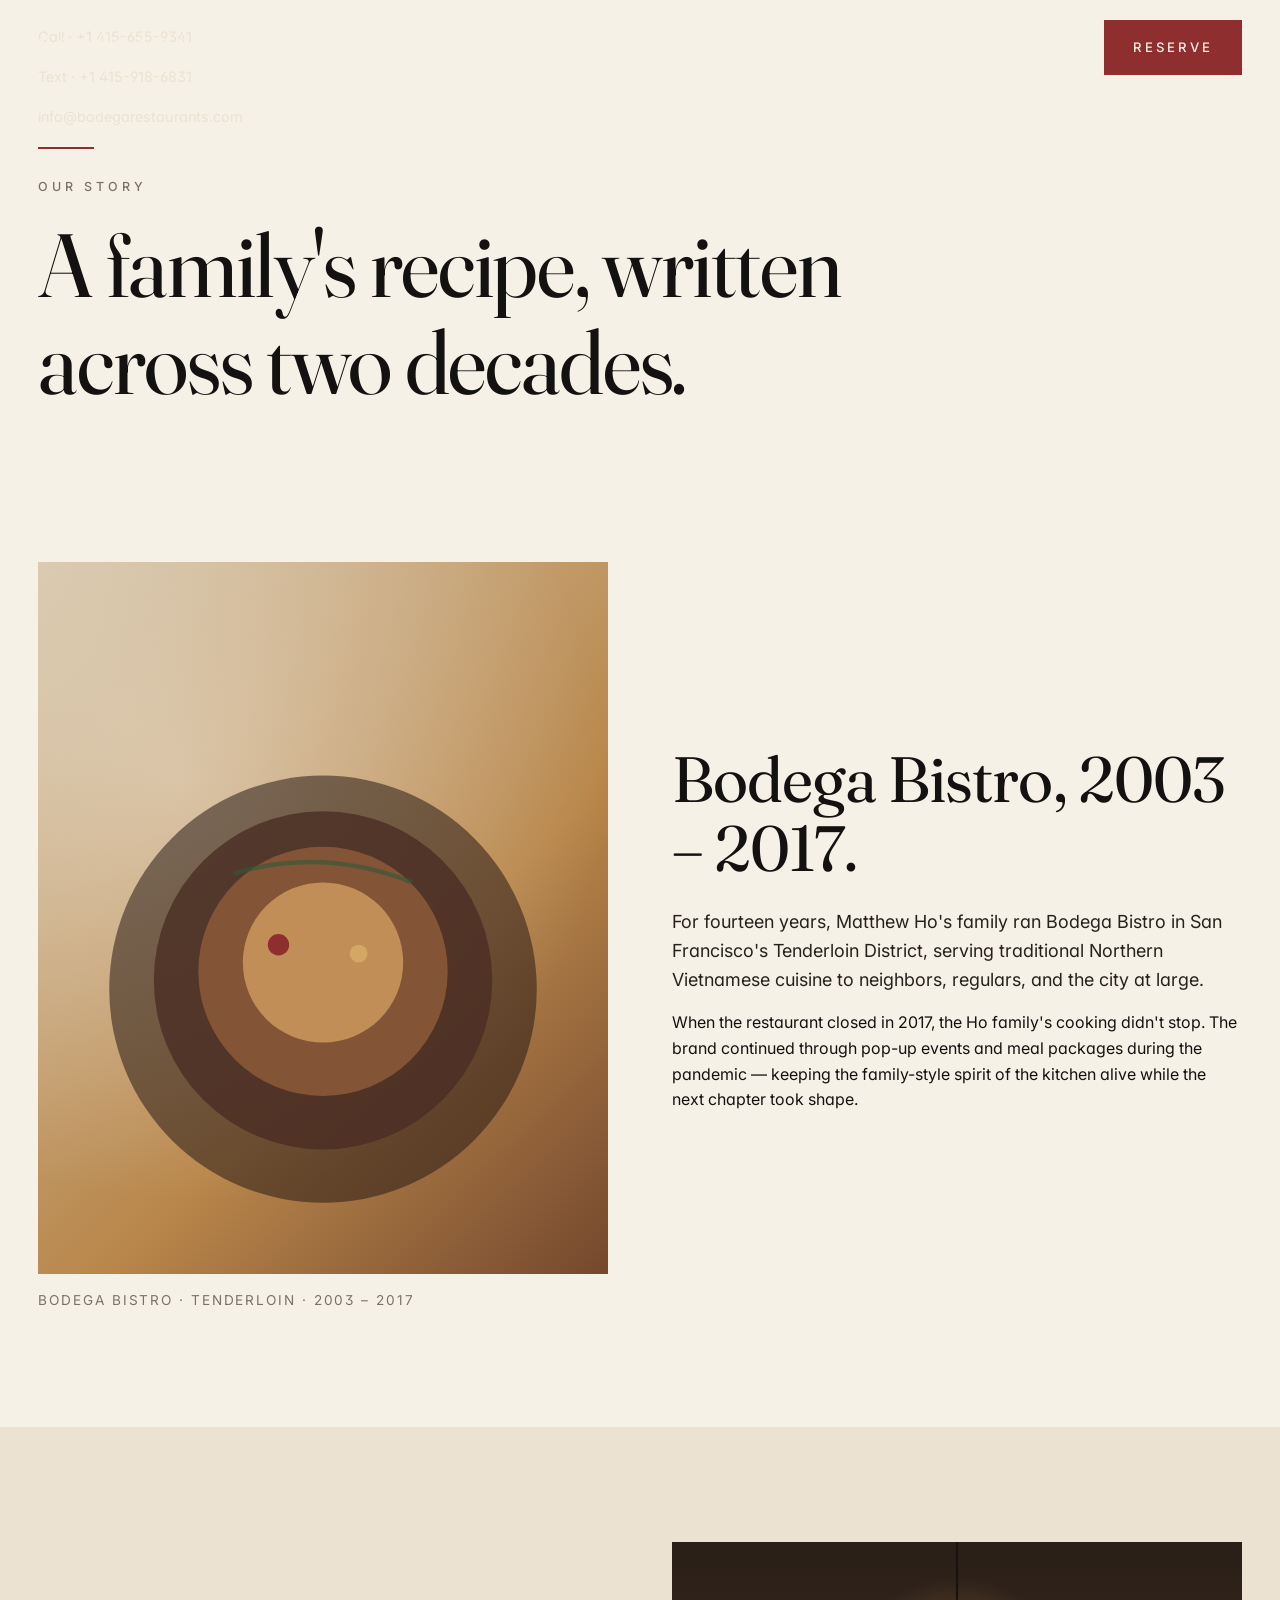
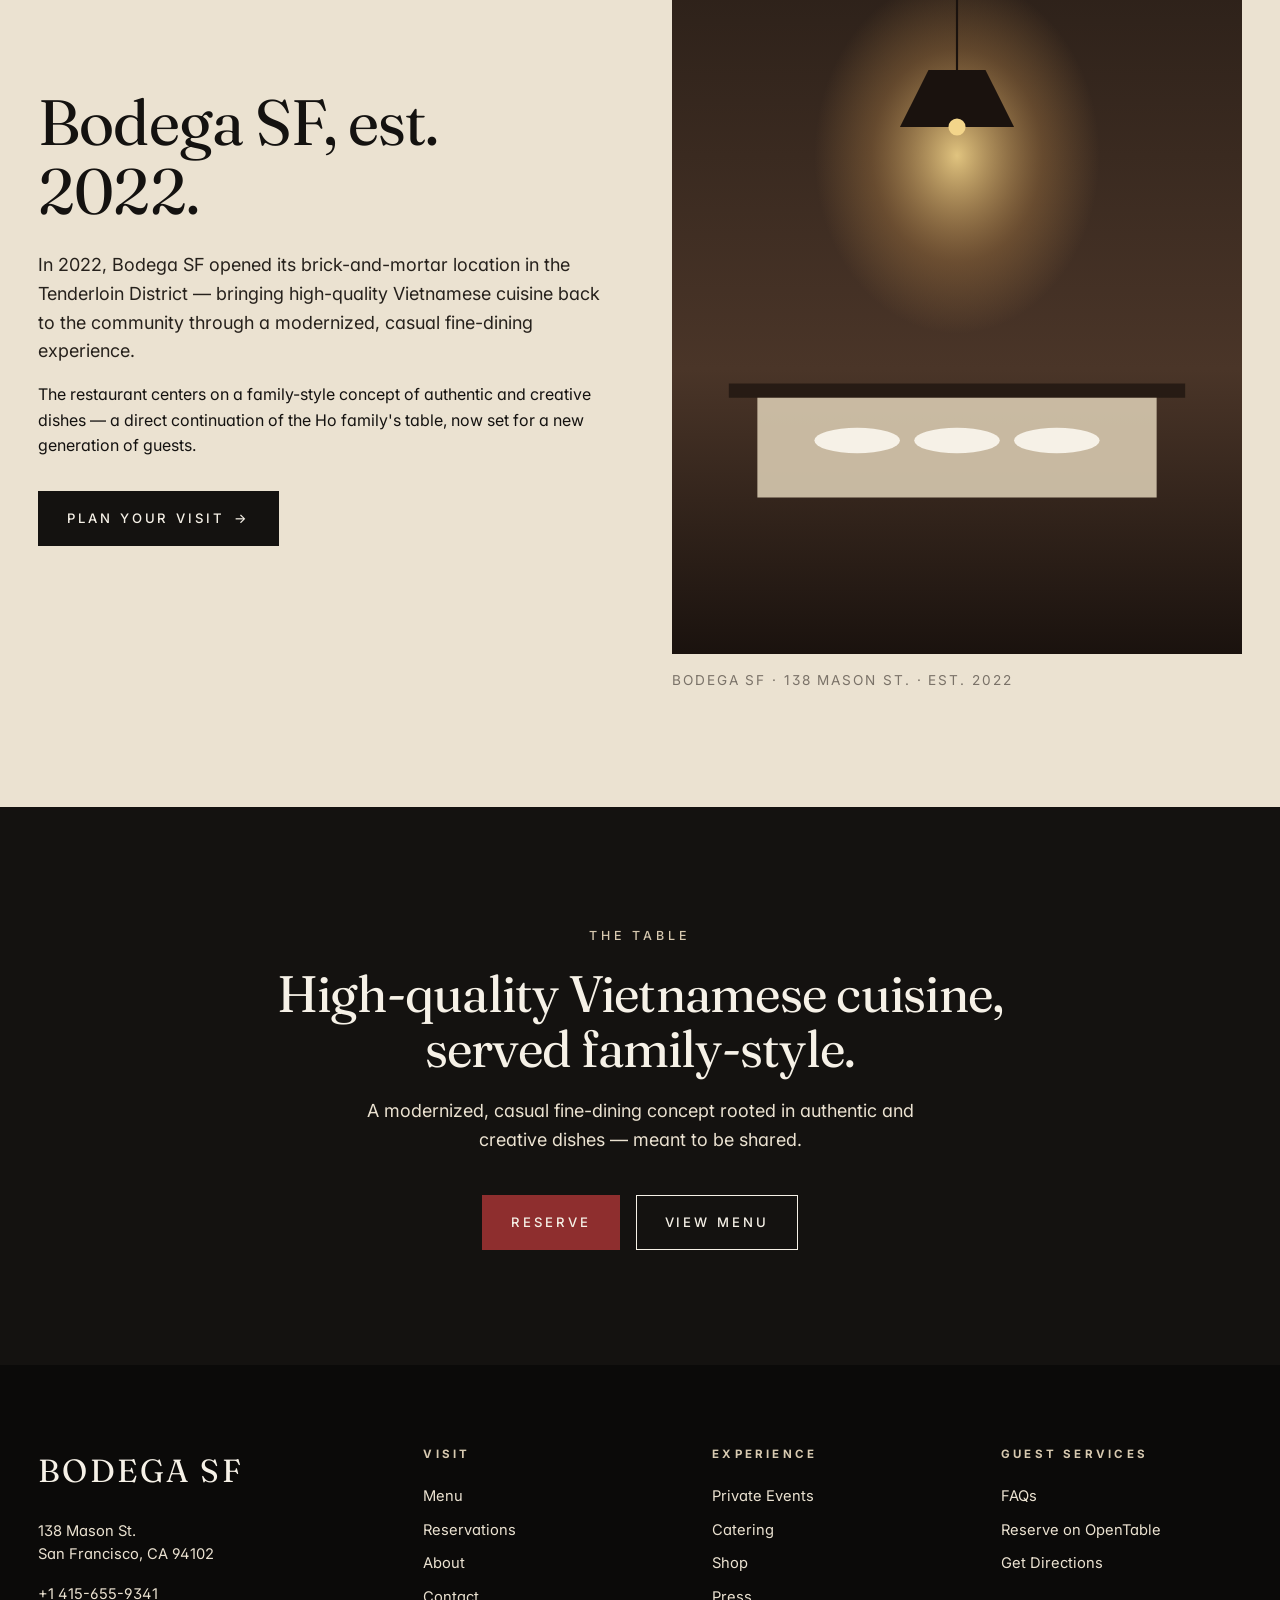
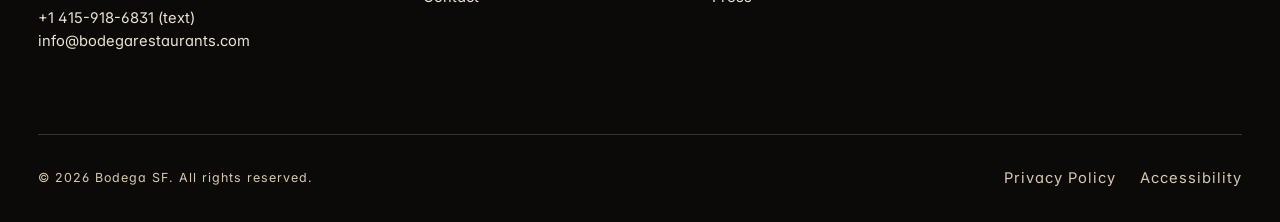
==== about.html @ 585b4e86 "Initial build: Bodega SF premium redesign Multi-page static site redesigning bodegarestaurants.com w" ====
<!doctype html>
<html lang="en">
<head>
  <meta charset="utf-8" />
  <meta name="viewport" content="width=device-width,initial-scale=1,viewport-fit=cover" />
  <title>About | Bodega SF</title>
  <meta name="description" content="Bodega SF is the modernized evolution of Matthew Ho's family's restaurant, Bodega Bistro (2003–2017). Established 2022 in the Tenderloin District of San Francisco." />
  <meta name="theme-color" content="#141210" />
  <link rel="preconnect" href="https://fonts.googleapis.com">
  <link rel="preconnect" href="https://fonts.gstatic.com" crossorigin>
  <link rel="stylesheet" href="https://fonts.googleapis.com/css2?family=Fraunces:ital,opsz,wght@0,9..144,300;0,9..144,400;0,9..144,500;0,9..144,600;1,9..144,400&family=Inter:wght@300;400;500;600&display=swap" />
  <link rel="stylesheet" href="css/styles.css" />
</head>
<body>

  <header class="nav scrolled" role="banner">
    <a href="index.html" class="brand">BODEGA SF</a>
    <nav aria-label="Primary"><ul class="primary">
      <li><a href="menu.html">Menu</a></li>
      <li><a href="about.html" aria-current="page">About</a></li>
      <li><a href="reservations.html">Reservations</a></li>
      <li><a href="private-events.html">Private Events</a></li>
      <li><a href="catering.html">Catering</a></li>
      <li><a href="faq.html">FAQ</a></li>
      <li><a href="shop.html">Shop</a></li>
    </ul></nav>
    <div class="cta-wrap">
      <a class="btn accent inline-reserve" href="https://www.opentable.com/r/bodega-sf-san-francisco" target="_blank" rel="noopener">Reserve</a>
      <button class="burger" aria-label="Open menu" aria-expanded="false"><span></span></button>
    </div>
  </header>

  <aside class="drawer" aria-hidden="true">
    <ul>
      <li><a href="menu.html">Menu</a></li>
      <li><a href="about.html">About</a></li>
      <li><a href="reservations.html">Reservations</a></li>
      <li><a href="private-events.html">Private Events</a></li>
      <li><a href="catering.html">Catering</a></li>
      <li><a href="faq.html">FAQ</a></li>
      <li><a href="shop.html">Shop</a></li>
      <li><a href="press.html">Press</a></li>
      <li><a href="contact.html">Contact</a></li>
    </ul>
    <div class="meta">
      <a href="tel:+14156559341">Call · +1 415-655-9341</a>
      <a href="sms:+14159186831">Text · +1 415-918-6831</a>
      <a href="mailto:info@bodegarestaurants.com">info@bodegarestaurants.com</a>
    </div>
  </aside>

  <section class="section" style="padding-top: calc(var(--sect) + 2rem); background: var(--paper);">
    <div class="container">
      <div class="reveal" style="max-width: 820px;">
        <div class="accent-rule"></div>
        <span class="eyebrow">Our Story</span>
        <h1 style="font-size: clamp(2.75rem, 7vw, 6rem);">A family's recipe, written across two decades.</h1>
      </div>
    </div>
  </section>

  <section class="section" style="padding-top: 0;">
    <div class="container split">
      <figure class="reveal" style="margin:0;">
        <div style="aspect-ratio: 4/5; background: var(--cream) url('images/warm-tile.svg') center/cover no-repeat;"></div>
        <figcaption class="muted" style="margin-top: 1rem; font-size: .85rem; letter-spacing: .14em; text-transform: uppercase;">Bodega Bistro · Tenderloin · 2003 – 2017</figcaption>
      </figure>
      <div class="reveal">
        <h2>Bodega Bistro, 2003 – 2017.</h2>
        <p class="lede">For fourteen years, Matthew Ho's family ran Bodega Bistro in San Francisco's Tenderloin District, serving traditional Northern Vietnamese cuisine to neighbors, regulars, and the city at large.</p>
        <p>When the restaurant closed in 2017, the Ho family's cooking didn't stop. The brand continued through pop-up events and meal packages during the pandemic — keeping the family-style spirit of the kitchen alive while the next chapter took shape.</p>
      </div>
    </div>
  </section>

  <section class="section" style="background: var(--cream); padding-top: 0; padding-bottom: 0;">
    <div class="container" style="padding-block: var(--sect);">
      <div class="split">
        <div class="reveal">
          <h2>Bodega SF, est. 2022.</h2>
          <p class="lede">In 2022, Bodega SF opened its brick-and-mortar location in the Tenderloin District — bringing high-quality Vietnamese cuisine back to the community through a modernized, casual fine-dining experience.</p>
          <p>The restaurant centers on a family-style concept of authentic and creative dishes — a direct continuation of the Ho family's table, now set for a new generation of guests.</p>
          <a class="btn" href="reservations.html" style="margin-top: 1rem;">Plan Your Visit <span class="arrow">→</span></a>
        </div>
        <figure class="reveal" style="margin:0;">
          <div style="aspect-ratio: 4/5; background: var(--sand) url('images/interior.svg') center/cover no-repeat;"></div>
          <figcaption class="muted" style="margin-top: 1rem; font-size: .85rem; letter-spacing: .14em; text-transform: uppercase;">Bodega SF · 138 Mason St. · Est. 2022</figcaption>
        </figure>
      </div>
    </div>
  </section>

  <section class="section" style="background: var(--ink); color: var(--paper); text-align: center;">
    <div class="container">
      <div class="reveal" style="max-width: 820px; margin-inline: auto;">
        <span class="eyebrow" style="color: var(--sand);">The Table</span>
        <h2 style="color: var(--paper); font-size: clamp(2rem, 4vw, 3.5rem);">High-quality Vietnamese cuisine, served family-style.</h2>
        <p class="lede" style="color: var(--cream); margin-inline: auto;">A modernized, casual fine-dining concept rooted in authentic and creative dishes — meant to be shared.</p>
        <div style="display:flex; gap: 1rem; justify-content: center; margin-top: 2.5rem; flex-wrap: wrap;">
          <a class="btn accent" href="https://www.opentable.com/r/bodega-sf-san-francisco" target="_blank" rel="noopener">Reserve</a>
          <a class="btn ghost light" href="menu.html">View Menu</a>
        </div>
      </div>
    </div>
  </section>

  <footer>
    <div class="container">
      <div class="footer-grid">
        <div>
          <div class="brandline">BODEGA SF</div>
          <p>138 Mason St.<br>San Francisco, CA 94102</p>
          <p><a href="tel:+14156559341">+1 415-655-9341</a><br>
             <a href="sms:+14159186831">+1 415-918-6831 (text)</a><br>
             <a href="mailto:info@bodegarestaurants.com">info@bodegarestaurants.com</a></p>
        </div>
        <div><h5>Visit</h5><ul>
          <li><a href="menu.html">Menu</a></li>
          <li><a href="reservations.html">Reservations</a></li>
          <li><a href="about.html">About</a></li>
          <li><a href="contact.html">Contact</a></li>
        </ul></div>
        <div><h5>Experience</h5><ul>
          <li><a href="private-events.html">Private Events</a></li>
          <li><a href="catering.html">Catering</a></li>
          <li><a href="shop.html">Shop</a></li>
          <li><a href="press.html">Press</a></li>
        </ul></div>
        <div><h5>Guest Services</h5><ul>
          <li><a href="faq.html">FAQs</a></li>
          <li><a href="https://www.opentable.com/r/bodega-sf-san-francisco" target="_blank" rel="noopener">Reserve on OpenTable</a></li>
          <li><a href="https://www.google.com/maps/dir/?api=1&destination=138+Mason+St,San+Francisco,CA+94102" target="_blank" rel="noopener">Get Directions</a></li>
        </ul></div>
      </div>
      <div class="footer-base">
        <span>© <span data-year>2026</span> Bodega SF. All rights reserved.</span>
        <span><a href="#">Privacy Policy</a><a href="#">Accessibility</a></span>
      </div>
    </div>
  </footer>

  <nav class="mobile-sticky" aria-label="Mobile actions">
    <a href="https://www.opentable.com/r/bodega-sf-san-francisco" target="_blank" rel="noopener">Reserve</a>
    <a href="menu.html">Menu</a>
  </nav>

  <script src="js/main.js" defer></script>
</body>
</html>
---- css/styles.css ----
/* =========================================================
   Bodega SF — Premium Redesign
   Palette: ink, paper, cream, burgundy accent, muted gold
   Typography: Fraunces (serif editorial) + Inter (sans)
   ========================================================= */

:root {
  --ink:        #141210;
  --ink-soft:   #26211c;
  --paper:      #F6F1E7;
  --cream:      #EBE2D1;
  --sand:       #D7C9B0;
  --accent:     #8E2E2E;
  --accent-dk:  #6E1E1E;
  --gold:       #B88C4A;
  --muted:      #7a7268;
  --line:       rgba(20, 18, 16, 0.14);
  --line-light: rgba(246, 241, 231, 0.18);

  --serif: "Fraunces", "Playfair Display", Georgia, serif;
  --sans:  "Inter", "Helvetica Neue", Arial, sans-serif;

  --max:   1360px;
  --gutter: clamp(1.25rem, 3vw, 2.5rem);
  --sect:   clamp(4.5rem, 9vw, 8rem);

  --ease:   cubic-bezier(.22,.61,.36,1);
}

/* ---------- Reset ---------- */
*,*::before,*::after { box-sizing: border-box; }
html { scroll-behavior: smooth; -webkit-text-size-adjust: 100%; }
body {
  margin: 0;
  font-family: var(--sans);
  font-size: 16px;
  line-height: 1.6;
  color: var(--ink);
  background: var(--paper);
  font-feature-settings: "ss01","cv11";
  -webkit-font-smoothing: antialiased;
}
img, svg, video { display: block; max-width: 100%; height: auto; }
a { color: inherit; text-decoration: none; }
button { font: inherit; cursor: pointer; border: 0; background: none; color: inherit; }
input, textarea, select {
  font: inherit; color: inherit; background: transparent;
  border: 1px solid var(--line); padding: .9rem 1rem; width: 100%;
  border-radius: 2px; transition: border-color .25s var(--ease);
}
input:focus, textarea:focus, select:focus {
  outline: 2px solid var(--accent); outline-offset: 2px; border-color: var(--accent);
}
::selection { background: var(--accent); color: var(--paper); }

/* ---------- Typography ---------- */
h1,h2,h3,h4 { font-family: var(--serif); font-weight: 400; color: var(--ink); margin: 0 0 .4em; letter-spacing: -0.015em; line-height: 1.08; }
h1 { font-size: clamp(2.75rem, 7vw, 6.5rem); }
h2 { font-size: clamp(2rem, 5vw, 4rem); }
h3 { font-size: clamp(1.4rem, 2.3vw, 2rem); }
h4 { font-size: 1.125rem; font-family: var(--sans); font-weight: 500; letter-spacing: .14em; text-transform: uppercase; }
p  { margin: 0 0 1rem; max-width: 62ch; }

.eyebrow {
  display: inline-block;
  font-family: var(--sans);
  font-size: .78rem;
  font-weight: 500;
  letter-spacing: .32em;
  text-transform: uppercase;
  color: var(--muted);
  margin-bottom: 1.25rem;
}
.eyebrow.accent { color: var(--accent); }

.lede { font-size: clamp(1.125rem, 1.4vw, 1.3rem); color: var(--ink-soft); max-width: 56ch; }

/* ---------- Layout ---------- */
.container { max-width: var(--max); margin: 0 auto; padding-inline: var(--gutter); }
.section   { padding-block: var(--sect); }
.rule      { height: 1px; background: var(--line); border: 0; margin: 0; }
.split     { display: grid; grid-template-columns: 1fr 1fr; gap: clamp(2rem,5vw,5rem); align-items: center; }
@media (max-width: 820px){ .split { grid-template-columns: 1fr; } }

/* ---------- Buttons ---------- */
.btn {
  display: inline-flex; align-items: center; gap: .6rem;
  padding: 1rem 1.75rem;
  font-family: var(--sans);
  font-size: .82rem;
  font-weight: 500;
  letter-spacing: .22em;
  text-transform: uppercase;
  background: var(--ink); color: var(--paper);
  border: 1px solid var(--ink);
  transition: all .35s var(--ease);
  position: relative; overflow: hidden;
}
.btn:hover { background: var(--accent); border-color: var(--accent); color: var(--paper); transform: translateY(-1px); }
.btn.ghost { background: transparent; color: var(--ink); }
.btn.ghost:hover { background: var(--ink); color: var(--paper); }
.btn.ghost.light { color: var(--paper); border-color: var(--paper); }
.btn.ghost.light:hover { background: var(--paper); color: var(--ink); }
.btn.accent { background: var(--accent); border-color: var(--accent); }
.btn.accent:hover { background: var(--accent-dk); border-color: var(--accent-dk); }
.btn .arrow { display:inline-block; transition: transform .3s var(--ease); }
.btn:hover .arrow { transform: translateX(4px); }

/* ---------- Nav ---------- */
.nav {
  position: fixed; inset: 0 0 auto 0; z-index: 50;
  display: flex; align-items: center; justify-content: space-between;
  padding: 1.25rem var(--gutter);
  transition: background .4s var(--ease), padding .4s var(--ease), color .4s var(--ease);
  color: var(--paper);
}
.nav.scrolled { background: rgba(246,241,231,.96); backdrop-filter: blur(12px); color: var(--ink); padding-block: .9rem; border-bottom: 1px solid var(--line); }
.nav .brand {
  font-family: var(--serif); font-size: 1.35rem; letter-spacing: .14em; text-transform: uppercase;
}
.nav ul { list-style: none; display: flex; gap: 2rem; margin: 0; padding: 0; }
.nav li a {
  font-size: .78rem; letter-spacing: .22em; text-transform: uppercase; position: relative;
  padding-block: .25rem;
}
.nav li a::after {
  content:""; position:absolute; left:0; right:0; bottom:-4px; height:1px; background: currentColor;
  transform: scaleX(0); transform-origin: left; transition: transform .35s var(--ease);
}
.nav li a:hover::after, .nav li a[aria-current="page"]::after { transform: scaleX(1); }
.nav .cta-wrap { display: flex; align-items: center; gap: 1rem; }
.nav .burger { display: none; width: 44px; height: 44px; align-items: center; justify-content: center; }
.nav .burger span { display:block; width: 22px; height: 1.5px; background: currentColor; position: relative; }
.nav .burger span::before, .nav .burger span::after {
  content:""; position:absolute; left:0; width:22px; height:1.5px; background: currentColor;
  transition: transform .3s var(--ease);
}
.nav .burger span::before { top:-6px; }
.nav .burger span::after  { top: 6px; }
body.menu-open .nav .burger span { background: transparent; }
body.menu-open .nav .burger span::before { transform: translateY(6px) rotate(45deg); }
body.menu-open .nav .burger span::after  { transform: translateY(-6px) rotate(-45deg); }

@media (max-width: 1024px) {
  .nav ul.primary { display: none; }
  .nav .burger { display: inline-flex; }
  .nav .cta-wrap .btn.inline-reserve { display: none; }
}

/* Mobile drawer */
.drawer {
  position: fixed; inset: 0; z-index: 45; background: var(--ink); color: var(--paper);
  transform: translateY(-100%); transition: transform .5s var(--ease);
  display: flex; flex-direction: column; justify-content: center; padding: 6rem var(--gutter) 3rem;
}
body.menu-open .drawer { transform: translateY(0); }
.drawer ul { list-style: none; padding: 0; margin: 0; display: grid; gap: 1.25rem; }
.drawer li a { font-family: var(--serif); font-size: clamp(2rem, 7vw, 3.5rem); letter-spacing: -.01em; }
.drawer .meta { margin-top: 2.5rem; display: grid; gap: .5rem; font-size: .9rem; color: var(--cream); }
.drawer .meta a { border-bottom: 1px solid var(--line-light); padding-block: .25rem; display:inline-block; }

/* Mobile sticky bottom CTA */
.mobile-sticky {
  display: none;
  position: fixed; left: 0; right: 0; bottom: 0; z-index: 40;
  background: var(--ink); color: var(--paper);
  grid-template-columns: 1fr 1fr; align-items: stretch;
  border-top: 1px solid var(--ink);
}
.mobile-sticky a {
  padding: 1rem; text-align: center; font-size: .78rem; letter-spacing: .22em; text-transform: uppercase;
}
.mobile-sticky a:first-child { background: var(--accent); }
@media (max-width: 720px){ .mobile-sticky { display: grid; } body { padding-bottom: 56px; } }

/* ---------- Hero ---------- */
.hero {
  position: relative; min-height: 100vh;
  display: flex; align-items: flex-end;
  color: var(--paper);
  overflow: hidden;
}
.hero .bg {
  position: absolute; inset: 0;
  background-image: linear-gradient(180deg, rgba(20,18,16,.25) 0%, rgba(20,18,16,.65) 70%, rgba(20,18,16,.85) 100%),
                    url('../images/hero.svg');
  background-size: cover; background-position: center; background-repeat: no-repeat;
  transform: scale(1.03);
  animation: slow-zoom 16s ease-out forwards;
}
@keyframes slow-zoom { from { transform: scale(1.08);} to { transform: scale(1.0);} }
.hero .content { position: relative; z-index: 2; padding-block: 10rem 5rem; width: 100%; }
.hero h1 {
  font-size: clamp(3rem, 10vw, 8.5rem);
  color: var(--paper);
  line-height: .95;
}
.hero h1 em { font-style: italic; color: var(--cream); }
.hero .meta {
  display: grid; grid-template-columns: repeat(3, auto);
  gap: 2.5rem 3rem; margin-top: 2.25rem; align-items: start;
  padding-top: 1.75rem; border-top: 1px solid var(--line-light);
  max-width: 1000px;
}
.hero .meta div { min-width: 0; }
.hero .meta .label { font-size: .72rem; letter-spacing: .28em; text-transform: uppercase; color: var(--sand); margin-bottom: .5rem;}
.hero .meta .value { font-family: var(--serif); font-size: clamp(1.05rem, 1.4vw, 1.35rem); line-height: 1.35; }
.hero .ctas { display: flex; flex-wrap: wrap; gap: 1rem; margin-top: 2.5rem; }
@media (max-width: 720px){
  .hero .meta { grid-template-columns: 1fr; gap: 1.25rem; }
}

/* Hero scroll hint */
.scroll-hint { position:absolute; right: var(--gutter); bottom: 2.5rem; writing-mode: vertical-rl; font-size:.7rem; letter-spacing:.3em; text-transform:uppercase; color: var(--sand); z-index:2;}
.scroll-hint::after { content:""; display:block; width: 1px; height: 60px; background: var(--sand); margin: .75rem auto 0; animation: scroll-line 2.2s var(--ease) infinite; }
@keyframes scroll-line { 0%{transform:scaleY(0); transform-origin:top;} 50%{transform:scaleY(1); transform-origin:top;} 51%{transform:scaleY(1); transform-origin:bottom;} 100%{transform:scaleY(0); transform-origin:bottom;} }

/* ---------- Quick Actions Bar ---------- */
.quick-bar {
  background: var(--ink); color: var(--paper);
  border-top: 1px solid var(--line-light);
}
.quick-bar .inner {
  display: grid; grid-template-columns: repeat(5, 1fr);
  max-width: var(--max); margin: 0 auto;
}
.quick-bar a {
  padding: 1.5rem 1rem; text-align: center;
  font-size: .78rem; letter-spacing: .22em; text-transform: uppercase;
  border-right: 1px solid var(--line-light);
  display: inline-flex; align-items: center; justify-content: center; gap: .6rem;
  transition: background .3s var(--ease), color .3s var(--ease);
}
.quick-bar a:last-child { border-right: 0; }
.quick-bar a:hover { background: var(--accent); }
.quick-bar svg { width: 16px; height: 16px; stroke: currentColor; }
@media (max-width: 820px){ .quick-bar .inner { grid-template-columns: repeat(2, 1fr); }
  .quick-bar a { border-bottom: 1px solid var(--line-light); }
  .quick-bar a:nth-child(odd) { border-right: 1px solid var(--line-light); }
}

/* ---------- Story / About ---------- */
.story { background: var(--paper); position: relative; }
.story .heading { font-size: clamp(2.5rem, 6vw, 5rem); max-width: 14ch; }
.story .caption { font-size: .82rem; letter-spacing: .22em; text-transform: uppercase; color: var(--muted); }
.story .frame {
  aspect-ratio: 4/5; background: var(--cream);
  background-image: url('../images/warm-tile.svg'); background-size: cover; background-position: center;
  position: relative;
}
.story .frame::after {
  content:""; position:absolute; inset: 1rem; border: 1px solid var(--paper); mix-blend-mode: overlay;
}
.timeline {
  display: grid; grid-template-columns: 1fr 1fr; gap: 2rem 3rem;
  margin-top: 3rem; padding-top: 2rem; border-top: 1px solid var(--line);
}
.timeline .year { font-family: var(--serif); font-size: 2.5rem; color: var(--accent); }
.timeline p { font-size: .95rem; color: var(--ink-soft); max-width: 32ch; }
@media (max-width: 640px){ .timeline { grid-template-columns: 1fr; } }

/* ---------- Menu Tabs ---------- */
.menu-section { background: var(--cream); color: var(--ink); }
.menu-head { display: flex; align-items: flex-end; justify-content: space-between; flex-wrap: wrap; gap: 2rem; margin-bottom: 3rem;}
.tabs { display: flex; flex-wrap: wrap; gap: .5rem; border-bottom: 1px solid var(--line); }
.tabs button {
  padding: 1rem 1.5rem; font-size: .78rem; letter-spacing: .22em; text-transform: uppercase;
  color: var(--muted); position: relative; transition: color .3s var(--ease);
}
.tabs button::after {
  content:""; position:absolute; left: 1.5rem; right: 1.5rem; bottom: -1px; height: 2px;
  background: var(--accent); transform: scaleX(0); transform-origin: left; transition: transform .35s var(--ease);
}
.tabs button[aria-selected="true"] { color: var(--ink); }
.tabs button[aria-selected="true"]::after { transform: scaleX(1); }
.tabs button:hover { color: var(--ink); }

.tab-panel { display: none; padding-top: 3rem; }
.tab-panel[aria-hidden="false"] { display: block; animation: fade-up .5s var(--ease); }
@keyframes fade-up { from { opacity: 0; transform: translateY(12px);} to { opacity: 1; transform: none;} }

.menu-note {
  padding: 2rem; background: var(--paper); border: 1px solid var(--line);
  text-align: center; max-width: 760px; margin: 0 auto 3rem;
}
.menu-note p { margin: 0 auto; }

/* Menu listing (sample structure, no items hardcoded) */
.menu-grid { display: grid; grid-template-columns: 1fr 1fr; gap: 3rem 5rem; }
@media (max-width: 820px){ .menu-grid { grid-template-columns: 1fr; } }
.menu-col h3 { border-bottom: 1px solid var(--line); padding-bottom: .5rem; margin-bottom: 1.5rem; }
.menu-source {
  margin-top: 3rem; padding: 2.5rem; border: 1px solid var(--line); background: var(--paper); text-align: center;
}
.menu-source p { margin: 0 auto 1.5rem; }

/* ---------- Experience strip ---------- */
.strip { background: var(--ink); color: var(--paper); overflow: hidden; }
.strip .marquee {
  display: flex; gap: 4rem; padding-block: 2.25rem; font-family: var(--serif);
  font-size: clamp(1.5rem, 2.8vw, 2.25rem); letter-spacing: .02em;
  white-space: nowrap; animation: marq 32s linear infinite;
}
.strip .marquee span { display:inline-flex; align-items:center; gap: 2rem; color: var(--cream); }
.strip .marquee span::after { content:"◆"; color: var(--accent); font-size: .9rem; }
@keyframes marq { from { transform: translateX(0);} to { transform: translateX(-50%);} }

/* ---------- Gallery / Imagery ---------- */
.gallery { display: grid; grid-template-columns: repeat(12, 1fr); gap: 1.25rem; }
.gallery .tile { position: relative; overflow: hidden; background: var(--cream);}
.gallery .tile img { width: 100%; height: 100%; object-fit: cover; transition: transform 1.2s var(--ease); }
.gallery .tile:hover img { transform: scale(1.04); }
.tile.g1 { grid-column: span 7; aspect-ratio: 4/3; }
.tile.g2 { grid-column: span 5; aspect-ratio: 4/3; }
.tile.g3 { grid-column: span 4; aspect-ratio: 1/1; }
.tile.g4 { grid-column: span 4; aspect-ratio: 1/1; }
.tile.g5 { grid-column: span 4; aspect-ratio: 1/1; }
@media (max-width: 820px){
  .tile.g1, .tile.g2 { grid-column: span 12; aspect-ratio: 4/3; }
  .tile.g3, .tile.g4, .tile.g5 { grid-column: span 12; }
}

/* ---------- Press ---------- */
.press-section { background: var(--paper); }
.press-grid { display: grid; grid-template-columns: repeat(3, 1fr); gap: 1.5rem; margin-top: 3rem;}
.press-card {
  border: 1px solid var(--line); padding: 2rem; background: var(--paper);
  transition: all .4s var(--ease);
  display: flex; flex-direction: column; min-height: 220px;
}
.press-card:hover { background: var(--ink); color: var(--paper); border-color: var(--ink); transform: translateY(-4px); }
.press-card .pub { font-size: .72rem; letter-spacing: .28em; text-transform: uppercase; color: var(--muted); }
.press-card:hover .pub { color: var(--sand); }
.press-card h3 { font-size: 1.3rem; margin-top: .75rem; }
.press-card .read { margin-top: auto; font-size: .78rem; letter-spacing: .22em; text-transform: uppercase; padding-top: 1.5rem; }
@media (max-width: 820px){ .press-grid { grid-template-columns: 1fr; } }

/* ---------- FAQ Accordion ---------- */
.faq-list { max-width: 920px; margin: 0 auto; border-top: 1px solid var(--line); }
.faq-item { border-bottom: 1px solid var(--line); }
.faq-q {
  width: 100%; text-align: left; padding: 1.75rem 0; display:flex; justify-content: space-between; align-items: center; gap: 2rem;
  font-family: var(--serif); font-size: clamp(1.1rem, 1.4vw, 1.35rem); color: var(--ink);
}
.faq-q .plus { position: relative; width: 20px; height: 20px; flex-shrink: 0; }
.faq-q .plus::before, .faq-q .plus::after {
  content:""; position:absolute; left:0; top: 9.25px; width:20px; height:1.5px; background: var(--ink);
  transition: transform .35s var(--ease);
}
.faq-q .plus::after { transform: rotate(90deg); }
.faq-item[open] .faq-q .plus::after { transform: rotate(0); }
.faq-a { max-height: 0; overflow: hidden; transition: max-height .5s var(--ease); }
.faq-item[open] .faq-a { max-height: 1200px; }
.faq-a-inner { padding: 0 0 1.75rem; color: var(--ink-soft); font-size: 1rem; max-width: 72ch; }
.faq-a-inner ul { padding-left: 1.1rem; }
.faq-a-inner strong { color: var(--ink); }

/* ---------- Reservation Blocks ---------- */
.reservations-hero { background: var(--ink); color: var(--paper); padding-block: calc(var(--sect) + 3rem) var(--sect); }
.reservations-hero h1 { color: var(--paper); max-width: 14ch; }
.reservations-hero .lede { color: var(--cream); }
.reservations-hero .hours-grid { display: grid; grid-template-columns: repeat(2, 1fr); gap: 2rem 3rem; margin-top: 3rem; padding-top: 2rem; border-top: 1px solid var(--line-light); max-width: 760px; }
.reservations-hero .label { font-size: .72rem; letter-spacing: .28em; text-transform: uppercase; color: var(--sand); margin-bottom: .4rem; }
.reservations-hero .value { font-family: var(--serif); font-size: 1.2rem; }
@media (max-width: 640px){ .reservations-hero .hours-grid { grid-template-columns: 1fr; } }

.policy-grid { display: grid; grid-template-columns: repeat(3, 1fr); gap: 1.5rem; margin-top: 3rem; }
.policy-card {
  border: 1px solid var(--line); padding: 2rem;
  background: var(--paper);
}
.policy-card h4 { color: var(--accent); letter-spacing: .18em; font-size: .78rem; margin-bottom: 1rem;}
.policy-card p { font-size: .95rem; margin: 0; color: var(--ink-soft); }
@media (max-width: 820px){ .policy-grid { grid-template-columns: 1fr; } }

/* ---------- Private Events / Catering / Shop ---------- */
.pevents { background: var(--paper); }
.pevents .img { aspect-ratio: 5/6; background-image: url('../images/interior.svg'); background-size: cover; background-position: center; }
.features { display: grid; gap: 1rem; margin: 2rem 0; }
.features li { list-style: none; padding: 1rem 0; border-bottom: 1px solid var(--line); display: flex; justify-content: space-between; align-items: center; gap: 2rem;}
.features li:first-child { border-top: 1px solid var(--line); }
.features .num { font-family: var(--serif); color: var(--accent); font-size: 1.5rem; }

.form-grid { display: grid; grid-template-columns: 1fr 1fr; gap: 1rem; margin-top: 2rem; }
.form-grid .full { grid-column: 1 / -1; }
.form-grid label { display: block; font-size: .72rem; letter-spacing: .22em; text-transform: uppercase; color: var(--muted); margin-bottom: .4rem; }
.form-grid textarea { min-height: 140px; resize: vertical; }
@media (max-width: 640px){ .form-grid { grid-template-columns: 1fr; } }

.shop-card {
  display: grid; grid-template-columns: 1fr 1fr; gap: 0; border: 1px solid var(--line);
  background: var(--paper);
}
.shop-card .img { aspect-ratio: 1/1; background: var(--cream) url('../images/warm-tile.svg') center/cover no-repeat; }
.shop-card .body { padding: clamp(2rem, 4vw, 3.5rem); display: flex; flex-direction: column; justify-content: center; }
.shop-card .price { font-family: var(--serif); font-size: 2rem; color: var(--accent); margin: 1rem 0 2rem; }
@media (max-width: 820px){ .shop-card { grid-template-columns: 1fr; } }

/* ---------- Contact ---------- */
.contact { background: var(--ink); color: var(--paper); }
.contact h2 { color: var(--paper); }
.contact .lede { color: var(--cream); }
.contact-grid { display: grid; grid-template-columns: 1.1fr 1fr; gap: 4rem; margin-top: 3rem; align-items: start;}
.contact .info { display: grid; gap: 1.5rem; }
.contact .info .label { font-size: .72rem; letter-spacing: .28em; text-transform: uppercase; color: var(--sand); }
.contact .info .value { font-family: var(--serif); font-size: 1.35rem; }
.contact .ctas { display: grid; grid-template-columns: repeat(2, 1fr); gap: 1rem; margin-top: 2rem; }
.contact .ctas a {
  padding: 1.1rem 1rem; text-align: center;
  border: 1px solid var(--paper); font-size: .78rem; letter-spacing: .22em; text-transform: uppercase;
  transition: all .3s var(--ease);
}
.contact .ctas a:hover { background: var(--paper); color: var(--ink); }
.map-card {
  position: relative; display: block; aspect-ratio: 4/5; width: 100%;
  overflow: hidden; border: 1px solid var(--line-light);
  transition: transform .5s var(--ease);
}
.map-card img { width: 100%; height: 100%; object-fit: cover; transition: transform 1.2s var(--ease); }
.map-card:hover img { transform: scale(1.03); }
.map-label {
  position: absolute; left: 1.25rem; bottom: 1.25rem;
  background: var(--accent); color: var(--paper);
  padding: .9rem 1.25rem; font-size: .75rem; letter-spacing: .22em; text-transform: uppercase;
  display: inline-flex; align-items: center; gap: .5rem;
  transition: background .3s var(--ease);
}
.map-card:hover .map-label { background: var(--ink); }
@media (max-width: 820px){ .contact-grid { grid-template-columns: 1fr; } }

/* ---------- Footer ---------- */
footer {
  background: #0b0a09; color: var(--cream); padding: 5rem 0 2rem;
}
.footer-grid {
  display: grid; grid-template-columns: 1.4fr 1fr 1fr 1fr; gap: 3rem;
}
footer .brandline { font-family: var(--serif); font-size: 2rem; letter-spacing: .08em; color: var(--paper); margin-bottom: 1.5rem; }
footer p, footer a { color: var(--cream); font-size: .92rem; }
footer a:hover { color: var(--paper); }
footer h5 { font-family: var(--sans); font-size: .72rem; letter-spacing: .28em; text-transform: uppercase; color: var(--sand); margin: 0 0 1.25rem; }
footer ul { list-style: none; padding: 0; margin: 0; display: grid; gap: .5rem; }
.footer-base {
  display: flex; justify-content: space-between; align-items: center; flex-wrap: wrap;
  gap: 1rem; margin-top: 4rem; padding-top: 2rem; border-top: 1px solid var(--line-light);
  font-size: .78rem; color: var(--sand); letter-spacing: .08em;
}
.footer-base a { color: var(--sand); margin-left: 1.5rem; }
@media (max-width: 820px){ .footer-grid { grid-template-columns: 1fr 1fr; } }
@media (max-width: 540px){ .footer-grid { grid-template-columns: 1fr; } }

/* ---------- Reveal / scroll animations ---------- */
.reveal { opacity: 0; transform: translateY(24px); transition: opacity 1s var(--ease), transform 1s var(--ease);}
.reveal.visible { opacity: 1; transform: none; }

/* ---------- Utility ---------- */
.sr-only { position:absolute; width:1px; height:1px; padding:0; margin:-1px; overflow:hidden; clip:rect(0,0,0,0); border:0; }
.text-center { text-align: center; }
.muted { color: var(--muted); }
.spacer-sm { height: 1.5rem; }
.spacer   { height: 3rem; }
.accent-rule { width: 56px; height: 2px; background: var(--accent); margin: 0 0 1.5rem; }
.text-center .accent-rule { margin-inline: auto; }

/* Focus visibility */
a:focus-visible, button:focus-visible { outline: 2px solid var(--accent); outline-offset: 3px; }
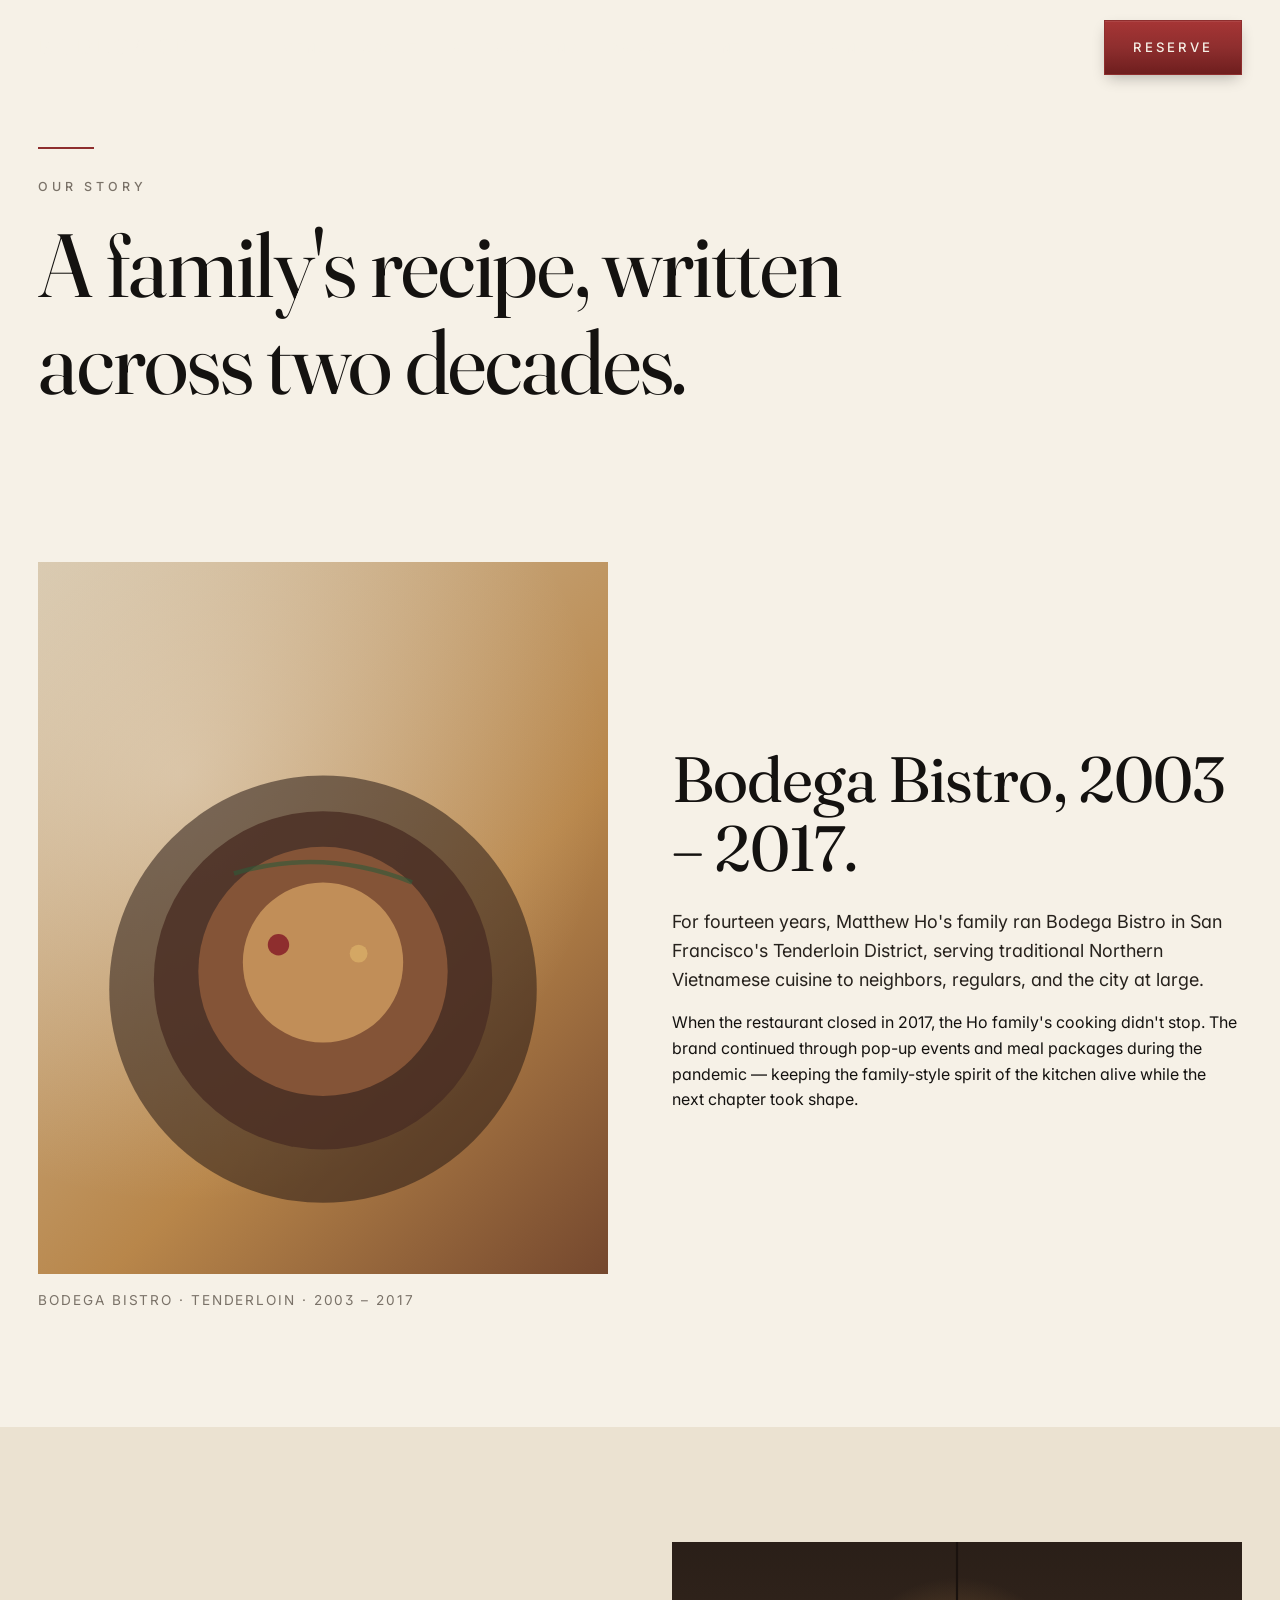
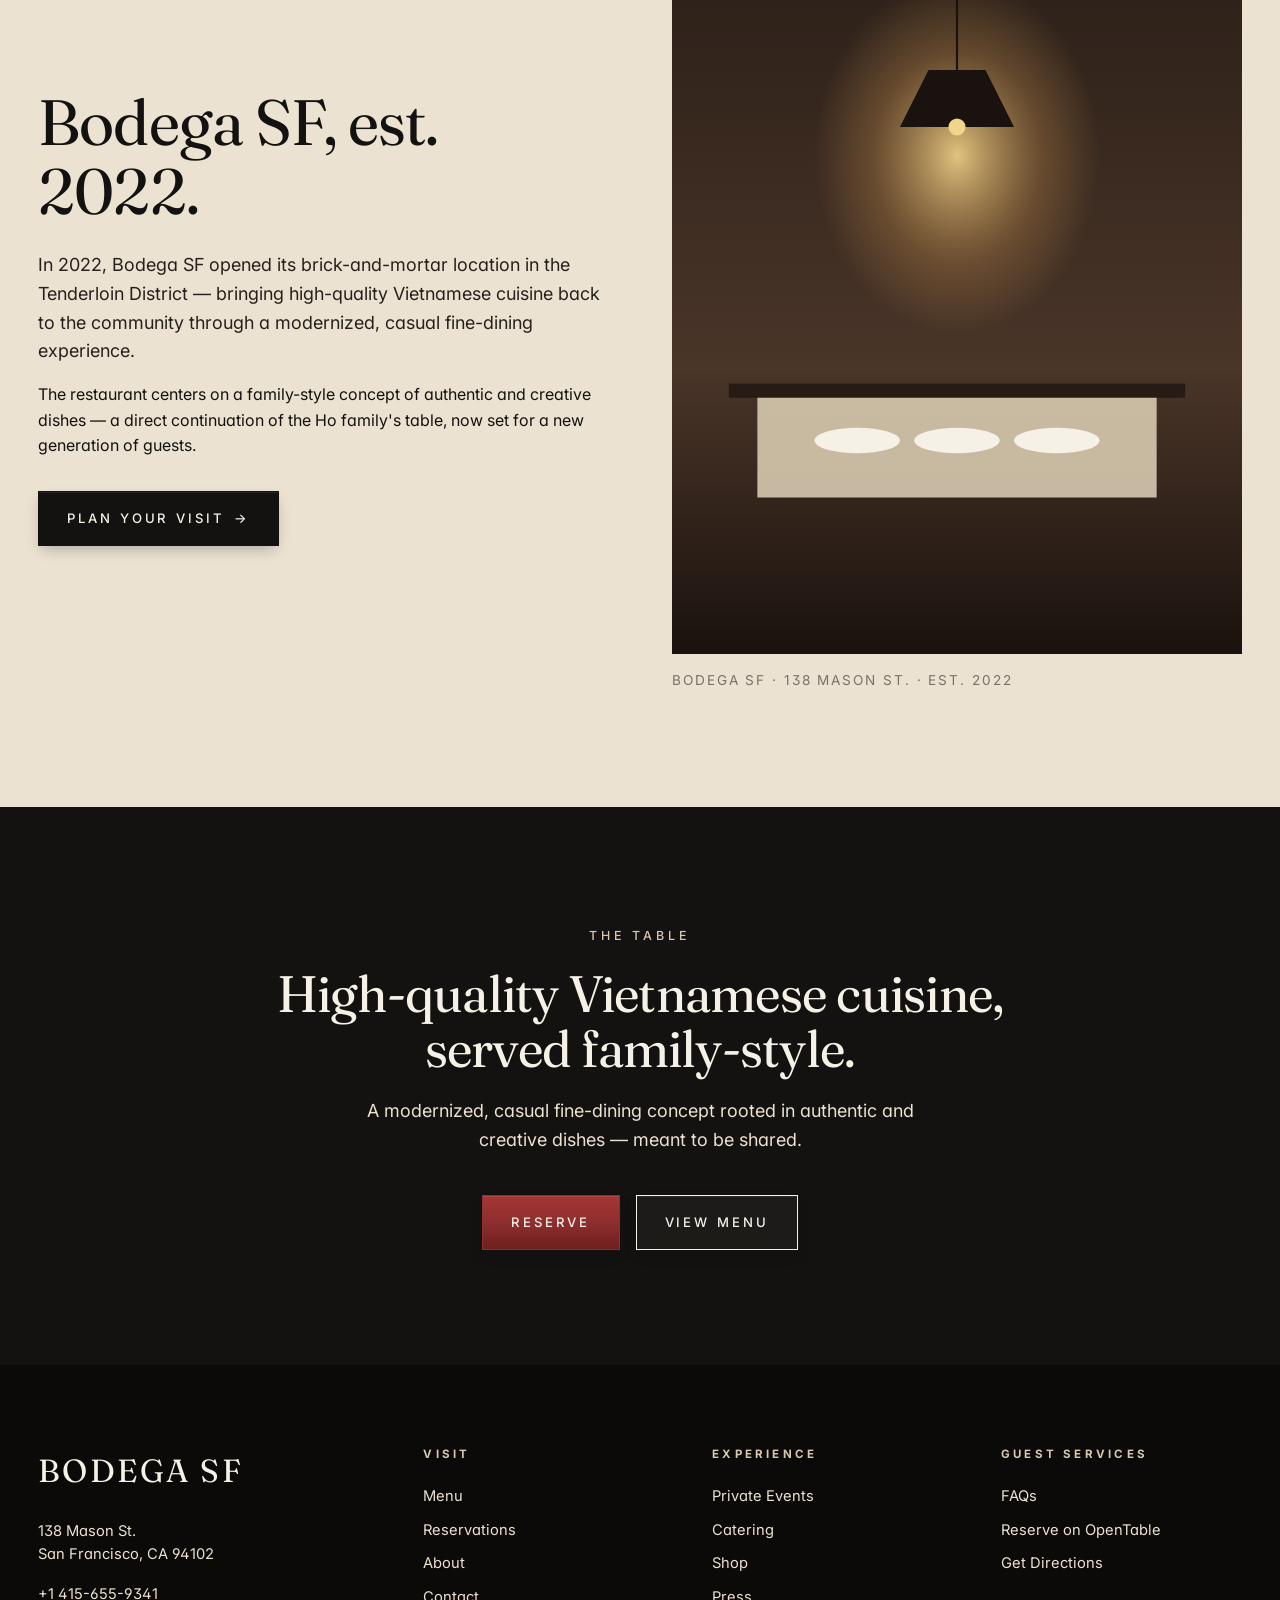
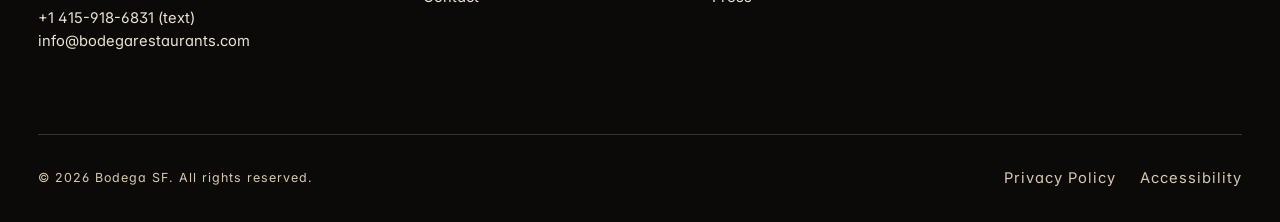
==== commit 0af4ea57: "Add 3D professional depth system Depth layer on top of base styles — subtle, premium, hospitality-gr" ====
--- a/about.html
+++ b/about.html
@@ -10,6 +10,7 @@
   <link rel="preconnect" href="https://fonts.gstatic.com" crossorigin>
   <link rel="stylesheet" href="https://fonts.googleapis.com/css2?family=Fraunces:ital,opsz,wght@0,9..144,300;0,9..144,400;0,9..144,500;0,9..144,600;1,9..144,400&family=Inter:wght@300;400;500;600&display=swap" />
   <link rel="stylesheet" href="css/styles.css" />
+  <link rel="stylesheet" href="css/depth.css" />
 </head>
 <body>
 
--- a/css/styles.css
+++ b/css/styles.css
@@ -149,15 +149,55 @@
 
 /* Mobile drawer */
 .drawer {
-  position: fixed; inset: 0; z-index: 45; background: var(--ink); color: var(--paper);
-  transform: translateY(-100%); transition: transform .5s var(--ease);
-  display: flex; flex-direction: column; justify-content: center; padding: 6rem var(--gutter) 3rem;
-}
-body.menu-open .drawer { transform: translateY(0); }
-.drawer ul { list-style: none; padding: 0; margin: 0; display: grid; gap: 1.25rem; }
-.drawer li a { font-family: var(--serif); font-size: clamp(2rem, 7vw, 3.5rem); letter-spacing: -.01em; }
-.drawer .meta { margin-top: 2.5rem; display: grid; gap: .5rem; font-size: .9rem; color: var(--cream); }
-.drawer .meta a { border-bottom: 1px solid var(--line-light); padding-block: .25rem; display:inline-block; }
+  position: fixed; inset: 0; z-index: 45;
+  background: #0f0d0b;
+  color: var(--paper);
+  visibility: hidden;
+  opacity: 0;
+  transform: translateY(-2%);
+  transition: opacity .45s var(--ease), transform .5s var(--ease), visibility 0s linear .45s;
+  display: flex; flex-direction: column; justify-content: flex-start;
+  padding: 5.5rem var(--gutter) 6rem;
+  overflow-y: auto;
+  overscroll-behavior: contain;
+  -webkit-overflow-scrolling: touch;
+}
+body.menu-open .drawer {
+  transform: translateY(0);
+  opacity: 1;
+  visibility: visible;
+  transition: opacity .45s var(--ease), transform .5s var(--ease), visibility 0s linear 0s;
+}
+body.menu-open { overflow: hidden; }
+
+.drawer ul { list-style: none; padding: 0; margin: 0; display: grid; gap: .25rem; }
+.drawer li a {
+  font-family: var(--serif);
+  font-size: clamp(1.5rem, 5.5vw, 2.4rem);
+  line-height: 1.15;
+  letter-spacing: -.01em;
+  display: block;
+  padding: .55rem 0;
+  border-bottom: 1px solid var(--line-light);
+  transition: color .3s var(--ease), padding .3s var(--ease);
+}
+.drawer li:last-child a { border-bottom: 0; }
+.drawer li a:hover,
+.drawer li a[aria-current="page"] { color: var(--gold); padding-left: .5rem; }
+
+.drawer .meta {
+  margin-top: 2rem;
+  padding-top: 1.5rem;
+  border-top: 1px solid var(--line-light);
+  display: grid; gap: .4rem;
+  font-size: .9rem; color: var(--cream);
+}
+.drawer .meta a { padding-block: .4rem; display:inline-block; }
+.drawer .meta a:hover { color: var(--paper); }
+
+@media (min-height: 720px) {
+  .drawer { justify-content: center; }
+}
 
 /* Mobile sticky bottom CTA */
 .mobile-sticky {
--- a/css/depth.css
+++ b/css/depth.css
@@ -0,0 +1,313 @@
+/* =========================================================
+   Bodega SF — 3D Depth System
+   Additive layer on top of styles.css for professional 3D feel
+   ========================================================= */
+
+:root {
+  --shadow-xs: 0 2px 6px rgba(20,18,16,.06), 0 1px 2px rgba(20,18,16,.08);
+  --shadow-sm: 0 8px 18px -8px rgba(20,18,16,.14), 0 4px 10px -6px rgba(20,18,16,.08);
+  --shadow-md: 0 24px 50px -18px rgba(20,18,16,.28), 0 10px 24px -12px rgba(20,18,16,.14);
+  --shadow-lg: 0 45px 90px -30px rgba(20,18,16,.45), 0 20px 50px -22px rgba(20,18,16,.22);
+  --shadow-glow-accent: 0 30px 80px -20px rgba(142,46,46,.55);
+  --shadow-glow-gold:   0 30px 80px -20px rgba(184,140,74,.4);
+  --depth-ease: cubic-bezier(.19,1,.22,1);
+}
+
+html { background: #0b0a09; }
+body { background: var(--paper); }
+
+/* ---------- Scene perspective ---------- */
+.scene { perspective: 1800px; perspective-origin: 50% 40%; }
+.scene-item { transform-style: preserve-3d; will-change: transform; }
+
+/* ---------- Hero 3D composition ---------- */
+.hero { perspective: 1500px; perspective-origin: 50% 50%; }
+
+.hero .bg {
+  transform: translateZ(0);
+}
+
+.hero .orb {
+  position: absolute;
+  border-radius: 50%;
+  pointer-events: none;
+  filter: blur(60px);
+  opacity: .55;
+  will-change: transform;
+  transition: transform .4s var(--depth-ease);
+}
+.hero .orb.o1 { width: 520px; height: 520px; background: radial-gradient(circle, #b8864a, transparent 70%); top: 10%; left: -10%; }
+.hero .orb.o2 { width: 420px; height: 420px; background: radial-gradient(circle, #8e2e2e, transparent 70%); bottom: 10%; right: -5%; }
+.hero .orb.o3 { width: 300px; height: 300px; background: radial-gradient(circle, #d7c9b0, transparent 70%); top: 40%; right: 25%; opacity: .3; }
+
+.hero .plate-3d {
+  position: absolute;
+  right: -5%;
+  top: 18%;
+  width: 46vw;
+  max-width: 760px;
+  aspect-ratio: 1;
+  pointer-events: none;
+  transform-style: preserve-3d;
+  will-change: transform;
+  animation: float 7s ease-in-out infinite;
+}
+.hero .plate-3d svg,
+.hero .plate-3d img { width: 100%; height: 100%; filter: drop-shadow(0 50px 70px rgba(0,0,0,.6)); }
+@keyframes float {
+  0%, 100% { transform: translateY(0) rotateX(10deg) rotateZ(-6deg); }
+  50% { transform: translateY(-18px) rotateX(12deg) rotateZ(-4deg); }
+}
+@media (max-width: 820px){ .hero .plate-3d { opacity: .35; right: -25%; top: 30%; } }
+
+.hero .content { transform-style: preserve-3d; }
+.hero h1 { text-shadow: 0 20px 60px rgba(0,0,0,.5); transform: translateZ(40px); }
+.hero .meta { transform: translateZ(20px); }
+.hero .ctas { transform: translateZ(50px); }
+
+/* ---------- Quick bar depth ---------- */
+.quick-bar {
+  position: relative;
+  box-shadow: inset 0 1px 0 rgba(255,255,255,.04), 0 20px 40px -20px rgba(0,0,0,.6);
+  background: linear-gradient(180deg, #1b1612 0%, #141210 100%);
+}
+.quick-bar a {
+  position: relative;
+  transition: transform .4s var(--depth-ease), background .3s var(--depth-ease);
+}
+.quick-bar a::before {
+  content:""; position:absolute; inset: 0;
+  background: linear-gradient(180deg, rgba(184,140,74,.18), transparent 60%);
+  opacity: 0; transition: opacity .4s var(--depth-ease);
+}
+.quick-bar a:hover::before { opacity: 1; }
+.quick-bar a:hover { transform: translateY(-2px); }
+
+/* ---------- Floating cards ---------- */
+.story .frame,
+.story .reveal + .frame { box-shadow: var(--shadow-lg); }
+
+.menu-note,
+.menu-source {
+  box-shadow: var(--shadow-sm);
+  transition: box-shadow .5s var(--depth-ease), transform .5s var(--depth-ease);
+}
+.menu-note:hover, .menu-source:hover { box-shadow: var(--shadow-md); transform: translateY(-3px); }
+
+/* ---------- 3D tilt on cards ---------- */
+.tilt {
+  transform-style: preserve-3d;
+  transition: transform .5s var(--depth-ease), box-shadow .5s var(--depth-ease);
+  will-change: transform;
+}
+.tilt > * { transform: translateZ(30px); }
+
+/* Press cards */
+.press-card {
+  box-shadow: var(--shadow-sm);
+  transition: all .5s var(--depth-ease);
+  transform-style: preserve-3d;
+  will-change: transform;
+}
+.press-card:hover { box-shadow: var(--shadow-lg); }
+.press-card > * { transition: transform .5s var(--depth-ease); }
+.press-card:hover h3 { transform: translateZ(30px); }
+.press-card:hover .pub { transform: translateZ(20px); }
+.press-card:hover .read { transform: translateZ(25px); }
+
+/* Policy cards */
+.policy-card {
+  position: relative;
+  box-shadow: var(--shadow-sm);
+  transition: transform .5s var(--depth-ease), box-shadow .5s var(--depth-ease);
+}
+.policy-card::before {
+  content:""; position:absolute; inset: 0;
+  background: linear-gradient(135deg, rgba(184,140,74,.08), transparent 60%);
+  opacity: 0; transition: opacity .4s var(--depth-ease); pointer-events: none;
+}
+.policy-card:hover { transform: translateY(-6px); box-shadow: var(--shadow-md); }
+.policy-card:hover::before { opacity: 1; }
+
+/* Gallery tiles — 3D hover */
+.gallery .tile {
+  box-shadow: var(--shadow-sm);
+  transform-style: preserve-3d;
+  transition: transform .6s var(--depth-ease), box-shadow .6s var(--depth-ease);
+}
+.gallery .tile:hover { box-shadow: var(--shadow-lg); }
+
+/* Shop card lift */
+.shop-card {
+  box-shadow: var(--shadow-md);
+  transform-style: preserve-3d;
+  transition: transform .6s var(--depth-ease), box-shadow .6s var(--depth-ease);
+}
+.shop-card:hover { transform: translateY(-6px); box-shadow: var(--shadow-lg); }
+
+/* ---------- Buttons: 3D depth ---------- */
+.btn {
+  position: relative;
+  box-shadow: 0 6px 14px -4px rgba(20,18,16,.3), inset 0 1px 0 rgba(255,255,255,.08);
+  transform: translateZ(0);
+  transition: all .35s var(--depth-ease);
+}
+.btn:hover {
+  box-shadow: 0 14px 28px -8px rgba(142,46,46,.5), inset 0 1px 0 rgba(255,255,255,.12);
+  transform: translateY(-2px) translateZ(0);
+}
+.btn:active { transform: translateY(0) translateZ(0); box-shadow: 0 4px 8px -2px rgba(20,18,16,.4); }
+
+.btn.accent {
+  background: linear-gradient(180deg, #a63535 0%, #8e2e2e 50%, #6e1e1e 100%);
+}
+.btn.ghost.light {
+  backdrop-filter: blur(10px);
+  background: rgba(255,255,255,.04);
+}
+.btn.ghost.light:hover {
+  background: rgba(255,255,255,.95);
+}
+
+/* ---------- Navigation glass ---------- */
+.nav.scrolled {
+  background: rgba(246,241,231,.78);
+  backdrop-filter: blur(18px) saturate(140%);
+  -webkit-backdrop-filter: blur(18px) saturate(140%);
+  box-shadow: 0 10px 30px -20px rgba(20,18,16,.3);
+}
+
+/* ---------- Menu dish rows ---------- */
+.dish {
+  padding-left: .5rem; padding-right: .5rem;
+  border-radius: 2px;
+  transition: background .3s var(--depth-ease), transform .3s var(--depth-ease);
+}
+.dish:hover {
+  background: rgba(142,46,46,.04);
+  transform: translateX(4px);
+}
+.dish .price {
+  text-shadow: 0 1px 0 rgba(255,255,255,.4);
+}
+
+/* Billy callout glow */
+.billy-callout {
+  position: relative;
+  box-shadow: var(--shadow-md), inset 0 1px 0 rgba(255,255,255,.05);
+  background: linear-gradient(135deg, #1b1511 0%, #141210 60%, #0f0d0b 100%);
+}
+.billy-callout::after {
+  content:""; position:absolute; inset: -1px;
+  background: linear-gradient(135deg, rgba(184,140,74,.4), transparent 40%, rgba(142,46,46,.3));
+  opacity: .3; z-index: -1; pointer-events: none;
+}
+
+/* ---------- Section depth layering ---------- */
+.story { position: relative; }
+.story::before {
+  content:""; position: absolute; top: -1px; left: 0; right: 0; height: 60px;
+  background: linear-gradient(180deg, rgba(0,0,0,.12), transparent);
+  pointer-events: none; z-index: 1;
+}
+
+.story .frame {
+  position: relative;
+  transform: rotate(-1.5deg);
+  transition: transform .8s var(--depth-ease), box-shadow .8s var(--depth-ease);
+}
+.story .frame:hover { transform: rotate(0deg) scale(1.015); }
+
+/* ---------- Floating accent shapes (ambient) ---------- */
+.floater {
+  position: absolute;
+  pointer-events: none;
+  z-index: 0;
+  opacity: .6;
+  will-change: transform;
+}
+
+/* ---------- Reveal: adds depth entrance ---------- */
+.reveal {
+  opacity: 0;
+  transform: translateY(30px) translateZ(-50px) rotateX(4deg);
+  transition: opacity 1s var(--depth-ease), transform 1s var(--depth-ease);
+}
+.reveal.visible {
+  opacity: 1;
+  transform: translateY(0) translateZ(0) rotateX(0);
+}
+
+/* ---------- Map card depth ---------- */
+.map-card {
+  box-shadow: var(--shadow-md);
+  transition: transform .5s var(--depth-ease), box-shadow .5s var(--depth-ease);
+}
+.map-card:hover { transform: translateY(-4px); box-shadow: var(--shadow-lg); }
+.map-label { box-shadow: 0 10px 24px -10px rgba(142,46,46,.6); }
+
+/* ---------- Strip marquee: 3D sheen ---------- */
+.strip {
+  position: relative;
+  box-shadow: inset 0 20px 40px -30px rgba(0,0,0,.8), inset 0 -20px 40px -30px rgba(0,0,0,.8);
+}
+.strip::before, .strip::after {
+  content:""; position:absolute; top:0; bottom:0; width: 15%;
+  z-index: 2; pointer-events: none;
+}
+.strip::before { left: 0; background: linear-gradient(90deg, var(--ink), transparent); }
+.strip::after { right: 0; background: linear-gradient(-90deg, var(--ink), transparent); }
+
+/* ---------- Timeline numbers 3D ---------- */
+.timeline .year {
+  text-shadow: 0 2px 20px rgba(142,46,46,.15);
+}
+
+/* ---------- Contact ctas depth ---------- */
+.contact .ctas a {
+  backdrop-filter: blur(10px);
+  background: rgba(255,255,255,.04);
+  transition: all .3s var(--depth-ease);
+}
+.contact .ctas a:hover {
+  transform: translateY(-3px);
+  box-shadow: 0 14px 28px -10px rgba(142,46,46,.5);
+}
+
+/* ---------- Form fields depth ---------- */
+input, textarea, select {
+  background: rgba(255,255,255,.9);
+  box-shadow: 0 1px 3px rgba(20,18,16,.06), inset 0 1px 0 rgba(255,255,255,.4);
+  transition: all .35s var(--depth-ease);
+}
+input:focus, textarea:focus, select:focus {
+  box-shadow: 0 10px 24px -10px rgba(142,46,46,.3), inset 0 1px 0 rgba(255,255,255,.4);
+  transform: translateY(-1px);
+}
+
+/* ---------- Tab buttons 3D ---------- */
+.tabs button {
+  transition: color .3s var(--depth-ease), transform .3s var(--depth-ease);
+}
+.tabs button[aria-selected="true"] { transform: translateY(-2px); }
+
+/* ---------- FAQ accordion depth ---------- */
+.faq-item {
+  transition: background .3s var(--depth-ease);
+}
+.faq-item[open] {
+  background: linear-gradient(90deg, rgba(142,46,46,.04), transparent);
+}
+
+/* ---------- Mobile sticky lift ---------- */
+.mobile-sticky {
+  box-shadow: 0 -10px 30px -10px rgba(0,0,0,.5);
+}
+
+/* ---------- Accessibility respects reduced motion ---------- */
+@media (prefers-reduced-motion: reduce) {
+  .hero .plate-3d { animation: none; }
+  .reveal { transform: none; }
+  .reveal.visible { transform: none; }
+  .scene-item, .tilt, .press-card, .policy-card, .shop-card { transition: none !important; transform: none !important; }
+}
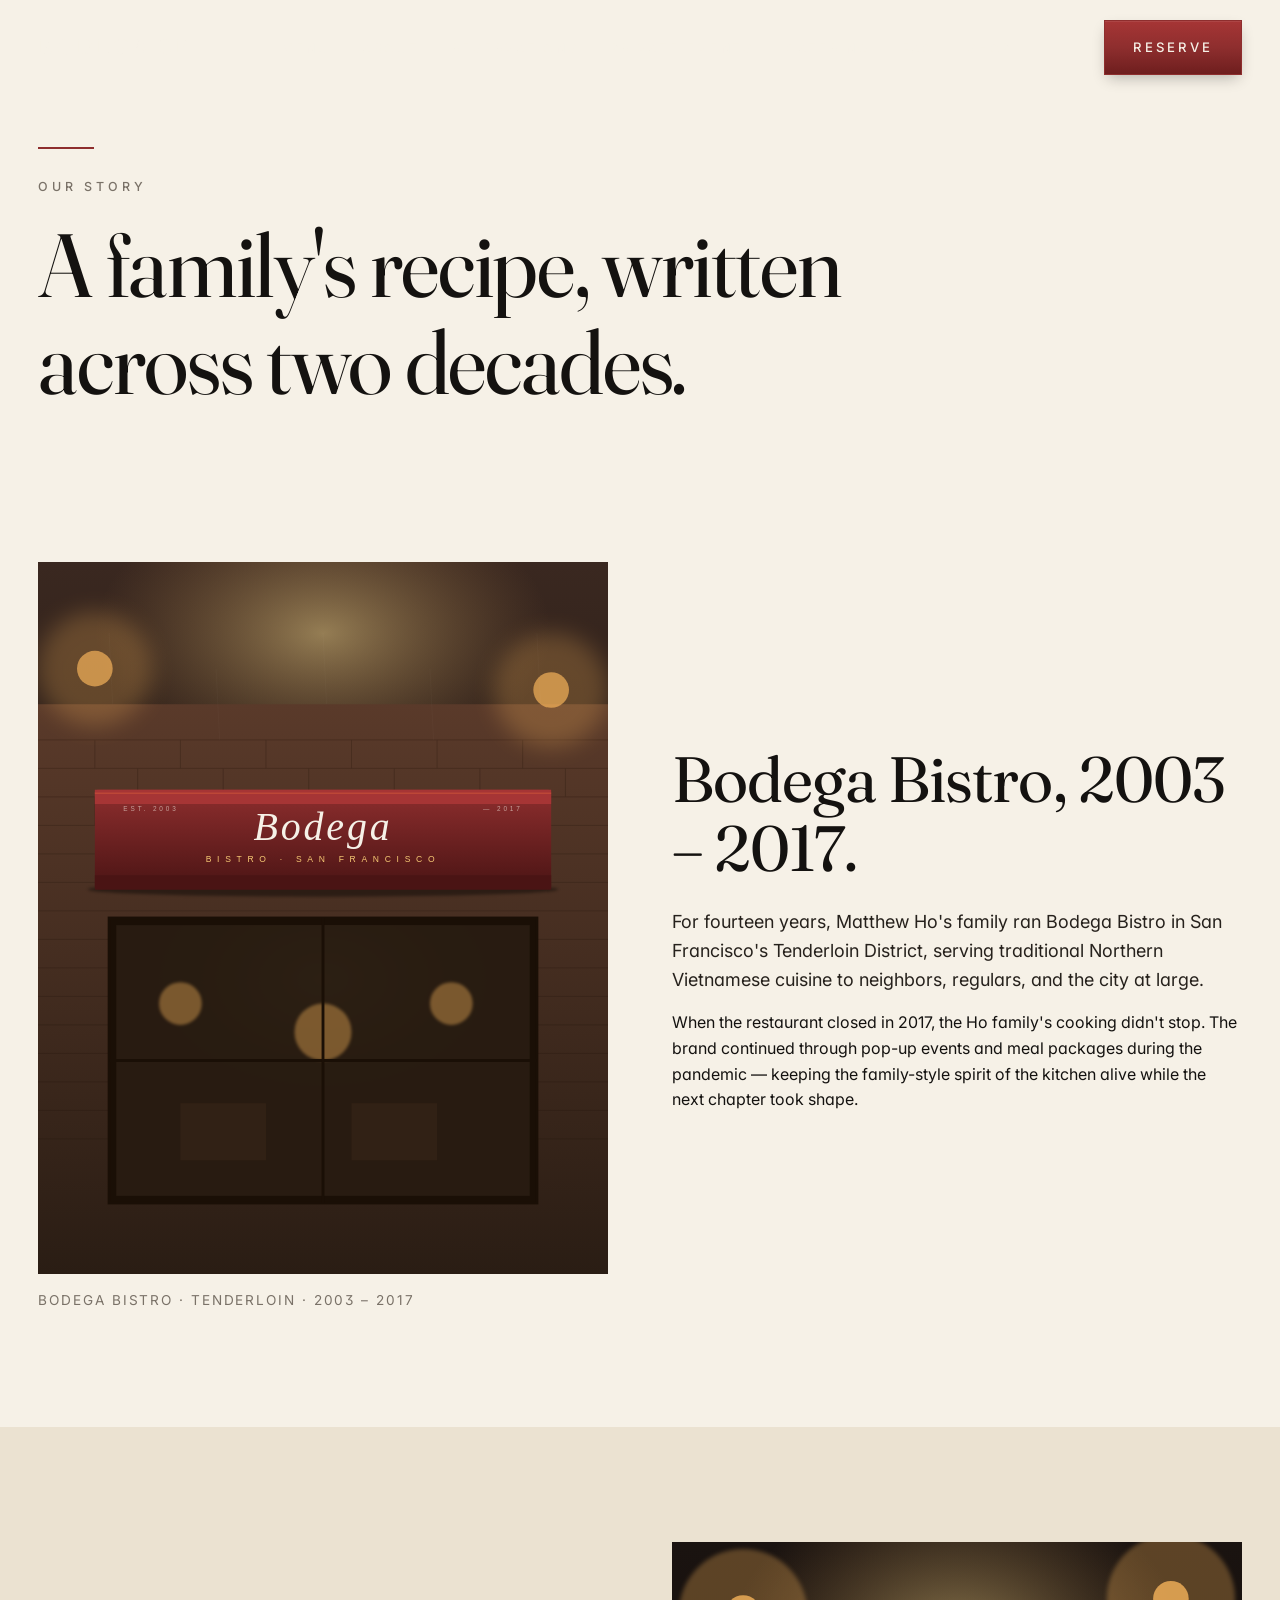
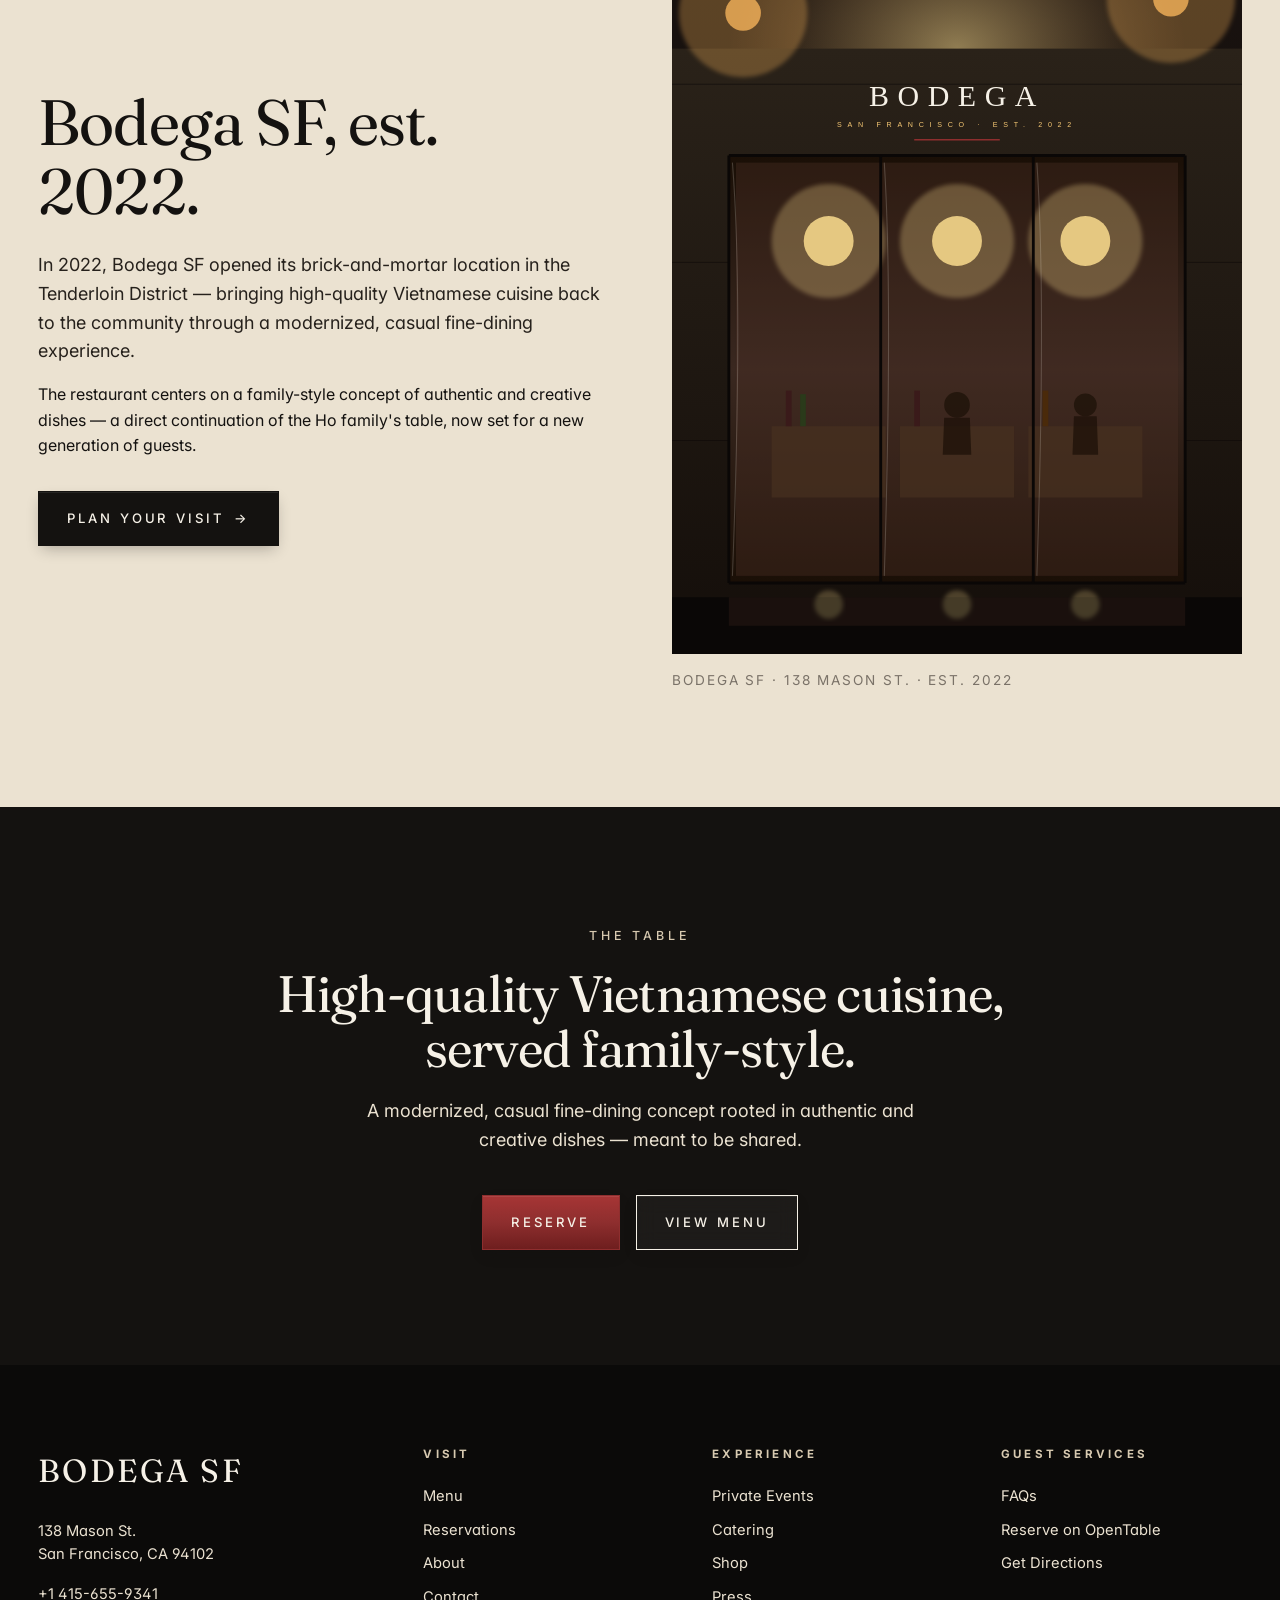
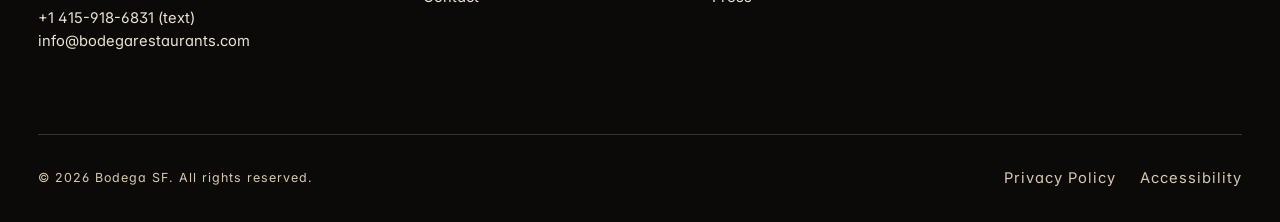
==== commit 2a5f3ba8: "Hand-crafted 3D SVG imagery across the site Replace placeholder tiles with a cohesive, hand-drawn 3D" ====
--- a/about.html
+++ b/about.html
@@ -63,7 +63,7 @@
   <section class="section" style="padding-top: 0;">
     <div class="container split">
       <figure class="reveal" style="margin:0;">
-        <div style="aspect-ratio: 4/5; background: var(--cream) url('images/warm-tile.svg') center/cover no-repeat;"></div>
+        <div style="aspect-ratio: 4/5; background: var(--cream) url('images/story-vintage.svg') center/cover no-repeat;"></div>
         <figcaption class="muted" style="margin-top: 1rem; font-size: .85rem; letter-spacing: .14em; text-transform: uppercase;">Bodega Bistro · Tenderloin · 2003 – 2017</figcaption>
       </figure>
       <div class="reveal">
@@ -84,7 +84,7 @@
           <a class="btn" href="reservations.html" style="margin-top: 1rem;">Plan Your Visit <span class="arrow">→</span></a>
         </div>
         <figure class="reveal" style="margin:0;">
-          <div style="aspect-ratio: 4/5; background: var(--sand) url('images/interior.svg') center/cover no-repeat;"></div>
+          <div style="aspect-ratio: 4/5; background: var(--sand) url('images/story-modern.svg') center/cover no-repeat;"></div>
           <figcaption class="muted" style="margin-top: 1rem; font-size: .85rem; letter-spacing: .14em; text-transform: uppercase;">Bodega SF · 138 Mason St. · Est. 2022</figcaption>
         </figure>
       </div>
--- a/css/styles.css
+++ b/css/styles.css
@@ -285,7 +285,7 @@
 .story .caption { font-size: .82rem; letter-spacing: .22em; text-transform: uppercase; color: var(--muted); }
 .story .frame {
   aspect-ratio: 4/5; background: var(--cream);
-  background-image: url('../images/warm-tile.svg'); background-size: cover; background-position: center;
+  background-image: url('../images/shop-3d.svg'); background-size: cover; background-position: center;
   position: relative;
 }
 .story .frame::after {
@@ -415,7 +415,7 @@
 
 /* ---------- Private Events / Catering / Shop ---------- */
 .pevents { background: var(--paper); }
-.pevents .img { aspect-ratio: 5/6; background-image: url('../images/interior.svg'); background-size: cover; background-position: center; }
+.pevents .img { aspect-ratio: 5/6; background-image: url('../images/event-3d.svg'); background-size: cover; background-position: center; }
 .features { display: grid; gap: 1rem; margin: 2rem 0; }
 .features li { list-style: none; padding: 1rem 0; border-bottom: 1px solid var(--line); display: flex; justify-content: space-between; align-items: center; gap: 2rem;}
 .features li:first-child { border-top: 1px solid var(--line); }
@@ -431,7 +431,7 @@
   display: grid; grid-template-columns: 1fr 1fr; gap: 0; border: 1px solid var(--line);
   background: var(--paper);
 }
-.shop-card .img { aspect-ratio: 1/1; background: var(--cream) url('../images/warm-tile.svg') center/cover no-repeat; }
+.shop-card .img { aspect-ratio: 1/1; background: var(--cream) url('../images/shop-3d.svg') center/cover no-repeat; }
 .shop-card .body { padding: clamp(2rem, 4vw, 3.5rem); display: flex; flex-direction: column; justify-content: center; }
 .shop-card .price { font-family: var(--serif); font-size: 2rem; color: var(--accent); margin: 1rem 0 2rem; }
 @media (max-width: 820px){ .shop-card { grid-template-columns: 1fr; } }
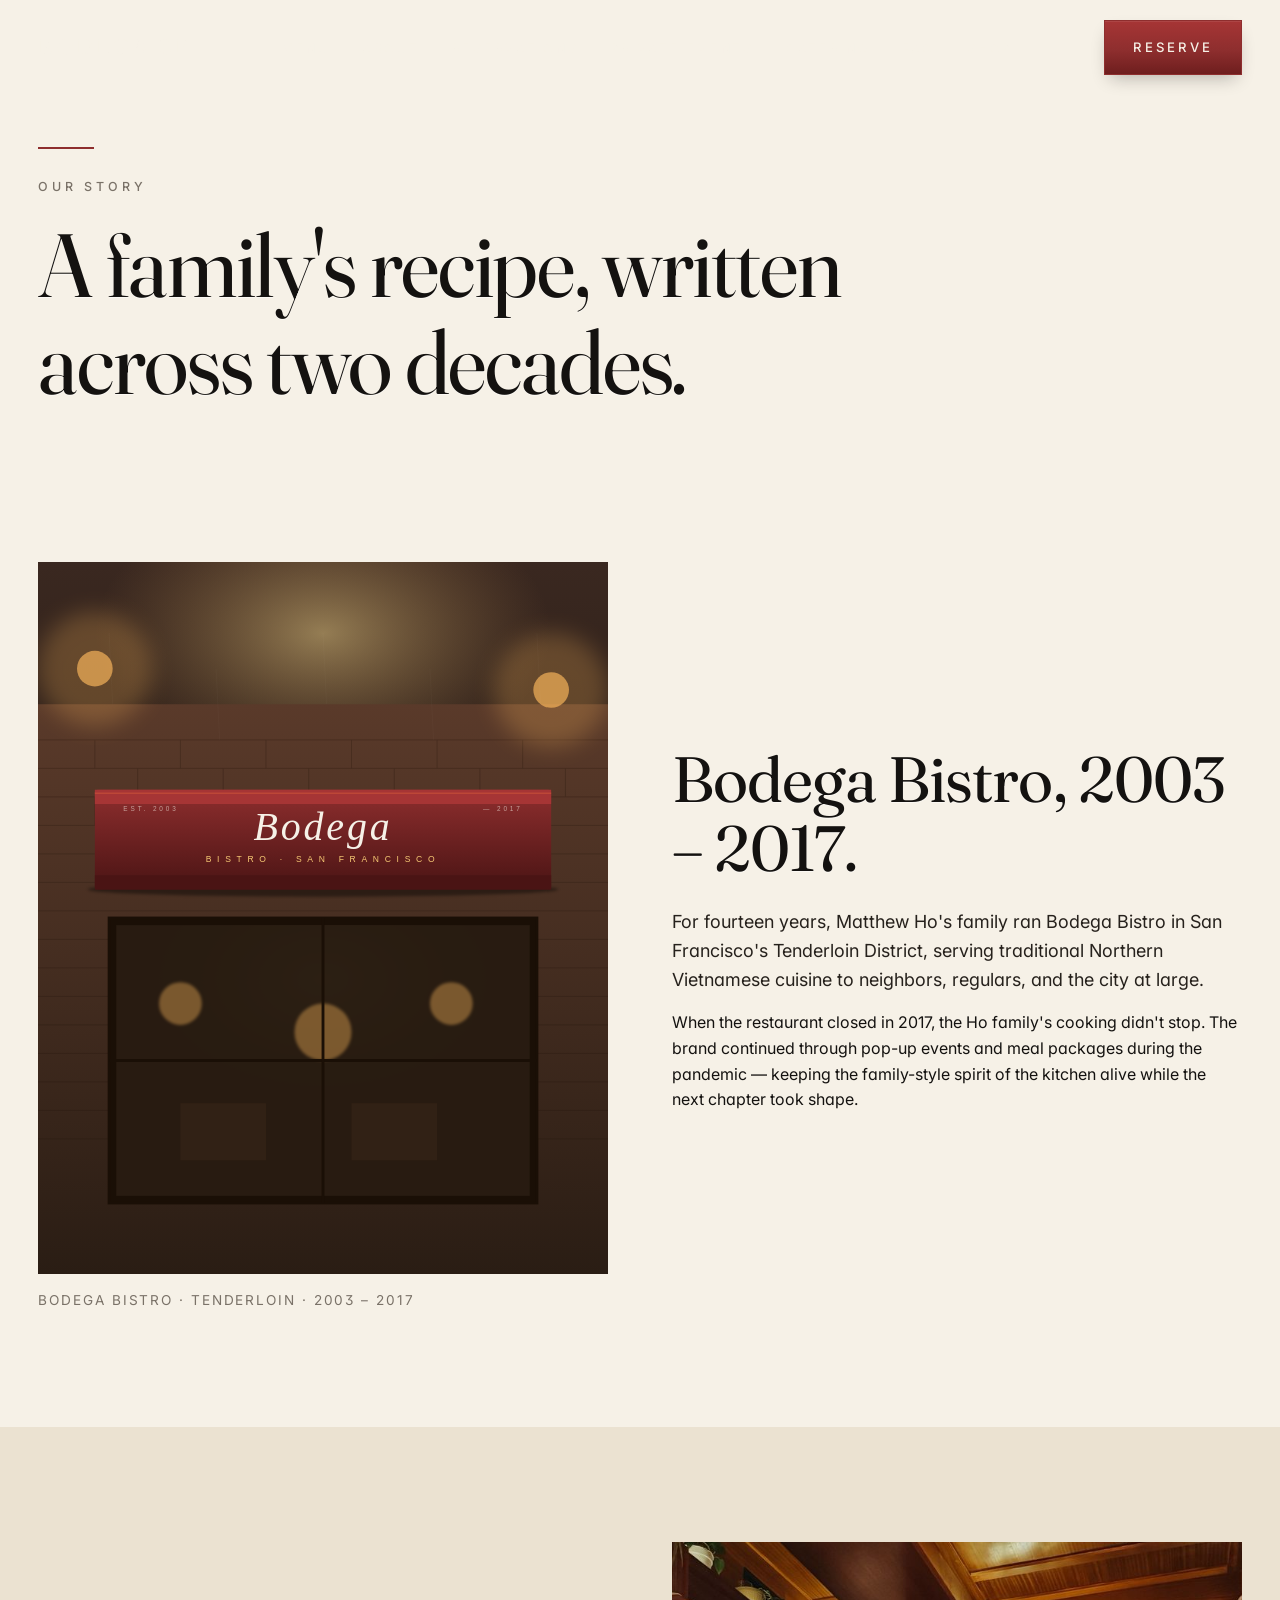
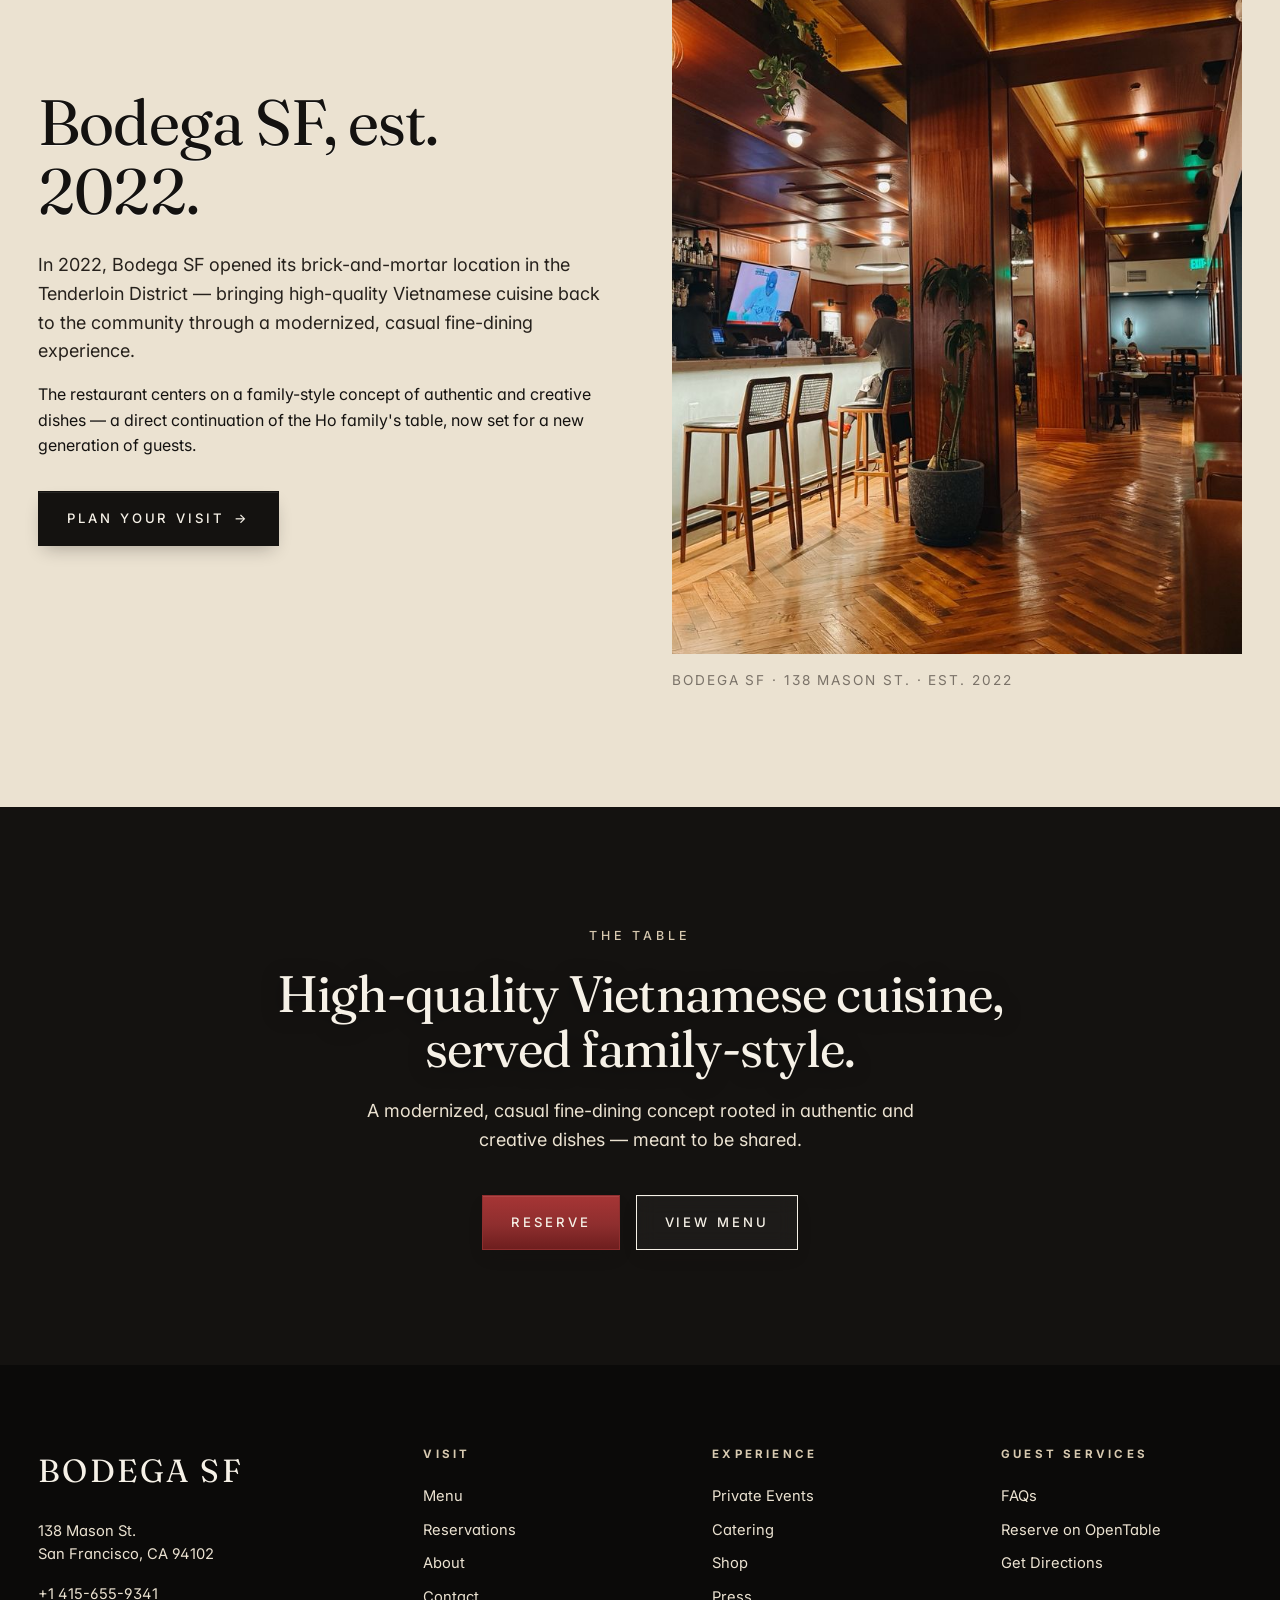
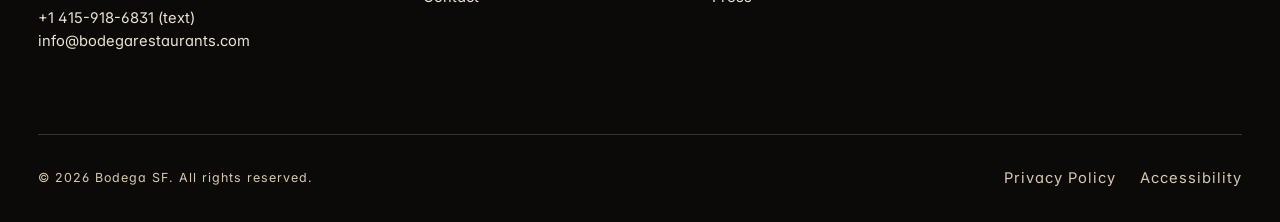
==== commit 9bad57fb: "Use real Bodega SF photography across homepage User-provided real Bodega SF photos replace SVG illus" ====
--- a/about.html
+++ b/about.html
@@ -84,7 +84,7 @@
           <a class="btn" href="reservations.html" style="margin-top: 1rem;">Plan Your Visit <span class="arrow">→</span></a>
         </div>
         <figure class="reveal" style="margin:0;">
-          <div style="aspect-ratio: 4/5; background: var(--sand) url('images/story-modern.svg') center/cover no-repeat;"></div>
+          <div style="aspect-ratio: 4/5; background: var(--sand) url('images/photo-interior.jpg') center/cover no-repeat;"></div>
           <figcaption class="muted" style="margin-top: 1rem; font-size: .85rem; letter-spacing: .14em; text-transform: uppercase;">Bodega SF · 138 Mason St. · Est. 2022</figcaption>
         </figure>
       </div>
--- a/css/depth.css
+++ b/css/depth.css
@@ -1,16 +1,18 @@
 /* =========================================================
-   Bodega SF — 3D Depth System
-   Additive layer on top of styles.css for professional 3D feel
+   Bodega SF — 3D Depth System (editorial / hospitality)
+   Tasteful dimensional depth, not gaming/tech aesthetic
    ========================================================= */
 
 :root {
-  --shadow-xs: 0 2px 6px rgba(20,18,16,.06), 0 1px 2px rgba(20,18,16,.08);
-  --shadow-sm: 0 8px 18px -8px rgba(20,18,16,.14), 0 4px 10px -6px rgba(20,18,16,.08);
-  --shadow-md: 0 24px 50px -18px rgba(20,18,16,.28), 0 10px 24px -12px rgba(20,18,16,.14);
-  --shadow-lg: 0 45px 90px -30px rgba(20,18,16,.45), 0 20px 50px -22px rgba(20,18,16,.22);
-  --shadow-glow-accent: 0 30px 80px -20px rgba(142,46,46,.55);
-  --shadow-glow-gold:   0 30px 80px -20px rgba(184,140,74,.4);
-  --depth-ease: cubic-bezier(.19,1,.22,1);
+  --shadow-xs:  0 2px 6px rgba(20,18,16,.06), 0 1px 2px rgba(20,18,16,.08);
+  --shadow-sm:  0 10px 20px -10px rgba(20,18,16,.16), 0 4px 10px -6px rgba(20,18,16,.08);
+  --shadow-md:  0 28px 56px -22px rgba(20,18,16,.28), 0 10px 24px -12px rgba(20,18,16,.14);
+  --shadow-lg:  0 50px 100px -36px rgba(20,18,16,.42), 0 24px 50px -22px rgba(20,18,16,.22);
+  --shadow-paper: 0 1px 0 rgba(255,255,255,.6) inset, 0 20px 40px -20px rgba(20,18,16,.2);
+  --shadow-glow-accent: 0 24px 60px -18px rgba(142,46,46,.5);
+  --shadow-glow-gold:   0 24px 60px -18px rgba(184,140,74,.35);
+  --ease-depth:  cubic-bezier(.19, 1, .22, 1);
+  --ease-swift:  cubic-bezier(.4, 0, .2, 1);
 }
 
 html { background: #0b0a09; }
@@ -20,233 +22,280 @@
 .scene { perspective: 1800px; perspective-origin: 50% 40%; }
 .scene-item { transform-style: preserve-3d; will-change: transform; }
 
-/* ---------- Hero 3D composition ---------- */
-.hero { perspective: 1500px; perspective-origin: 50% 50%; }
-
-.hero .bg {
-  transform: translateZ(0);
-}
-
+/* ---------- HERO: cinematic layered scene ---------- */
+.hero { perspective: 2200px; perspective-origin: 50% 50%; }
+.hero .bg { will-change: transform; }
+
+/* soft colored lighting orbs — ambient depth, not gaming RGB */
 .hero .orb {
   position: absolute;
   border-radius: 50%;
   pointer-events: none;
-  filter: blur(60px);
-  opacity: .55;
+  filter: blur(80px);
+  opacity: .5;
   will-change: transform;
-  transition: transform .4s var(--depth-ease);
-}
-.hero .orb.o1 { width: 520px; height: 520px; background: radial-gradient(circle, #b8864a, transparent 70%); top: 10%; left: -10%; }
-.hero .orb.o2 { width: 420px; height: 420px; background: radial-gradient(circle, #8e2e2e, transparent 70%); bottom: 10%; right: -5%; }
-.hero .orb.o3 { width: 300px; height: 300px; background: radial-gradient(circle, #d7c9b0, transparent 70%); top: 40%; right: 25%; opacity: .3; }
-
+  transition: transform .5s var(--ease-depth);
+}
+.hero .orb.o1 { width: 560px; height: 560px; background: radial-gradient(circle, #b8864a, transparent 70%); top: 8%; left: -12%; }
+.hero .orb.o2 { width: 460px; height: 460px; background: radial-gradient(circle, #8e2e2e, transparent 70%); bottom: 8%; right: -8%; }
+.hero .orb.o3 { width: 320px; height: 320px; background: radial-gradient(circle, #d7c9b0, transparent 70%); top: 42%; right: 24%; opacity: .25; }
+
+/* floating pho bowl (midground) */
 .hero .plate-3d {
   position: absolute;
   right: -5%;
-  top: 18%;
-  width: 46vw;
-  max-width: 760px;
+  top: 14%;
+  width: 48vw;
+  max-width: 820px;
   aspect-ratio: 1;
   pointer-events: none;
   transform-style: preserve-3d;
   will-change: transform;
-  animation: float 7s ease-in-out infinite;
+  animation: hero-float 9s ease-in-out infinite;
+  z-index: 1;
 }
 .hero .plate-3d svg,
-.hero .plate-3d img { width: 100%; height: 100%; filter: drop-shadow(0 50px 70px rgba(0,0,0,.6)); }
-@keyframes float {
-  0%, 100% { transform: translateY(0) rotateX(10deg) rotateZ(-6deg); }
-  50% { transform: translateY(-18px) rotateX(12deg) rotateZ(-4deg); }
-}
-@media (max-width: 820px){ .hero .plate-3d { opacity: .35; right: -25%; top: 30%; } }
-
-.hero .content { transform-style: preserve-3d; }
-.hero h1 { text-shadow: 0 20px 60px rgba(0,0,0,.5); transform: translateZ(40px); }
-.hero .meta { transform: translateZ(20px); }
-.hero .ctas { transform: translateZ(50px); }
-
-/* ---------- Quick bar depth ---------- */
+.hero .plate-3d img {
+  width: 100%; height: 100%;
+  filter: drop-shadow(0 60px 80px rgba(0,0,0,.65)) drop-shadow(0 0 40px rgba(184,140,74,.08));
+}
+@keyframes hero-float {
+  0%, 100% { transform: translateY(0) rotateX(8deg) rotateZ(-5deg); }
+  50%      { transform: translateY(-20px) rotateX(10deg) rotateZ(-3deg); }
+}
+@media (max-width: 820px){ .hero .plate-3d { opacity: .32; right: -22%; top: 30%; } }
+
+/* foreground scatter: tiny accents at different Z */
+.hero .fg {
+  position: absolute; inset: 0;
+  pointer-events: none; z-index: 2;
+}
+.hero .fg span {
+  position: absolute;
+  display: block;
+  font-family: var(--serif);
+  color: var(--gold);
+  opacity: .5;
+  font-size: 1rem;
+  letter-spacing: .4em;
+  text-transform: uppercase;
+  transform-origin: center;
+}
+.hero .fg .fg-1 { top: 24%; left: 12%; writing-mode: vertical-rl; }
+.hero .fg .fg-2 { bottom: 18%; left: 6%; font-size: .72rem; color: var(--sand); }
+.hero .fg .fg-3 { top: 32%; right: 7%; font-size: .72rem; color: var(--sand); writing-mode: vertical-rl; }
+
+/* hero content: layered Z */
+.hero .content { transform-style: preserve-3d; position: relative; z-index: 3; }
+.hero h1 {
+  text-shadow: 0 20px 60px rgba(0,0,0,.55);
+  transform: translateZ(50px);
+}
+.hero h1 em {
+  background: linear-gradient(180deg, #f6f1e7 0%, #d7c9b0 60%, #b8864a 100%);
+  -webkit-background-clip: text; background-clip: text;
+  -webkit-text-fill-color: transparent;
+  color: transparent;
+}
+.hero .meta { transform: translateZ(25px); }
+.hero .ctas { transform: translateZ(60px); }
+.hero .eyebrow { transform: translateZ(35px); }
+
+/* ---------- Quick bar: dark metallic ---------- */
 .quick-bar {
   position: relative;
+  background: linear-gradient(180deg, #1b1612 0%, #141210 100%);
   box-shadow: inset 0 1px 0 rgba(255,255,255,.04), 0 20px 40px -20px rgba(0,0,0,.6);
-  background: linear-gradient(180deg, #1b1612 0%, #141210 100%);
 }
 .quick-bar a {
   position: relative;
-  transition: transform .4s var(--depth-ease), background .3s var(--depth-ease);
+  transition: transform .4s var(--ease-depth), background .3s var(--ease-depth);
 }
 .quick-bar a::before {
   content:""; position:absolute; inset: 0;
   background: linear-gradient(180deg, rgba(184,140,74,.18), transparent 60%);
-  opacity: 0; transition: opacity .4s var(--depth-ease);
+  opacity: 0; transition: opacity .4s var(--ease-depth);
 }
 .quick-bar a:hover::before { opacity: 1; }
 .quick-bar a:hover { transform: translateY(-2px); }
 
-/* ---------- Floating cards ---------- */
+/* ---------- Section paper layering ---------- */
+.story,
+.menu-section,
+.press-section,
+.contact {
+  position: relative;
+}
+.story::before,
+.press-section::before,
+.menu-section::before {
+  content:""; position: absolute; top: 0; left: 0; right: 0; height: 60px;
+  background: linear-gradient(180deg, rgba(0,0,0,.08), transparent);
+  pointer-events: none; z-index: 1;
+}
+
+/* ---------- Story frame: polaroid-like depth ---------- */
 .story .frame,
-.story .reveal + .frame { box-shadow: var(--shadow-lg); }
-
-.menu-note,
-.menu-source {
-  box-shadow: var(--shadow-sm);
-  transition: box-shadow .5s var(--depth-ease), transform .5s var(--depth-ease);
-}
-.menu-note:hover, .menu-source:hover { box-shadow: var(--shadow-md); transform: translateY(-3px); }
-
-/* ---------- 3D tilt on cards ---------- */
-.tilt {
+.story + section .reveal + .frame {
+  box-shadow: var(--shadow-lg);
+}
+.story .frame {
+  position: relative;
+  transform: rotate(-1.2deg);
+  transition: transform .8s var(--ease-depth), box-shadow .8s var(--ease-depth);
+}
+.story .frame:hover {
+  transform: rotate(0deg) scale(1.015);
+  box-shadow: var(--shadow-lg), 0 40px 80px -30px rgba(184,140,74,.3);
+}
+
+/* ---------- Menu tabs: physical paper panels ---------- */
+.tabs {
+  gap: .25rem;
+  background: linear-gradient(180deg, transparent, rgba(20,18,16,.04));
+  padding: .25rem .25rem 0;
+  border-radius: 2px 2px 0 0;
+}
+.tabs button {
+  padding: 1.1rem 1.75rem;
+  background: rgba(255,255,255,.3);
+  border-radius: 3px 3px 0 0;
+  box-shadow: 0 1px 0 rgba(20,18,16,.06), 0 -1px 2px rgba(255,255,255,.6) inset;
+  transition: transform .4s var(--ease-depth), color .3s var(--ease-depth), background .3s var(--ease-depth), box-shadow .4s var(--ease-depth);
+}
+.tabs button:hover {
+  background: rgba(255,255,255,.6);
+  transform: translateY(-3px);
+  box-shadow: 0 8px 16px -8px rgba(20,18,16,.2), 0 -1px 2px rgba(255,255,255,.8) inset;
+}
+.tabs button[aria-selected="true"] {
+  background: var(--paper);
+  transform: translateY(-5px);
+  box-shadow:
+    0 -2px 0 var(--accent) inset,
+    0 14px 24px -12px rgba(20,18,16,.25),
+    0 -1px 2px rgba(255,255,255,.9) inset;
+  color: var(--ink);
+}
+
+.tab-panel {
+  perspective: 1400px;
+}
+.tab-panel[aria-hidden="false"] > * {
+  animation: panel-in .55s var(--ease-depth);
+}
+@keyframes panel-in {
+  from { opacity: 0; transform: translateY(12px) translateZ(-30px) rotateX(2deg); }
+  to   { opacity: 1; transform: translateY(0) translateZ(0) rotateX(0); }
+}
+
+/* dish rows: subtle paper lift on hover */
+.dish {
+  padding-left: .5rem; padding-right: .5rem;
+  border-radius: 2px;
+  transition: background .3s var(--ease-depth), transform .3s var(--ease-depth);
+}
+.dish:hover {
+  background: rgba(142,46,46,.035);
+  transform: translateX(3px);
+}
+.dish .price { text-shadow: 0 1px 0 rgba(255,255,255,.4); }
+
+/* Billy callout: layered dark card */
+.billy-callout {
+  position: relative;
+  box-shadow: var(--shadow-md), inset 0 1px 0 rgba(255,255,255,.05);
+  background: linear-gradient(135deg, #1b1511 0%, #141210 60%, #0f0d0b 100%);
+}
+.billy-callout::after {
+  content:""; position:absolute; inset: -1px;
+  background: linear-gradient(135deg, rgba(184,140,74,.35), transparent 40%, rgba(142,46,46,.25));
+  opacity: .3; z-index: -1; pointer-events: none;
+}
+
+/* ---------- Buttons: refined 3D depth ---------- */
+.btn {
+  position: relative;
+  box-shadow: 0 8px 18px -6px rgba(20,18,16,.3), inset 0 1px 0 rgba(255,255,255,.08);
+  transform: translateZ(0);
+  transition: all .4s var(--ease-depth);
+}
+.btn:hover {
+  box-shadow: 0 18px 32px -10px rgba(142,46,46,.5), inset 0 1px 0 rgba(255,255,255,.14);
+  transform: translateY(-2px);
+}
+.btn:active {
+  transform: translateY(0);
+  box-shadow: 0 4px 10px -2px rgba(20,18,16,.4);
+}
+.btn.accent {
+  background: linear-gradient(180deg, #a63535 0%, #8e2e2e 55%, #6e1e1e 100%);
+}
+.btn.ghost.light {
+  backdrop-filter: blur(10px);
+  background: rgba(255,255,255,.04);
+}
+.btn.ghost.light:hover { background: rgba(255,255,255,.92); }
+
+/* ---------- Navigation glass ---------- */
+.nav.scrolled {
+  background: rgba(246,241,231,.8);
+  backdrop-filter: blur(20px) saturate(140%);
+  -webkit-backdrop-filter: blur(20px) saturate(140%);
+  box-shadow: 0 10px 30px -20px rgba(20,18,16,.3);
+}
+
+/* ---------- Cards: tasteful tilt depth ---------- */
+.press-card, .policy-card, .shop-card, .gallery .tile, .map-card {
   transform-style: preserve-3d;
-  transition: transform .5s var(--depth-ease), box-shadow .5s var(--depth-ease);
   will-change: transform;
 }
-.tilt > * { transform: translateZ(30px); }
-
-/* Press cards */
+
+/* Press cards content layers */
 .press-card {
   box-shadow: var(--shadow-sm);
-  transition: all .5s var(--depth-ease);
-  transform-style: preserve-3d;
-  will-change: transform;
+  transition: all .5s var(--ease-depth);
 }
 .press-card:hover { box-shadow: var(--shadow-lg); }
-.press-card > * { transition: transform .5s var(--depth-ease); }
+.press-card > * { transition: transform .5s var(--ease-depth); }
 .press-card:hover h3 { transform: translateZ(30px); }
-.press-card:hover .pub { transform: translateZ(20px); }
-.press-card:hover .read { transform: translateZ(25px); }
-
-/* Policy cards */
+.press-card:hover .pub { transform: translateZ(18px); }
+.press-card:hover .read { transform: translateZ(22px); }
+
+/* Policy cards: subtle hover lift (tilt handled by JS) */
 .policy-card {
   position: relative;
   box-shadow: var(--shadow-sm);
-  transition: transform .5s var(--depth-ease), box-shadow .5s var(--depth-ease);
+  transition: transform .5s var(--ease-depth), box-shadow .5s var(--ease-depth);
 }
 .policy-card::before {
   content:""; position:absolute; inset: 0;
   background: linear-gradient(135deg, rgba(184,140,74,.08), transparent 60%);
-  opacity: 0; transition: opacity .4s var(--depth-ease); pointer-events: none;
-}
-.policy-card:hover { transform: translateY(-6px); box-shadow: var(--shadow-md); }
+  opacity: 0; transition: opacity .4s var(--ease-depth); pointer-events: none;
+}
 .policy-card:hover::before { opacity: 1; }
 
-/* Gallery tiles — 3D hover */
+/* Gallery tiles */
 .gallery .tile {
   box-shadow: var(--shadow-sm);
-  transform-style: preserve-3d;
-  transition: transform .6s var(--depth-ease), box-shadow .6s var(--depth-ease);
+  transition: box-shadow .6s var(--ease-depth);
 }
 .gallery .tile:hover { box-shadow: var(--shadow-lg); }
 
-/* Shop card lift */
+/* Shop card */
 .shop-card {
   box-shadow: var(--shadow-md);
-  transform-style: preserve-3d;
-  transition: transform .6s var(--depth-ease), box-shadow .6s var(--depth-ease);
-}
-.shop-card:hover { transform: translateY(-6px); box-shadow: var(--shadow-lg); }
-
-/* ---------- Buttons: 3D depth ---------- */
-.btn {
-  position: relative;
-  box-shadow: 0 6px 14px -4px rgba(20,18,16,.3), inset 0 1px 0 rgba(255,255,255,.08);
-  transform: translateZ(0);
-  transition: all .35s var(--depth-ease);
-}
-.btn:hover {
-  box-shadow: 0 14px 28px -8px rgba(142,46,46,.5), inset 0 1px 0 rgba(255,255,255,.12);
-  transform: translateY(-2px) translateZ(0);
-}
-.btn:active { transform: translateY(0) translateZ(0); box-shadow: 0 4px 8px -2px rgba(20,18,16,.4); }
-
-.btn.accent {
-  background: linear-gradient(180deg, #a63535 0%, #8e2e2e 50%, #6e1e1e 100%);
-}
-.btn.ghost.light {
-  backdrop-filter: blur(10px);
-  background: rgba(255,255,255,.04);
-}
-.btn.ghost.light:hover {
-  background: rgba(255,255,255,.95);
-}
-
-/* ---------- Navigation glass ---------- */
-.nav.scrolled {
-  background: rgba(246,241,231,.78);
-  backdrop-filter: blur(18px) saturate(140%);
-  -webkit-backdrop-filter: blur(18px) saturate(140%);
-  box-shadow: 0 10px 30px -20px rgba(20,18,16,.3);
-}
-
-/* ---------- Menu dish rows ---------- */
-.dish {
-  padding-left: .5rem; padding-right: .5rem;
-  border-radius: 2px;
-  transition: background .3s var(--depth-ease), transform .3s var(--depth-ease);
-}
-.dish:hover {
-  background: rgba(142,46,46,.04);
-  transform: translateX(4px);
-}
-.dish .price {
-  text-shadow: 0 1px 0 rgba(255,255,255,.4);
-}
-
-/* Billy callout glow */
-.billy-callout {
-  position: relative;
-  box-shadow: var(--shadow-md), inset 0 1px 0 rgba(255,255,255,.05);
-  background: linear-gradient(135deg, #1b1511 0%, #141210 60%, #0f0d0b 100%);
-}
-.billy-callout::after {
-  content:""; position:absolute; inset: -1px;
-  background: linear-gradient(135deg, rgba(184,140,74,.4), transparent 40%, rgba(142,46,46,.3));
-  opacity: .3; z-index: -1; pointer-events: none;
-}
-
-/* ---------- Section depth layering ---------- */
-.story { position: relative; }
-.story::before {
-  content:""; position: absolute; top: -1px; left: 0; right: 0; height: 60px;
-  background: linear-gradient(180deg, rgba(0,0,0,.12), transparent);
-  pointer-events: none; z-index: 1;
-}
-
-.story .frame {
-  position: relative;
-  transform: rotate(-1.5deg);
-  transition: transform .8s var(--depth-ease), box-shadow .8s var(--depth-ease);
-}
-.story .frame:hover { transform: rotate(0deg) scale(1.015); }
-
-/* ---------- Floating accent shapes (ambient) ---------- */
-.floater {
-  position: absolute;
-  pointer-events: none;
-  z-index: 0;
-  opacity: .6;
-  will-change: transform;
-}
-
-/* ---------- Reveal: adds depth entrance ---------- */
-.reveal {
-  opacity: 0;
-  transform: translateY(30px) translateZ(-50px) rotateX(4deg);
-  transition: opacity 1s var(--depth-ease), transform 1s var(--depth-ease);
-}
-.reveal.visible {
-  opacity: 1;
-  transform: translateY(0) translateZ(0) rotateX(0);
-}
-
-/* ---------- Map card depth ---------- */
+  transition: transform .6s var(--ease-depth), box-shadow .6s var(--ease-depth);
+}
+
+/* Map */
 .map-card {
   box-shadow: var(--shadow-md);
-  transition: transform .5s var(--depth-ease), box-shadow .5s var(--depth-ease);
-}
-.map-card:hover { transform: translateY(-4px); box-shadow: var(--shadow-lg); }
+  transition: transform .5s var(--ease-depth), box-shadow .5s var(--ease-depth);
+}
 .map-label { box-shadow: 0 10px 24px -10px rgba(142,46,46,.6); }
 
-/* ---------- Strip marquee: 3D sheen ---------- */
+/* ---------- Marquee strip: edge fades ---------- */
 .strip {
   position: relative;
   box-shadow: inset 0 20px 40px -30px rgba(0,0,0,.8), inset 0 -20px 40px -30px rgba(0,0,0,.8);
@@ -258,16 +307,38 @@
 .strip::before { left: 0; background: linear-gradient(90deg, var(--ink), transparent); }
 .strip::after { right: 0; background: linear-gradient(-90deg, var(--ink), transparent); }
 
-/* ---------- Timeline numbers 3D ---------- */
-.timeline .year {
-  text-shadow: 0 2px 20px rgba(142,46,46,.15);
+/* ---------- FAQ 3D accordion ---------- */
+.faq-list { perspective: 1200px; }
+.faq-item {
+  transition: background .4s var(--ease-depth);
+  transform-style: preserve-3d;
+}
+.faq-item:hover { background: rgba(20,18,16,.015); }
+.faq-item[open] {
+  background: linear-gradient(90deg, rgba(142,46,46,.04), transparent);
+}
+.faq-item[open] .faq-q { transform: translateX(6px); }
+.faq-q {
+  transition: transform .4s var(--ease-depth), color .3s var(--ease-depth);
+}
+.faq-q .plus {
+  transition: transform .5s var(--ease-depth);
+  transform-origin: center;
+}
+.faq-item[open] .faq-q .plus { transform: rotate(90deg); }
+.faq-item[open] .faq-a-inner {
+  animation: faq-in .6s var(--ease-depth);
+}
+@keyframes faq-in {
+  from { opacity: 0; transform: translateY(-6px) translateZ(-20px) rotateX(-3deg); }
+  to   { opacity: 1; transform: translateY(0) translateZ(0) rotateX(0); }
 }
 
 /* ---------- Contact ctas depth ---------- */
 .contact .ctas a {
   backdrop-filter: blur(10px);
   background: rgba(255,255,255,.04);
-  transition: all .3s var(--depth-ease);
+  transition: all .35s var(--ease-depth);
 }
 .contact .ctas a:hover {
   transform: translateY(-3px);
@@ -277,37 +348,69 @@
 /* ---------- Form fields depth ---------- */
 input, textarea, select {
   background: rgba(255,255,255,.9);
-  box-shadow: 0 1px 3px rgba(20,18,16,.06), inset 0 1px 0 rgba(255,255,255,.4);
-  transition: all .35s var(--depth-ease);
+  box-shadow: 0 1px 3px rgba(20,18,16,.06), inset 0 1px 0 rgba(255,255,255,.5);
+  transition: all .35s var(--ease-depth);
 }
 input:focus, textarea:focus, select:focus {
-  box-shadow: 0 10px 24px -10px rgba(142,46,46,.3), inset 0 1px 0 rgba(255,255,255,.4);
+  box-shadow: 0 10px 24px -10px rgba(142,46,46,.3), inset 0 1px 0 rgba(255,255,255,.5);
   transform: translateY(-1px);
 }
 
-/* ---------- Tab buttons 3D ---------- */
-.tabs button {
-  transition: color .3s var(--depth-ease), transform .3s var(--depth-ease);
-}
-.tabs button[aria-selected="true"] { transform: translateY(-2px); }
-
-/* ---------- FAQ accordion depth ---------- */
-.faq-item {
-  transition: background .3s var(--depth-ease);
-}
-.faq-item[open] {
-  background: linear-gradient(90deg, rgba(142,46,46,.04), transparent);
-}
+/* ---------- Reveal: smoother editorial entrance ---------- */
+.reveal {
+  opacity: 0;
+  transform: translateY(28px) translateZ(-30px);
+  transition: opacity 1.1s var(--ease-depth), transform 1.1s var(--ease-depth);
+}
+.reveal.visible {
+  opacity: 1;
+  transform: translateY(0) translateZ(0);
+}
+/* Images and frames get a slight scale-in for cinematic feel */
+.reveal.frame, .reveal.img, img.reveal, iframe.reveal, .map-card.reveal {
+  transform: translateY(28px) scale(.98);
+}
+.reveal.frame.visible, .reveal.img.visible, img.reveal.visible, iframe.reveal.visible, .map-card.reveal.visible {
+  transform: translateY(0) scale(1);
+}
+
+/* Typography depth on major headings (very subtle, not gaudy) */
+h1, h2 {
+  text-shadow: 0 1px 0 rgba(255,255,255,.5);
+}
+.contact h1, .contact h2, .reservations-hero h1, section[style*="var(--ink)"] h1, section[style*="var(--ink)"] h2 {
+  text-shadow: 0 2px 20px rgba(0,0,0,.4);
+}
+
+/* Timeline numbers */
+.timeline .year { text-shadow: 0 2px 20px rgba(142,46,46,.15); }
 
 /* ---------- Mobile sticky lift ---------- */
 .mobile-sticky {
   box-shadow: 0 -10px 30px -10px rgba(0,0,0,.5);
-}
-
-/* ---------- Accessibility respects reduced motion ---------- */
+  backdrop-filter: blur(20px);
+}
+
+/* ---------- Parallax layer helper (JS-driven) ---------- */
+.parallax {
+  will-change: transform;
+  transition: transform .1s linear;
+}
+
+/* ---------- Scroll depth: section headings subtle rise ---------- */
+.section > .container > .reveal:first-child {
+  transform-origin: center top;
+}
+
+/* ---------- Accessibility: reduced motion ---------- */
 @media (prefers-reduced-motion: reduce) {
   .hero .plate-3d { animation: none; }
-  .reveal { transform: none; }
-  .reveal.visible { transform: none; }
-  .scene-item, .tilt, .press-card, .policy-card, .shop-card { transition: none !important; transform: none !important; }
-}
+  .reveal, .reveal.visible { transform: none !important; }
+  .scene-item, .tilt, .press-card, .policy-card, .shop-card, .map-card, .gallery .tile {
+    transition: none !important; transform: none !important;
+  }
+  .tabs button { transition: none !important; }
+  .tab-panel[aria-hidden="false"] > * { animation: none !important; }
+  .faq-item[open] .faq-a-inner { animation: none !important; }
+  .parallax { transform: none !important; }
+}
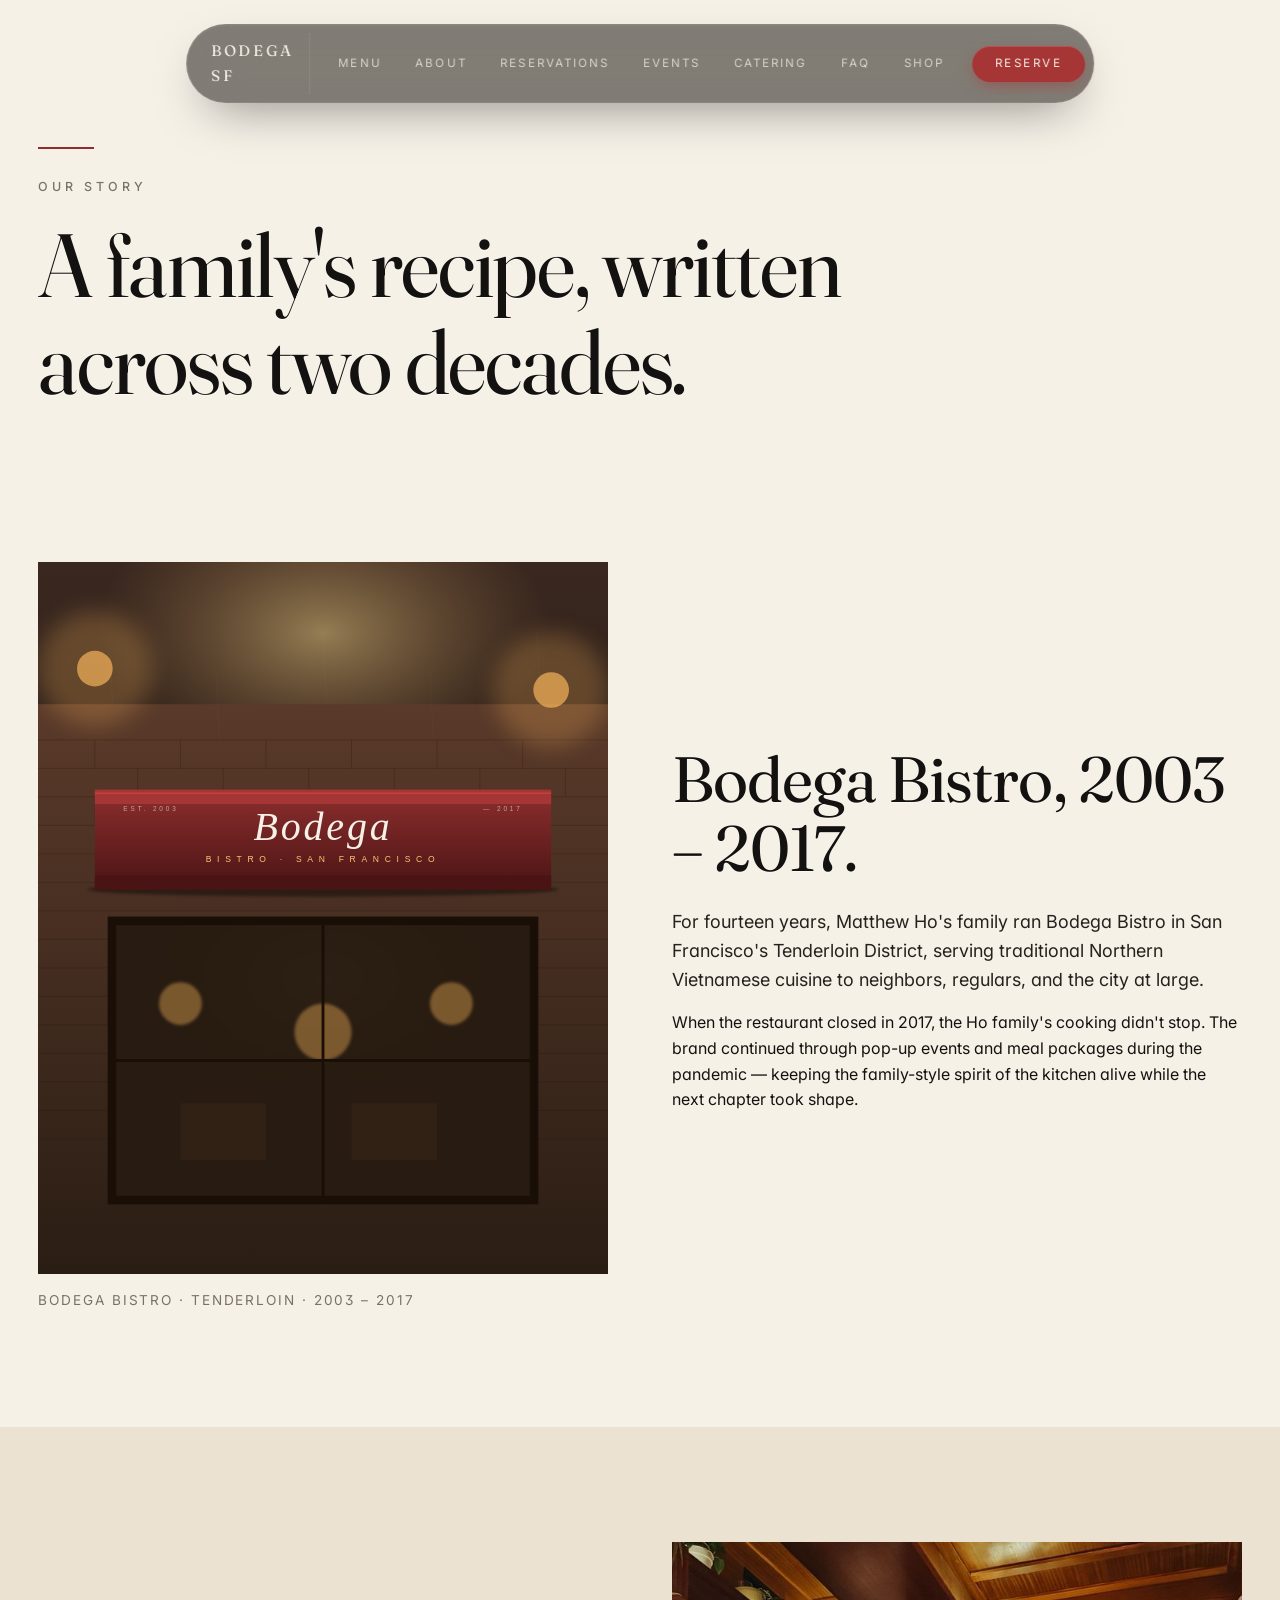
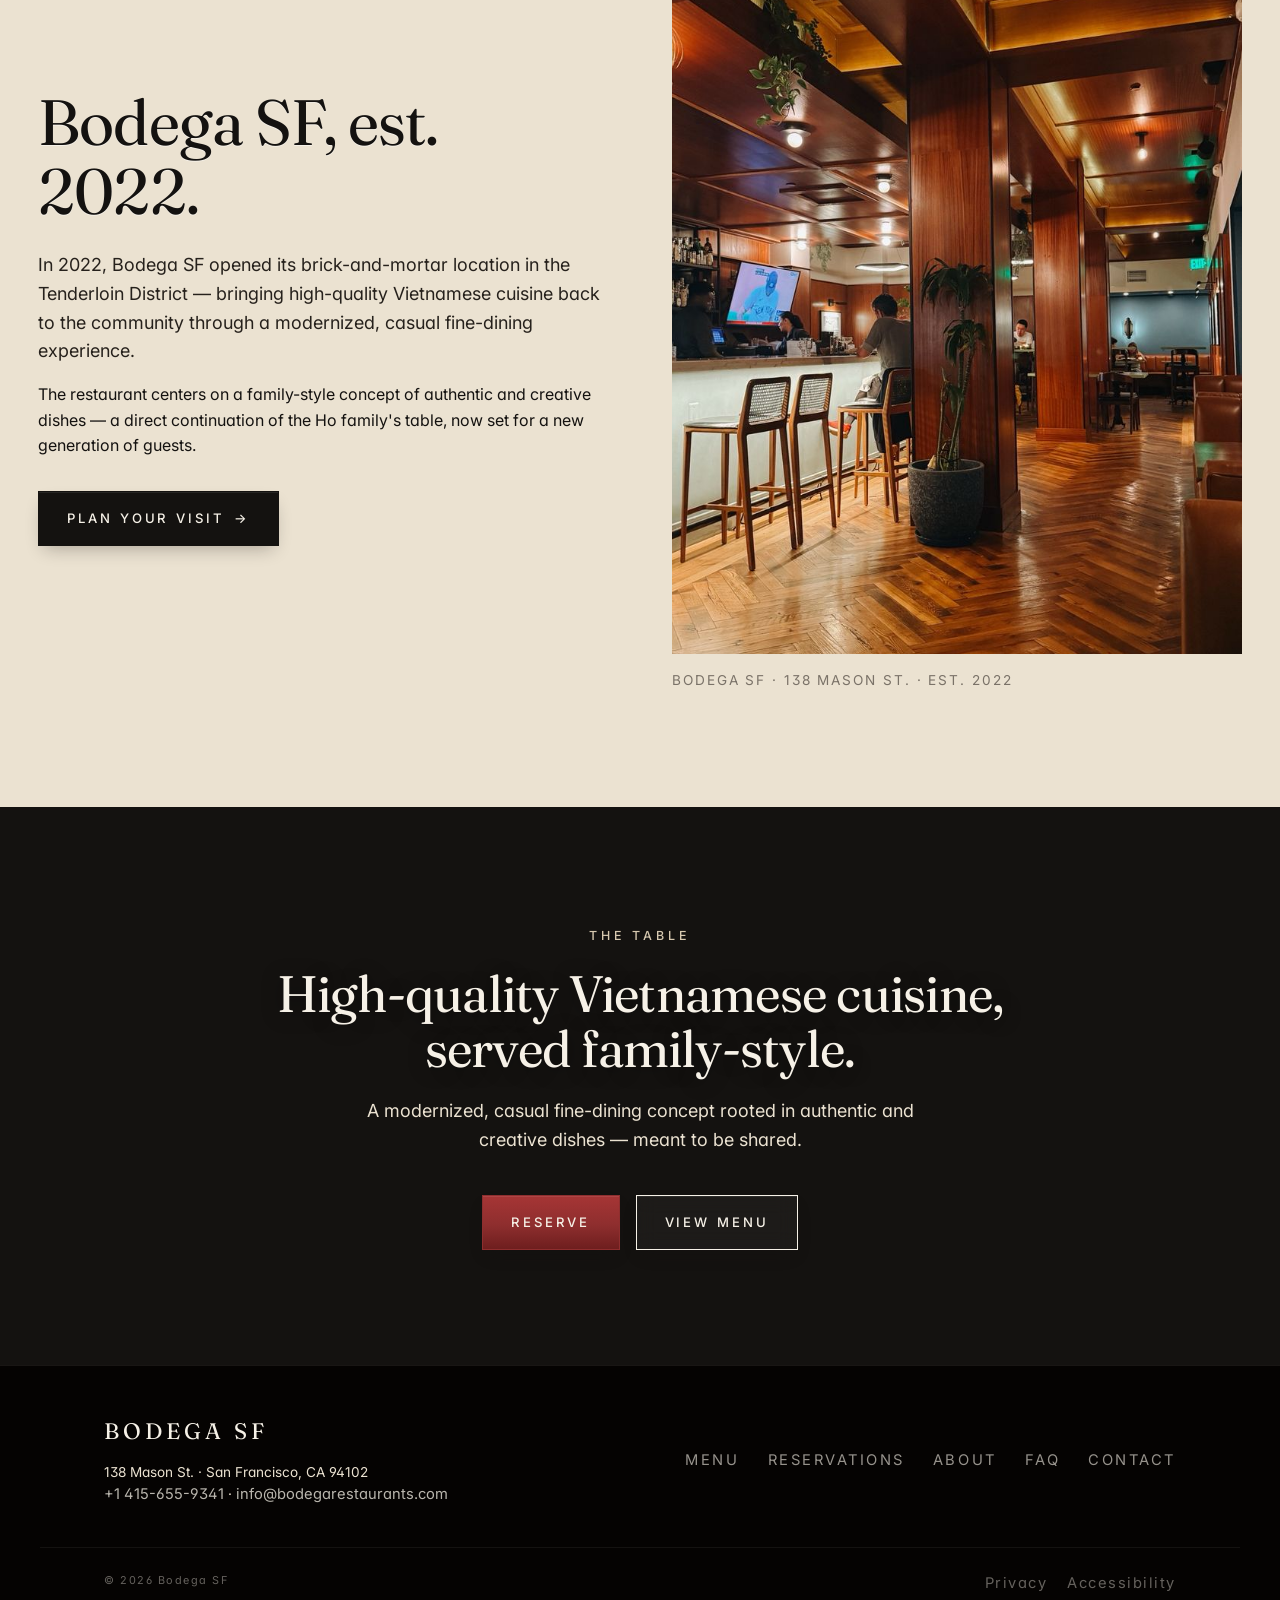
==== commit a0ad6bdf: "Unify inner pages with homepage: pill nav + dark minimal footer All inner pages (menu, about, reserv" ====
--- a/about.html
+++ b/about.html
@@ -11,27 +11,28 @@
   <link rel="stylesheet" href="https://fonts.googleapis.com/css2?family=Fraunces:ital,opsz,wght@0,9..144,300;0,9..144,400;0,9..144,500;0,9..144,600;1,9..144,400&family=Inter:wght@300;400;500;600&display=swap" />
   <link rel="stylesheet" href="css/styles.css" />
   <link rel="stylesheet" href="css/depth.css" />
+  <link rel="stylesheet" href="css/experience.css" />
 </head>
 <body>
 
-  <header class="nav scrolled" role="banner">
-    <a href="index.html" class="brand">BODEGA SF</a>
-    <nav aria-label="Primary"><ul class="primary">
-      <li><a href="menu.html">Menu</a></li>
-      <li><a href="about.html" aria-current="page">About</a></li>
-      <li><a href="reservations.html">Reservations</a></li>
-      <li><a href="private-events.html">Private Events</a></li>
-      <li><a href="catering.html">Catering</a></li>
-      <li><a href="faq.html">FAQ</a></li>
-      <li><a href="shop.html">Shop</a></li>
-    </ul></nav>
-    <div class="cta-wrap">
-      <a class="btn accent inline-reserve" href="https://www.opentable.com/r/bodega-sf-san-francisco" target="_blank" rel="noopener">Reserve</a>
-      <button class="burger" aria-label="Open menu" aria-expanded="false"><span></span></button>
-    </div>
+<!-- ===== Floating pill nav ===== -->
+  <header class="nav-pill" role="banner">
+    <a href="index.html" class="pill-brand">Bodega SF</a>
+    <nav class="pill-links" aria-label="Primary">
+      <a href="menu.html">Menu</a>
+      <a href="about.html" aria-current="page">About</a>
+      <a href="reservations.html">Reservations</a>
+      <a href="private-events.html">Events</a>
+      <a href="catering.html">Catering</a>
+      <a href="faq.html">FAQ</a>
+      <a href="shop.html">Shop</a>
+    </nav>
+    <a class="pill-cta" href="https://www.opentable.com/r/bodega-sf-san-francisco" target="_blank" rel="noopener">Reserve</a>
+    <button class="pill-burger" aria-label="Open menu" aria-expanded="false"><span></span></button>
   </header>
 
-  <aside class="drawer" aria-hidden="true">
+  <!-- Drawer -->
+  <aside class="exp-drawer" aria-hidden="true">
     <ul>
       <li><a href="menu.html">Menu</a></li>
       <li><a href="about.html">About</a></li>
@@ -105,45 +106,28 @@
     </div>
   </section>
 
-  <footer>
-    <div class="container">
-      <div class="footer-grid">
-        <div>
-          <div class="brandline">BODEGA SF</div>
-          <p>138 Mason St.<br>San Francisco, CA 94102</p>
-          <p><a href="tel:+14156559341">+1 415-655-9341</a><br>
-             <a href="sms:+14159186831">+1 415-918-6831 (text)</a><br>
-             <a href="mailto:info@bodegarestaurants.com">info@bodegarestaurants.com</a></p>
-        </div>
-        <div><h5>Visit</h5><ul>
-          <li><a href="menu.html">Menu</a></li>
-          <li><a href="reservations.html">Reservations</a></li>
-          <li><a href="about.html">About</a></li>
-          <li><a href="contact.html">Contact</a></li>
-        </ul></div>
-        <div><h5>Experience</h5><ul>
-          <li><a href="private-events.html">Private Events</a></li>
-          <li><a href="catering.html">Catering</a></li>
-          <li><a href="shop.html">Shop</a></li>
-          <li><a href="press.html">Press</a></li>
-        </ul></div>
-        <div><h5>Guest Services</h5><ul>
-          <li><a href="faq.html">FAQs</a></li>
-          <li><a href="https://www.opentable.com/r/bodega-sf-san-francisco" target="_blank" rel="noopener">Reserve on OpenTable</a></li>
-          <li><a href="https://www.google.com/maps/dir/?api=1&destination=138+Mason+St,San+Francisco,CA+94102" target="_blank" rel="noopener">Get Directions</a></li>
-        </ul></div>
+  <!-- ===== Footer — minimal ===== -->
+  <footer class="exp-footer">
+    <div class="inner-min">
+      <div class="f-left">
+        <div class="brand">BODEGA SF</div>
+        <p>138 Mason St. · San Francisco, CA 94102<br>
+           <a href="tel:+14156559341">+1 415-655-9341</a> · <a href="mailto:info@bodegarestaurants.com">info@bodegarestaurants.com</a></p>
       </div>
-      <div class="footer-base">
-        <span>© <span data-year>2026</span> Bodega SF. All rights reserved.</span>
-        <span><a href="#">Privacy Policy</a><a href="#">Accessibility</a></span>
-      </div>
+      <nav class="f-nav" aria-label="Footer">
+        <a href="menu.html">Menu</a>
+        <a href="reservations.html">Reservations</a>
+        <a href="about.html">About</a>
+        <a href="faq.html">FAQ</a>
+        <a href="contact.html">Contact</a>
+      </nav>
+    </div>
+    <div class="base">
+      <span>© <span data-year>2026</span> Bodega SF</span>
+      <span><a href="#">Privacy</a><a href="#">Accessibility</a></span>
     </div>
   </footer>
 
-  <nav class="mobile-sticky" aria-label="Mobile actions">
-    <a href="https://www.opentable.com/r/bodega-sf-san-francisco" target="_blank" rel="noopener">Reserve</a>
-    <a href="menu.html">Menu</a>
-  </nav>
 
   <script src="js/main.js" defer></script>
 </body>
--- a/css/styles.css
+++ b/css/styles.css
@@ -211,7 +211,9 @@
   padding: 1rem; text-align: center; font-size: .78rem; letter-spacing: .22em; text-transform: uppercase;
 }
 .mobile-sticky a:first-child { background: var(--accent); }
-@media (max-width: 720px){ .mobile-sticky { display: grid; } body { padding-bottom: 56px; } }
+@media (max-width: 720px){ .mobile-sticky { display: grid; } }
+body:has(.mobile-sticky) { padding-bottom: 0; }
+@media (max-width: 720px){ body:has(.mobile-sticky) { padding-bottom: 56px; } }
 
 /* ---------- Hero ---------- */
 .hero {
--- a/css/experience.css
+++ b/css/experience.css
@@ -0,0 +1,926 @@
+/* =========================================================
+   Bodega SF — 3D SPATIAL EXPERIENCE LAYER
+   Rebuilds the homepage composition into a layered 3D world
+   (overrides base styles where composition changes)
+   ========================================================= */
+
+/* ---------- Base reset for new experience ---------- */
+.exp body,
+body.exp { background: #0b0806; color: var(--paper); }
+
+:root {
+  --ink2:    #0a0806;
+  --ink3:    #16110d;
+  --paper2:  #f6f1e7;
+  --cream2:  #e4d6ba;
+  --accent2: #a63535;
+  --accent-dk2: #6e1e1e;
+  --gold2:   #c99a4a;
+  --sand2:   #8c7e62;
+  --ease3d:  cubic-bezier(.19,1,.22,1);
+}
+
+/* Oversized display font class */
+.display {
+  font-family: var(--serif);
+  font-weight: 400;
+  letter-spacing: -.03em;
+  line-height: .85;
+}
+
+/* ---------- Floating pill navigation ---------- */
+.nav-pill {
+  position: fixed; top: 1.5rem; left: 50%;
+  transform: translateX(-50%);
+  z-index: 100;
+  display: flex; align-items: center; gap: .25rem;
+  padding: .5rem;
+  background: rgba(10,8,6,.5);
+  backdrop-filter: blur(24px) saturate(140%);
+  -webkit-backdrop-filter: blur(24px) saturate(140%);
+  border: 1px solid rgba(246,241,231,.08);
+  border-radius: 100px;
+  box-shadow: 0 20px 50px -20px rgba(0,0,0,.5), inset 0 1px 0 rgba(255,255,255,.05);
+  transition: all .5s var(--ease3d);
+  max-width: calc(100vw - 2rem);
+}
+.nav-pill:hover { background: rgba(10,8,6,.75); }
+.nav-pill .pill-brand {
+  font-family: var(--serif);
+  font-size: .95rem;
+  letter-spacing: .18em;
+  text-transform: uppercase;
+  color: var(--paper2);
+  padding: .4rem 1rem;
+  border-right: 1px solid rgba(246,241,231,.1);
+  margin-right: .5rem;
+}
+.nav-pill .pill-links { display: flex; gap: .1rem; }
+.nav-pill .pill-links a {
+  padding: .55rem 1rem;
+  font-size: .72rem;
+  letter-spacing: .18em;
+  text-transform: uppercase;
+  color: rgba(246,241,231,.75);
+  border-radius: 100px;
+  transition: all .3s var(--ease3d);
+}
+.nav-pill .pill-links a:hover { color: var(--paper2); background: rgba(246,241,231,.08); }
+.nav-pill .pill-cta {
+  margin-left: .5rem;
+  padding: .55rem 1.4rem;
+  font-size: .72rem;
+  letter-spacing: .22em;
+  text-transform: uppercase;
+  background: var(--accent2);
+  color: var(--paper2);
+  border-radius: 100px;
+  box-shadow: 0 6px 16px -4px rgba(166,53,53,.6), inset 0 1px 0 rgba(255,255,255,.15);
+  transition: all .3s var(--ease3d);
+}
+.nav-pill .pill-cta:hover { background: var(--accent-dk2); transform: translateY(-1px); }
+.nav-pill .pill-burger {
+  display: none;
+  width: 40px; height: 40px; align-items: center; justify-content: center; color: var(--paper2);
+}
+.nav-pill .pill-burger span { display:block; width: 18px; height: 1.5px; background: currentColor; position: relative; }
+.nav-pill .pill-burger span::before, .nav-pill .pill-burger span::after {
+  content:""; position:absolute; left:0; width:18px; height:1.5px; background: currentColor;
+  transition: transform .3s var(--ease3d);
+}
+.nav-pill .pill-burger span::before { top:-5px; }
+.nav-pill .pill-burger span::after  { top: 5px; }
+body.menu-open .nav-pill .pill-burger span { background: transparent; }
+body.menu-open .nav-pill .pill-burger span::before { transform: translateY(5px) rotate(45deg); }
+body.menu-open .nav-pill .pill-burger span::after  { transform: translateY(-5px) rotate(-45deg); }
+
+@media (max-width: 1100px) {
+  .nav-pill .pill-links { display: none; }
+  .nav-pill .pill-brand { border-right: 0; margin-right: 0; }
+  .nav-pill .pill-burger { display: inline-flex; }
+}
+
+/* ---------- Cinematic hero (spatial scene) ---------- */
+.hero-scene {
+  position: relative;
+  min-height: 100vh; min-height: 100dvh;
+  background: radial-gradient(ellipse at 30% 40%, #2a1e14 0%, #0f0906 55%, #050302 100%);
+  overflow: hidden;
+  perspective: 2400px;
+  perspective-origin: 50% 55%;
+  color: var(--paper2);
+  isolation: isolate;
+}
+
+/* atmospheric back lighting */
+.hero-scene .atmos {
+  position: absolute; inset: 0;
+  background:
+    radial-gradient(ellipse 60% 40% at 70% 30%, rgba(184,140,74,.22), transparent 60%),
+    radial-gradient(ellipse 50% 50% at 20% 70%, rgba(142,46,46,.18), transparent 65%);
+  pointer-events: none; z-index: 1;
+}
+.hero-scene .grain {
+  position: absolute; inset: 0; opacity: .08; pointer-events: none; z-index: 2;
+  background-image: url("data:image/svg+xml;utf8,<svg xmlns='http://www.w3.org/2000/svg' viewBox='0 0 100 100'><filter id='n'><feTurbulence type='fractalNoise' baseFrequency='.9' numOctaves='2' stitchTiles='stitch'/><feColorMatrix values='0 0 0 0 1 0 0 0 0 1 0 0 0 0 1 0 0 0 .5 0'/></filter><rect width='100%' height='100%' filter='url(%23n)'/></svg>");
+  mix-blend-mode: overlay;
+}
+
+/* light shafts */
+.hero-scene .shaft {
+  position: absolute;
+  top: -20%; width: 20px; height: 140%;
+  background: linear-gradient(180deg, transparent, rgba(243,213,138,.14), transparent);
+  filter: blur(14px);
+  pointer-events: none; z-index: 3;
+  transform-origin: top center;
+}
+.hero-scene .shaft.s1 { left: 15%; transform: rotate(12deg); }
+.hero-scene .shaft.s2 { left: 55%; transform: rotate(-8deg); opacity: .7; }
+.hero-scene .shaft.s3 { left: 85%; transform: rotate(10deg); opacity: .5; }
+
+/* MASSIVE wordmark — background layer */
+.hero-scene .mega {
+  position: absolute;
+  left: 50%; top: 50%;
+  transform: translate(-50%, -50%);
+  font-family: var(--serif);
+  font-size: clamp(10rem, 28vw, 28rem);
+  line-height: .78;
+  letter-spacing: -.045em;
+  color: transparent;
+  -webkit-text-stroke: 1px rgba(201,154,74,.3);
+  z-index: 4;
+  pointer-events: none;
+  white-space: nowrap;
+  user-select: none;
+}
+
+/* foreground split headline — upper-left, out of the cards' way */
+.hero-scene .headline {
+  position: absolute;
+  top: clamp(5rem, 15vh, 10rem);
+  left: clamp(1.5rem, 5vw, 5rem);
+  right: clamp(1.5rem, 5vw, 5rem);
+  display: flex; flex-direction: column;
+  z-index: 10;
+  transform-style: preserve-3d;
+  pointer-events: none;
+}
+.hero-scene .headline .line {
+  font-family: var(--serif);
+  font-size: clamp(3.5rem, 13vw, 13rem);
+  line-height: .85;
+  letter-spacing: -.04em;
+  color: var(--paper2);
+  text-shadow: 0 20px 80px rgba(0,0,0,.6);
+  position: relative;
+}
+.hero-scene .headline .line.l1 { transform: translateZ(80px); font-style: normal; }
+.hero-scene .headline .line.l2 {
+  transform: translateZ(60px);
+  margin-left: clamp(1.5rem, 6vw, 6rem);
+  font-style: italic;
+  background: linear-gradient(180deg, #f6f1e7 0%, #d7c9b0 50%, #b8864a 100%);
+  -webkit-background-clip: text; background-clip: text;
+  -webkit-text-fill-color: transparent; color: transparent;
+}
+.hero-scene .headline .line em { color: var(--accent2); font-style: italic; }
+
+/* Big floating phở bowl (middle ground, extends past viewport) */
+.hero-scene .bowl {
+  position: absolute;
+  right: -12%; top: 10%;
+  width: 70vw; max-width: 1000px;
+  aspect-ratio: 1;
+  z-index: 5;
+  pointer-events: none;
+  will-change: transform;
+  animation: hero-bowl-float 11s ease-in-out infinite;
+  filter: drop-shadow(0 80px 100px rgba(0,0,0,.75));
+}
+.hero-scene .bowl img { width: 100%; height: 100%; display: block; }
+@keyframes hero-bowl-float {
+  0%, 100% { transform: translateY(0) rotateX(14deg) rotateZ(-8deg); }
+  50%      { transform: translateY(-24px) rotateX(16deg) rotateZ(-6deg); }
+}
+@media (max-width: 900px){
+  .hero-scene .bowl { right: -30%; top: 30%; width: 110vw; opacity: .4; }
+}
+
+/* Floating meta strip — single horizontal row at bottom, cards don't collide */
+.hero-scene .meta-strip {
+  position: absolute;
+  left: clamp(1.5rem, 5vw, 5rem);
+  right: clamp(1.5rem, 5vw, 5rem);
+  bottom: 8.5rem;
+  z-index: 12;
+  display: grid;
+  grid-template-columns: repeat(3, minmax(0, 1fr));
+  gap: 1rem;
+  max-width: 820px;
+  transform-style: preserve-3d;
+  pointer-events: none;
+}
+.hero-scene .float-card {
+  padding: 1rem 1.25rem;
+  background: rgba(10,8,6,.55);
+  backdrop-filter: blur(16px);
+  -webkit-backdrop-filter: blur(16px);
+  border: 1px solid rgba(246,241,231,.1);
+  box-shadow: 0 20px 60px -20px rgba(0,0,0,.5), inset 0 1px 0 rgba(255,255,255,.08);
+  color: var(--paper2);
+  will-change: transform;
+  pointer-events: auto;
+}
+.hero-scene .float-card .lbl {
+  font-size: .6rem; letter-spacing: .3em; text-transform: uppercase;
+  color: var(--gold2); margin-bottom: .4rem;
+}
+.hero-scene .float-card .val {
+  font-family: var(--serif); font-size: .95rem; line-height: 1.3;
+}
+.hero-scene .fc-address { transform: rotateY(2deg) rotateX(-1deg); }
+.hero-scene .fc-hours   { transform: rotateY(0deg) rotateX(-1deg); }
+.hero-scene .fc-dinner  { transform: rotateY(-2deg) rotateX(-1deg); }
+
+@media (max-width: 900px){
+  .hero-scene .meta-strip {
+    grid-template-columns: 1fr;
+    max-width: 320px;
+    bottom: 10.5rem;
+    gap: .5rem;
+  }
+  .hero-scene .fc-hours { display: none; }
+  .hero-scene .fc-address, .hero-scene .fc-dinner { transform: none; }
+}
+@media (max-height: 760px){
+  .hero-scene .meta-strip { bottom: 7.5rem; }
+}
+
+/* Floating CTA stack — bottom-left, below the strip */
+.hero-scene .cta-stack {
+  position: absolute; z-index: 14;
+  left: clamp(1.5rem, 5vw, 5rem);
+  bottom: 2rem;
+  display: flex; gap: .75rem; align-items: center; flex-wrap: wrap;
+  transform: translateZ(100px);
+}
+.hero-scene .cta-stack a {
+  display: inline-flex; align-items: center; gap: .6rem;
+  padding: 1.1rem 2rem;
+  font-family: var(--sans);
+  font-size: .75rem; letter-spacing: .25em; text-transform: uppercase;
+  border-radius: 100px;
+  transition: all .4s var(--ease3d);
+}
+.hero-scene .cta-reserve {
+  background: linear-gradient(180deg, #c23e3e, #8e2e2e 55%, #6e1e1e);
+  color: var(--paper2);
+  box-shadow: 0 20px 40px -14px rgba(166,53,53,.7), 0 6px 14px -4px rgba(0,0,0,.4), inset 0 1px 0 rgba(255,255,255,.18);
+}
+.hero-scene .cta-reserve:hover { transform: translateY(-3px) scale(1.02); box-shadow: 0 28px 50px -16px rgba(166,53,53,.8), 0 10px 20px -6px rgba(0,0,0,.5); }
+.hero-scene .cta-menu {
+  background: rgba(246,241,231,.05);
+  color: var(--paper2);
+  backdrop-filter: blur(14px);
+  border: 1px solid rgba(246,241,231,.2);
+}
+.hero-scene .cta-menu:hover { background: var(--paper2); color: var(--ink2); }
+
+/* vertical scroll hint */
+.hero-scene .scroll {
+  position: absolute; right: 2rem; bottom: 2rem; z-index: 14;
+  writing-mode: vertical-rl;
+  font-size: .62rem; letter-spacing: .4em; text-transform: uppercase;
+  color: rgba(246,241,231,.5);
+}
+.hero-scene .scroll::after { content:""; display:block; width: 1px; height: 60px; background: currentColor; margin: .75rem auto 0; animation: scroll-dash 2.2s var(--ease3d) infinite; }
+@keyframes scroll-dash { 0%{transform:scaleY(0); transform-origin:top;} 50%{transform:scaleY(1); transform-origin:top;} 51%{transform:scaleY(1); transform-origin:bottom;} 100%{transform:scaleY(0); transform-origin:bottom;} }
+
+/* ---------- INTRO SPACE — black breathing room with floating orbs ---------- */
+.space-intro {
+  position: relative;
+  background: #0a0806;
+  color: var(--paper2);
+  padding: clamp(6rem, 14vh, 14rem) 0;
+  overflow: hidden;
+}
+.space-intro .stroked {
+  position: absolute;
+  font-family: var(--serif);
+  color: transparent;
+  -webkit-text-stroke: 1px rgba(201,154,74,.22);
+  font-size: clamp(6rem, 18vw, 20rem);
+  font-style: italic;
+  line-height: 1;
+  letter-spacing: -.03em;
+  pointer-events: none;
+  user-select: none;
+  white-space: nowrap;
+  top: 50%;
+  left: -5%;
+  transform: translateY(-50%) rotate(-5deg);
+  z-index: 1;
+}
+.space-intro .content {
+  position: relative; z-index: 2;
+  max-width: 1200px; margin: 0 auto;
+  padding: 0 clamp(1.5rem, 5vw, 5rem);
+  display: grid; grid-template-columns: 1fr 1fr; gap: clamp(2rem, 6vw, 6rem);
+  align-items: center;
+}
+.space-intro h2 {
+  font-family: var(--serif);
+  font-size: clamp(2.5rem, 5vw, 4.5rem);
+  line-height: .95;
+  color: var(--paper2);
+  letter-spacing: -.02em;
+  margin: 0 0 1.5rem;
+}
+.space-intro h2 em { color: var(--gold2); font-style: italic; }
+.space-intro p { color: rgba(246,241,231,.7); font-size: 1.05rem; line-height: 1.7; max-width: 56ch; }
+
+/* floating circular food stamps */
+.space-intro .stamps { position: relative; height: 480px; }
+.space-intro .stamp {
+  position: absolute;
+  border-radius: 50%;
+  overflow: hidden;
+  box-shadow: 0 30px 70px -20px rgba(0,0,0,.7), inset 0 0 0 2px rgba(246,241,231,.1);
+  transition: transform .6s var(--ease3d);
+  will-change: transform;
+}
+.space-intro .stamp img { width: 100%; height: 100%; object-fit: cover; display: block; }
+.space-intro .stamp.a {
+  width: 300px; height: 300px;
+  top: 20px; left: 10%;
+  transform: rotate(-6deg);
+  z-index: 2;
+}
+.space-intro .stamp.b {
+  width: 220px; height: 220px;
+  top: 30%; right: 8%;
+  transform: rotate(8deg);
+  z-index: 3;
+}
+.space-intro .stamp.c {
+  width: 180px; height: 180px;
+  bottom: 10px; left: 42%;
+  transform: rotate(-3deg);
+  z-index: 1;
+}
+.space-intro .stamp:hover { transform: rotate(0) scale(1.04); z-index: 4; }
+@media (max-width: 900px){
+  .space-intro .content { grid-template-columns: 1fr; }
+  .space-intro .stamps { height: 320px; margin-top: 2rem; }
+  .space-intro .stamp.a { width: 200px; height: 200px; }
+  .space-intro .stamp.b { width: 150px; height: 150px; }
+  .space-intro .stamp.c { width: 130px; height: 130px; }
+}
+
+/* ---------- SPATIAL TIMELINE ---------- */
+.timeline-3d {
+  position: relative;
+  background: linear-gradient(180deg, #0a0806 0%, #1a120d 50%, #0a0806 100%);
+  color: var(--paper2);
+  padding: clamp(6rem, 14vh, 14rem) 0;
+  overflow: hidden;
+}
+.timeline-3d .center-line {
+  position: absolute;
+  left: 50%; top: 0; bottom: 0; width: 1px;
+  background: linear-gradient(180deg, transparent, rgba(201,154,74,.3) 15%, rgba(201,154,74,.3) 85%, transparent);
+  z-index: 1;
+}
+.timeline-3d .head {
+  text-align: center; max-width: 820px; margin: 0 auto 6rem; padding: 0 var(--gutter);
+  position: relative; z-index: 2;
+}
+.timeline-3d .head .eyebrow {
+  color: var(--gold2); font-size: .7rem; letter-spacing: .34em; text-transform: uppercase;
+}
+.timeline-3d .head h2 {
+  font-family: var(--serif);
+  font-size: clamp(2.5rem, 5vw, 4.5rem);
+  color: var(--paper2); margin: 1rem 0 0; line-height: .95; letter-spacing: -.02em;
+}
+.timeline-3d .head h2 em { color: var(--gold2); font-style: italic; }
+
+.timeline-3d .events {
+  position: relative; z-index: 2;
+  max-width: 1200px; margin: 0 auto; padding: 0 clamp(1.5rem, 5vw, 5rem);
+}
+.timeline-3d .ev {
+  display: grid; grid-template-columns: 1fr 160px 1fr; gap: 2rem;
+  align-items: center;
+  padding: 4rem 0;
+  position: relative;
+}
+.timeline-3d .ev:nth-child(even) { direction: rtl; }
+.timeline-3d .ev > * { direction: ltr; }
+.timeline-3d .ev .photo {
+  width: 160px; height: 160px; border-radius: 50%;
+  overflow: hidden; justify-self: center;
+  box-shadow: 0 20px 40px -10px rgba(0,0,0,.6), inset 0 0 0 2px rgba(201,154,74,.4);
+  transition: transform .6s var(--ease3d);
+  will-change: transform;
+}
+.timeline-3d .ev .photo img { width: 100%; height: 100%; object-fit: cover; }
+.timeline-3d .ev .photo:hover { transform: scale(1.08) rotate(-4deg); }
+
+.timeline-3d .ev .year {
+  font-family: var(--serif);
+  font-size: clamp(4rem, 10vw, 9rem);
+  color: var(--gold2); line-height: .85; letter-spacing: -.03em;
+  text-shadow: 0 10px 40px rgba(201,154,74,.3);
+}
+.timeline-3d .ev:nth-child(even) .year { text-align: right; }
+.timeline-3d .ev .body h3 {
+  font-family: var(--serif); font-size: clamp(1.4rem, 2.2vw, 2rem);
+  color: var(--paper2); margin: 0 0 .75rem; line-height: 1.1;
+}
+.timeline-3d .ev .body p { color: rgba(246,241,231,.72); margin: 0; max-width: 42ch; }
+.timeline-3d .ev:nth-child(even) .body { text-align: right; }
+.timeline-3d .ev:nth-child(even) .body p { margin-left: auto; }
+
+@media (max-width: 820px){
+  .timeline-3d .center-line { left: 50px; }
+  .timeline-3d .ev, .timeline-3d .ev:nth-child(even) { direction: ltr; grid-template-columns: 100px 1fr; grid-template-areas: "photo year" "photo body"; gap: .5rem 1.5rem; padding: 2rem 0; }
+  .timeline-3d .ev .photo { grid-area: photo; width: 90px; height: 90px; justify-self: start; }
+  .timeline-3d .ev .year { grid-area: year; font-size: 3.5rem; text-align: left; }
+  .timeline-3d .ev .body { grid-area: body; text-align: left; }
+  .timeline-3d .ev:nth-child(even) .year, .timeline-3d .ev:nth-child(even) .body { text-align: left; }
+}
+
+/* ---------- 3D MENU PANEL STACK ---------- */
+.menu-3d {
+  position: relative;
+  background: #0a0806;
+  color: var(--paper2);
+  padding: clamp(6rem, 14vh, 14rem) 0;
+  overflow: hidden;
+  perspective: 1600px;
+}
+.menu-3d .mega-word {
+  position: absolute;
+  top: 4rem;
+  left: -5%;
+  font-family: var(--serif);
+  font-size: clamp(8rem, 22vw, 22rem);
+  color: transparent;
+  -webkit-text-stroke: 1px rgba(246,241,231,.08);
+  letter-spacing: -.04em;
+  line-height: .85;
+  pointer-events: none; user-select: none;
+  white-space: nowrap;
+  z-index: 1;
+}
+.menu-3d .head {
+  position: relative; z-index: 3;
+  max-width: 1200px; margin: 0 auto 4rem; padding: 0 clamp(1.5rem, 5vw, 5rem);
+  display: flex; align-items: flex-end; justify-content: space-between; gap: 2rem; flex-wrap: wrap;
+}
+.menu-3d .head .eyebrow { color: var(--gold2); font-size: .7rem; letter-spacing: .34em; text-transform: uppercase; }
+.menu-3d .head h2 {
+  font-family: var(--serif);
+  font-size: clamp(2.5rem, 5vw, 4.5rem);
+  color: var(--paper2); margin: 1rem 0 0; line-height: .95; letter-spacing: -.02em;
+}
+.menu-3d .head h2 em { color: var(--gold2); font-style: italic; }
+.menu-3d .head .view-all {
+  padding: 1rem 2rem; border-radius: 100px;
+  background: rgba(246,241,231,.05); color: var(--paper2);
+  font-size: .72rem; letter-spacing: .25em; text-transform: uppercase;
+  border: 1px solid rgba(246,241,231,.2);
+  backdrop-filter: blur(12px);
+  transition: all .3s var(--ease3d);
+}
+.menu-3d .head .view-all:hover { background: var(--paper2); color: var(--ink2); }
+
+.menu-stack {
+  position: relative; z-index: 3;
+  max-width: 1200px; margin: 0 auto; padding: 0 clamp(1.5rem, 5vw, 5rem);
+  display: grid; grid-template-columns: repeat(4, 1fr); gap: 1rem;
+  perspective: 1800px;
+}
+.menu-stack .panel {
+  position: relative;
+  display: block;
+  padding: 3rem 2rem;
+  min-height: 440px;
+  background: linear-gradient(165deg, #1b140e 0%, #0f0a07 100%);
+  color: var(--paper2);
+  border: 1px solid rgba(246,241,231,.08);
+  overflow: hidden;
+  text-decoration: none;
+  transform-style: preserve-3d;
+  transition: transform .7s var(--ease3d), background .5s var(--ease3d), box-shadow .7s var(--ease3d);
+  will-change: transform;
+  box-shadow: 0 20px 50px -20px rgba(0,0,0,.6);
+}
+.menu-stack .panel::before {
+  content:""; position: absolute; inset: 0;
+  background: radial-gradient(circle at 70% 20%, rgba(201,154,74,.15), transparent 50%);
+  opacity: 0; transition: opacity .5s var(--ease3d);
+}
+.menu-stack .panel:hover::before { opacity: 1; }
+.menu-stack .panel:nth-child(1) { transform: rotateY(8deg) translateZ(0); }
+.menu-stack .panel:nth-child(2) { transform: rotateY(3deg) translateZ(10px); }
+.menu-stack .panel:nth-child(3) { transform: rotateY(-3deg) translateZ(10px); }
+.menu-stack .panel:nth-child(4) { transform: rotateY(-8deg) translateZ(0); }
+.menu-stack .panel:hover {
+  transform: rotateY(0) translateZ(60px) scale(1.03);
+  box-shadow: 0 50px 100px -30px rgba(0,0,0,.9), 0 0 60px -20px rgba(201,154,74,.3);
+  z-index: 10;
+}
+
+.menu-stack .panel .num {
+  font-family: var(--serif);
+  font-size: .72rem; letter-spacing: .4em; color: var(--gold2);
+  margin-bottom: 3rem;
+}
+.menu-stack .panel .title {
+  font-family: var(--serif);
+  font-size: clamp(1.6rem, 2.4vw, 2.1rem);
+  line-height: 1;
+  letter-spacing: -.01em;
+  color: var(--paper2);
+  margin-bottom: 1rem;
+}
+.menu-stack .panel .desc {
+  font-size: .9rem;
+  color: rgba(246,241,231,.6);
+  line-height: 1.5;
+  max-width: 90%;
+}
+.menu-stack .panel .arrow {
+  position: absolute;
+  bottom: 2rem; left: 2rem;
+  width: 44px; height: 44px;
+  border: 1px solid rgba(246,241,231,.3);
+  border-radius: 50%;
+  display: inline-flex; align-items: center; justify-content: center;
+  transition: all .4s var(--ease3d);
+  color: var(--paper2);
+}
+.menu-stack .panel:hover .arrow { background: var(--accent2); border-color: var(--accent2); transform: translateX(6px); }
+.menu-stack .panel .ornament {
+  position: absolute; right: -2rem; bottom: -2rem;
+  width: 180px; height: 180px; opacity: .15;
+}
+
+@media (max-width: 900px){
+  .menu-stack { grid-template-columns: 1fr 1fr; gap: 1rem; }
+  .menu-stack .panel:nth-child(1), .menu-stack .panel:nth-child(2), .menu-stack .panel:nth-child(3), .menu-stack .panel:nth-child(4) { transform: none; }
+  .menu-stack .panel { min-height: 300px; padding: 2rem 1.5rem; }
+}
+@media (max-width: 540px){
+  .menu-stack { grid-template-columns: 1fr; }
+}
+
+/* ---------- FLOATING RESERVATION CARD ---------- */
+.reserve-float {
+  position: relative;
+  background: #0a0806;
+  color: var(--paper2);
+  padding: clamp(6rem, 14vh, 14rem) 0;
+  overflow: hidden;
+  perspective: 1800px;
+}
+.reserve-float .scene-bg {
+  position: absolute; inset: 0;
+  background:
+    radial-gradient(ellipse at 20% 50%, rgba(166,53,53,.2), transparent 55%),
+    radial-gradient(ellipse at 80% 50%, rgba(201,154,74,.15), transparent 55%);
+  pointer-events: none;
+}
+.reserve-float .mega-r {
+  position: absolute;
+  top: 50%; left: -5%;
+  transform: translateY(-50%) rotate(-90deg);
+  font-family: var(--serif);
+  color: transparent;
+  -webkit-text-stroke: 1px rgba(246,241,231,.06);
+  font-size: clamp(6rem, 14vw, 14rem);
+  letter-spacing: .3em;
+  pointer-events: none; user-select: none;
+}
+.reserve-float .inner {
+  position: relative; z-index: 2;
+  max-width: 1200px; margin: 0 auto; padding: 0 clamp(1.5rem, 5vw, 5rem);
+  display: grid; grid-template-columns: 1fr 1fr; gap: 4rem; align-items: center;
+}
+@media (max-width: 900px){ .reserve-float .inner { grid-template-columns: 1fr; } }
+.reserve-float .left h2 {
+  font-family: var(--serif);
+  font-size: clamp(2.5rem, 5vw, 4.5rem);
+  color: var(--paper2); margin: 1rem 0 1.5rem; line-height: .95; letter-spacing: -.02em;
+}
+.reserve-float .left h2 em { color: var(--gold2); font-style: italic; }
+.reserve-float .left .eyebrow { color: var(--gold2); font-size: .7rem; letter-spacing: .34em; text-transform: uppercase; }
+.reserve-float .left p { color: rgba(246,241,231,.72); max-width: 48ch; }
+
+/* The 3D reservation card */
+.res-card {
+  position: relative;
+  transform-style: preserve-3d;
+  perspective: 1400px;
+  will-change: transform;
+}
+.res-card .card {
+  padding: 2.5rem;
+  background: linear-gradient(165deg, #f6f1e7 0%, #e4d6ba 100%);
+  color: var(--ink2);
+  border-radius: 4px;
+  transform: rotateY(-8deg) rotateX(4deg);
+  box-shadow:
+    0 60px 100px -30px rgba(0,0,0,.7),
+    0 20px 40px -10px rgba(166,53,53,.2),
+    inset 0 1px 0 rgba(255,255,255,.6);
+  transition: transform .8s var(--ease3d);
+}
+.res-card:hover .card { transform: rotateY(-4deg) rotateX(2deg); }
+.res-card .card .r-head {
+  display: flex; justify-content: space-between; align-items: baseline;
+  padding-bottom: 1.5rem; margin-bottom: 1.5rem;
+  border-bottom: 1px solid rgba(20,18,16,.14);
+}
+.res-card .card .r-head .brand { font-family: var(--serif); font-size: 1.2rem; letter-spacing: .18em; text-transform: uppercase; }
+.res-card .card .r-head .num { font-family: var(--sans); font-size: .7rem; letter-spacing: .22em; color: var(--sand2); }
+.res-card .card .row { display: flex; justify-content: space-between; align-items: center; padding: .9rem 0; border-bottom: 1px dashed rgba(20,18,16,.1); }
+.res-card .card .row:last-child { border-bottom: 0; }
+.res-card .card .row .k { font-size: .68rem; letter-spacing: .22em; text-transform: uppercase; color: var(--sand2); }
+.res-card .card .row .v { font-family: var(--serif); font-size: 1rem; color: var(--ink2); text-align: right; }
+.res-card .card .cta {
+  display: block; margin-top: 1.5rem;
+  padding: 1.1rem; text-align: center;
+  background: linear-gradient(180deg, #a63535, #6e1e1e);
+  color: var(--paper2);
+  font-size: .72rem; letter-spacing: .28em; text-transform: uppercase;
+  border-radius: 2px;
+  box-shadow: 0 14px 24px -10px rgba(166,53,53,.6), inset 0 1px 0 rgba(255,255,255,.15);
+  transition: all .3s var(--ease3d);
+}
+.res-card .card .cta:hover { transform: translateY(-2px); box-shadow: 0 20px 32px -12px rgba(166,53,53,.8); }
+
+/* floating ticket stub beside the card */
+.res-card .stub {
+  position: absolute;
+  top: -2rem; right: -2rem;
+  padding: 1rem 1.25rem;
+  background: var(--accent2);
+  color: var(--paper2);
+  font-family: var(--serif);
+  font-size: .95rem;
+  letter-spacing: .18em;
+  text-transform: uppercase;
+  transform: rotate(8deg);
+  box-shadow: 0 20px 40px -14px rgba(0,0,0,.5);
+  z-index: 2;
+}
+@media (max-width: 500px){ .res-card .stub { right: 0; top: -1rem; } }
+
+/* ---------- SCATTER GALLERY ---------- */
+.scatter {
+  position: relative;
+  background: #0f0a07;
+  color: var(--paper2);
+  padding: clamp(6rem, 14vh, 14rem) 0;
+  overflow: hidden;
+}
+.scatter .inner {
+  position: relative;
+  max-width: 1200px; margin: 0 auto; padding: 0 clamp(1.5rem, 5vw, 5rem);
+}
+.scatter .mega-tag {
+  font-family: var(--serif);
+  font-size: clamp(3rem, 8vw, 9rem);
+  font-style: italic;
+  color: transparent;
+  -webkit-text-stroke: 1px rgba(201,154,74,.3);
+  letter-spacing: -.02em;
+  line-height: .9;
+}
+.scatter .mega-tag strong { font-weight: 400; -webkit-text-fill-color: var(--paper2); -webkit-text-stroke: 0; }
+
+.scatter-grid {
+  position: relative;
+  margin-top: 4rem;
+  display: grid;
+  grid-template-columns: repeat(12, 1fr);
+  grid-auto-rows: minmax(0, auto);
+  gap: 1rem;
+}
+.scatter-grid .shot {
+  position: relative;
+  overflow: hidden;
+  background: var(--ink3);
+  box-shadow: 0 24px 48px -20px rgba(0,0,0,.65), inset 0 0 0 1px rgba(246,241,231,.08);
+  transition: transform .55s var(--ease3d), box-shadow .55s var(--ease3d);
+  will-change: transform;
+}
+.scatter-grid .shot img {
+  width: 100%; height: 100%;
+  object-fit: cover; display: block;
+  transition: transform 1.2s var(--ease3d);
+}
+.scatter-grid .shot:hover {
+  transform: translateY(-6px);
+  box-shadow: 0 40px 80px -24px rgba(0,0,0,.9), inset 0 0 0 1px rgba(201,154,74,.3);
+}
+.scatter-grid .shot:hover img { transform: scale(1.06); }
+
+/* Caption overlay */
+.scatter-grid .shot .cap {
+  position: absolute; left: 1rem; bottom: 1rem;
+  font-family: var(--sans);
+  font-size: .62rem; letter-spacing: .32em; text-transform: uppercase;
+  color: var(--paper2);
+  padding: .4rem .7rem;
+  background: rgba(10,8,6,.55);
+  backdrop-filter: blur(10px);
+  border: 1px solid rgba(246,241,231,.15);
+  opacity: 0; transform: translateY(6px);
+  transition: all .4s var(--ease3d);
+}
+.scatter-grid .shot:hover .cap { opacity: 1; transform: translateY(0); }
+
+/* Editorial 2-photo layout — side by side */
+.scatter-grid .s1 { grid-column: span 6; grid-row: 1; aspect-ratio: 4/3; }   /* meatballs */
+.scatter-grid .s3 { grid-column: span 6; grid-row: 1; aspect-ratio: 4/3; }   /* cocktails */
+
+/* Mobile */
+@media (max-width: 720px){
+  .scatter-grid { grid-template-columns: 1fr; gap: .75rem; }
+  .scatter-grid .shot { grid-column: span 1 !important; grid-row: auto !important; aspect-ratio: 4/3 !important; }
+}
+
+/* ---------- PRESS editorial strip ---------- */
+.press-strip {
+  position: relative;
+  background: #f6f1e7;
+  color: var(--ink2);
+  padding: clamp(6rem, 14vh, 14rem) 0;
+  overflow: hidden;
+}
+.press-strip .inner { max-width: 1200px; margin: 0 auto; padding: 0 clamp(1.5rem, 5vw, 5rem); }
+.press-strip .eyebrow { color: var(--accent2); font-size: .7rem; letter-spacing: .34em; text-transform: uppercase; }
+.press-strip h2 {
+  font-family: var(--serif);
+  font-size: clamp(2.5rem, 5vw, 4.5rem);
+  color: var(--ink2); margin: 1rem 0 3rem; line-height: 1; letter-spacing: -.02em;
+  max-width: 20ch;
+}
+.press-strip h2 em { color: var(--accent2); font-style: italic; }
+.press-strip .pubs {
+  display: grid; grid-template-columns: repeat(6, 1fr); gap: 0;
+  border-top: 1px solid rgba(20,18,16,.14);
+  border-bottom: 1px solid rgba(20,18,16,.14);
+}
+.press-strip .pubs a {
+  padding: 2.5rem 1rem; text-align: center;
+  font-family: var(--serif); font-size: 1.1rem;
+  color: var(--ink2);
+  border-right: 1px solid rgba(20,18,16,.08);
+  transition: all .3s var(--ease3d);
+  position: relative;
+}
+.press-strip .pubs a:last-child { border-right: 0; }
+.press-strip .pubs a:hover { background: var(--ink2); color: var(--paper2); transform: translateY(-4px); }
+@media (max-width: 820px){ .press-strip .pubs { grid-template-columns: repeat(2, 1fr); } .press-strip .pubs a { border-bottom: 1px solid rgba(20,18,16,.08); } }
+
+/* ---------- CONTACT: entering the restaurant ---------- */
+.enter {
+  position: relative;
+  min-height: 100vh;
+  color: var(--paper2);
+  background: #0a0806;
+  overflow: hidden;
+  display: flex; align-items: center;
+  padding: 6rem 0;
+}
+.enter .bg-shot {
+  position: absolute; inset: 0;
+  background-image: linear-gradient(180deg, rgba(10,8,6,.55), rgba(10,8,6,.9)), url('../images/photo-interior.jpg');
+  background-size: cover; background-position: center;
+  filter: brightness(.75) contrast(1.05) saturate(1.1);
+  z-index: 1;
+}
+.enter .inner {
+  position: relative; z-index: 2;
+  max-width: 1200px; margin: 0 auto; padding: 0 clamp(1.5rem, 5vw, 5rem);
+  display: grid; grid-template-columns: 1fr 1fr; gap: 4rem; align-items: center;
+}
+@media (max-width: 900px){ .enter .inner { grid-template-columns: 1fr; } }
+.enter .eyebrow { color: var(--gold2); font-size: .7rem; letter-spacing: .34em; text-transform: uppercase; }
+.enter h2 {
+  font-family: var(--serif);
+  font-size: clamp(3rem, 7vw, 6rem);
+  color: var(--paper2); margin: 1rem 0 2rem; line-height: .9; letter-spacing: -.03em;
+}
+.enter h2 em { color: var(--gold2); font-style: italic; }
+.enter .enter-grid { display: grid; gap: 1.25rem; }
+.enter .enter-grid > div { padding: 1.25rem 0; border-bottom: 1px solid rgba(246,241,231,.15); }
+.enter .enter-grid .k { font-size: .66rem; letter-spacing: .3em; text-transform: uppercase; color: var(--gold2); margin-bottom: .3rem; }
+.enter .enter-grid .v { font-family: var(--serif); font-size: 1.3rem; color: var(--paper2); }
+.enter .enter-grid .v a { color: inherit; border-bottom: 1px solid transparent; transition: border-color .2s; }
+.enter .enter-grid .v a:hover { border-color: var(--gold2); }
+
+.enter .enter-ctas { display: grid; grid-template-columns: repeat(2, 1fr); gap: .75rem; margin-top: 2rem; }
+.enter .enter-ctas a {
+  padding: 1.1rem; text-align: center;
+  background: rgba(246,241,231,.05); color: var(--paper2);
+  border: 1px solid rgba(246,241,231,.2);
+  font-size: .7rem; letter-spacing: .25em; text-transform: uppercase;
+  backdrop-filter: blur(12px);
+  transition: all .3s var(--ease3d);
+}
+.enter .enter-ctas a:hover { background: var(--paper2); color: var(--ink2); }
+.enter .enter-ctas a.primary { background: var(--accent2); border-color: var(--accent2); }
+.enter .enter-ctas a.primary:hover { background: var(--accent-dk2); color: var(--paper2); border-color: var(--accent-dk2); }
+
+/* ---------- MINIMAL FOOTER ---------- */
+.exp-footer {
+  position: relative;
+  background: #050302;
+  color: rgba(246,241,231,.7);
+  padding: 3rem 0 1.5rem;
+  border-top: 1px solid rgba(246,241,231,.08);
+}
+.exp-footer .inner-min {
+  max-width: 1200px; margin: 0 auto; padding: 0 clamp(1.5rem, 5vw, 5rem);
+  display: flex; justify-content: space-between; align-items: center;
+  gap: 2rem; flex-wrap: wrap;
+}
+.exp-footer .brand { font-family: var(--serif); font-size: 1.4rem; letter-spacing: .18em; color: var(--paper2); margin-bottom: .75rem; }
+.exp-footer .f-left p { font-size: .85rem; line-height: 1.6; margin: 0; }
+.exp-footer .f-left a { color: rgba(246,241,231,.75); border-bottom: 1px solid transparent; transition: border-color .2s; }
+.exp-footer .f-left a:hover { border-color: var(--gold2); color: var(--paper2); }
+
+.exp-footer .f-nav {
+  display: flex; flex-wrap: wrap; gap: 1.75rem;
+  font-size: .72rem; letter-spacing: .22em; text-transform: uppercase;
+}
+.exp-footer .f-nav a { color: rgba(246,241,231,.6); transition: color .25s; }
+.exp-footer .f-nav a:hover { color: var(--gold2); }
+
+.exp-footer .base {
+  max-width: 1200px; margin: 2.5rem auto 0; padding: 1.5rem clamp(1.5rem, 5vw, 5rem) 0;
+  border-top: 1px solid rgba(246,241,231,.06);
+  display: flex; justify-content: space-between; flex-wrap: wrap; gap: 1rem;
+  font-size: .68rem; letter-spacing: .14em; color: rgba(246,241,231,.4);
+}
+.exp-footer .base a { color: inherit; margin-left: 1.25rem; transition: color .25s; }
+.exp-footer .base a:hover { color: var(--paper2); }
+
+@media (max-width: 740px){
+  .exp-footer .inner-min { flex-direction: column; align-items: flex-start; gap: 1.5rem; }
+  .exp-footer .f-nav { gap: 1.25rem; }
+}
+
+/* ---------- Mobile drawer specific to experience ---------- */
+.exp-drawer {
+  position: fixed; inset: 0; z-index: 90;
+  background: rgba(10,8,6,.95);
+  backdrop-filter: blur(30px);
+  padding: 5rem clamp(1.5rem, 5vw, 5rem) 3rem;
+  transform: translateY(-100%);
+  opacity: 0; visibility: hidden;
+  transition: opacity .5s var(--ease3d), transform .55s var(--ease3d), visibility 0s linear .55s;
+  overflow-y: auto;
+}
+body.menu-open .exp-drawer {
+  opacity: 1; visibility: visible; transform: translateY(0);
+  transition: opacity .5s var(--ease3d), transform .55s var(--ease3d), visibility 0s linear 0s;
+}
+.exp-drawer ul { list-style: none; padding: 0; margin: 0; display: grid; gap: .5rem; }
+.exp-drawer li a {
+  font-family: var(--serif);
+  font-size: clamp(1.5rem, 6vw, 2.5rem);
+  color: var(--paper2);
+  padding: .5rem 0;
+  display: block;
+  border-bottom: 1px solid rgba(246,241,231,.08);
+}
+.exp-drawer li:last-child a { border-bottom: 0; }
+.exp-drawer .meta {
+  margin-top: 2rem; padding-top: 1.5rem; border-top: 1px solid rgba(246,241,231,.1);
+  display: grid; gap: .5rem; font-size: .9rem; color: rgba(246,241,231,.7);
+}
+
+/* ---------- Reveal animations ---------- */
+.reveal {
+  opacity: 0;
+  transform: translateY(32px);
+  transition: opacity 1.1s var(--ease3d), transform 1.1s var(--ease3d);
+}
+.reveal.visible { opacity: 1; transform: translateY(0); }
+
+/* reduced motion */
+@media (prefers-reduced-motion: reduce) {
+  .hero-scene .bowl { animation: none; }
+  .reveal, .reveal.visible { transform: none !important; }
+  .menu-stack .panel, .scatter-grid .shot { transform: none !important; transition: none !important; }
+  .res-card .card { transform: none !important; }
+}
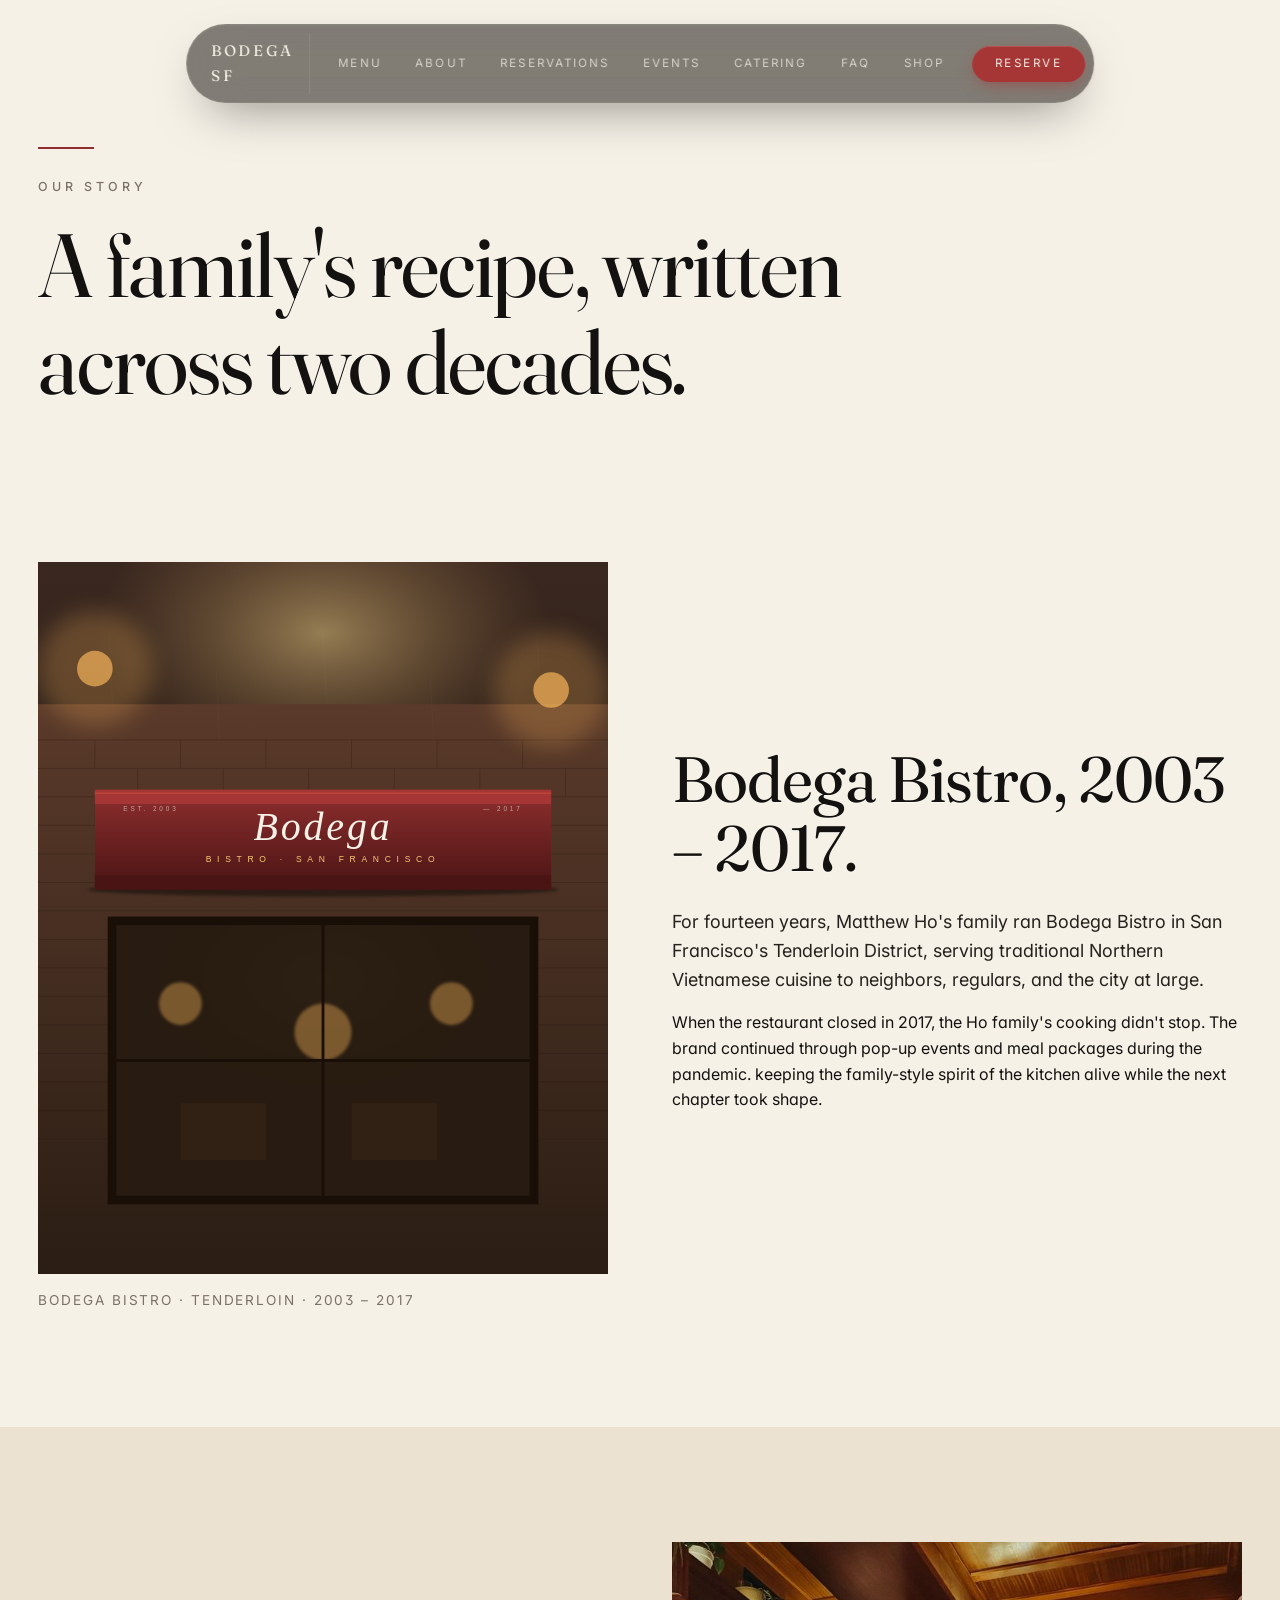
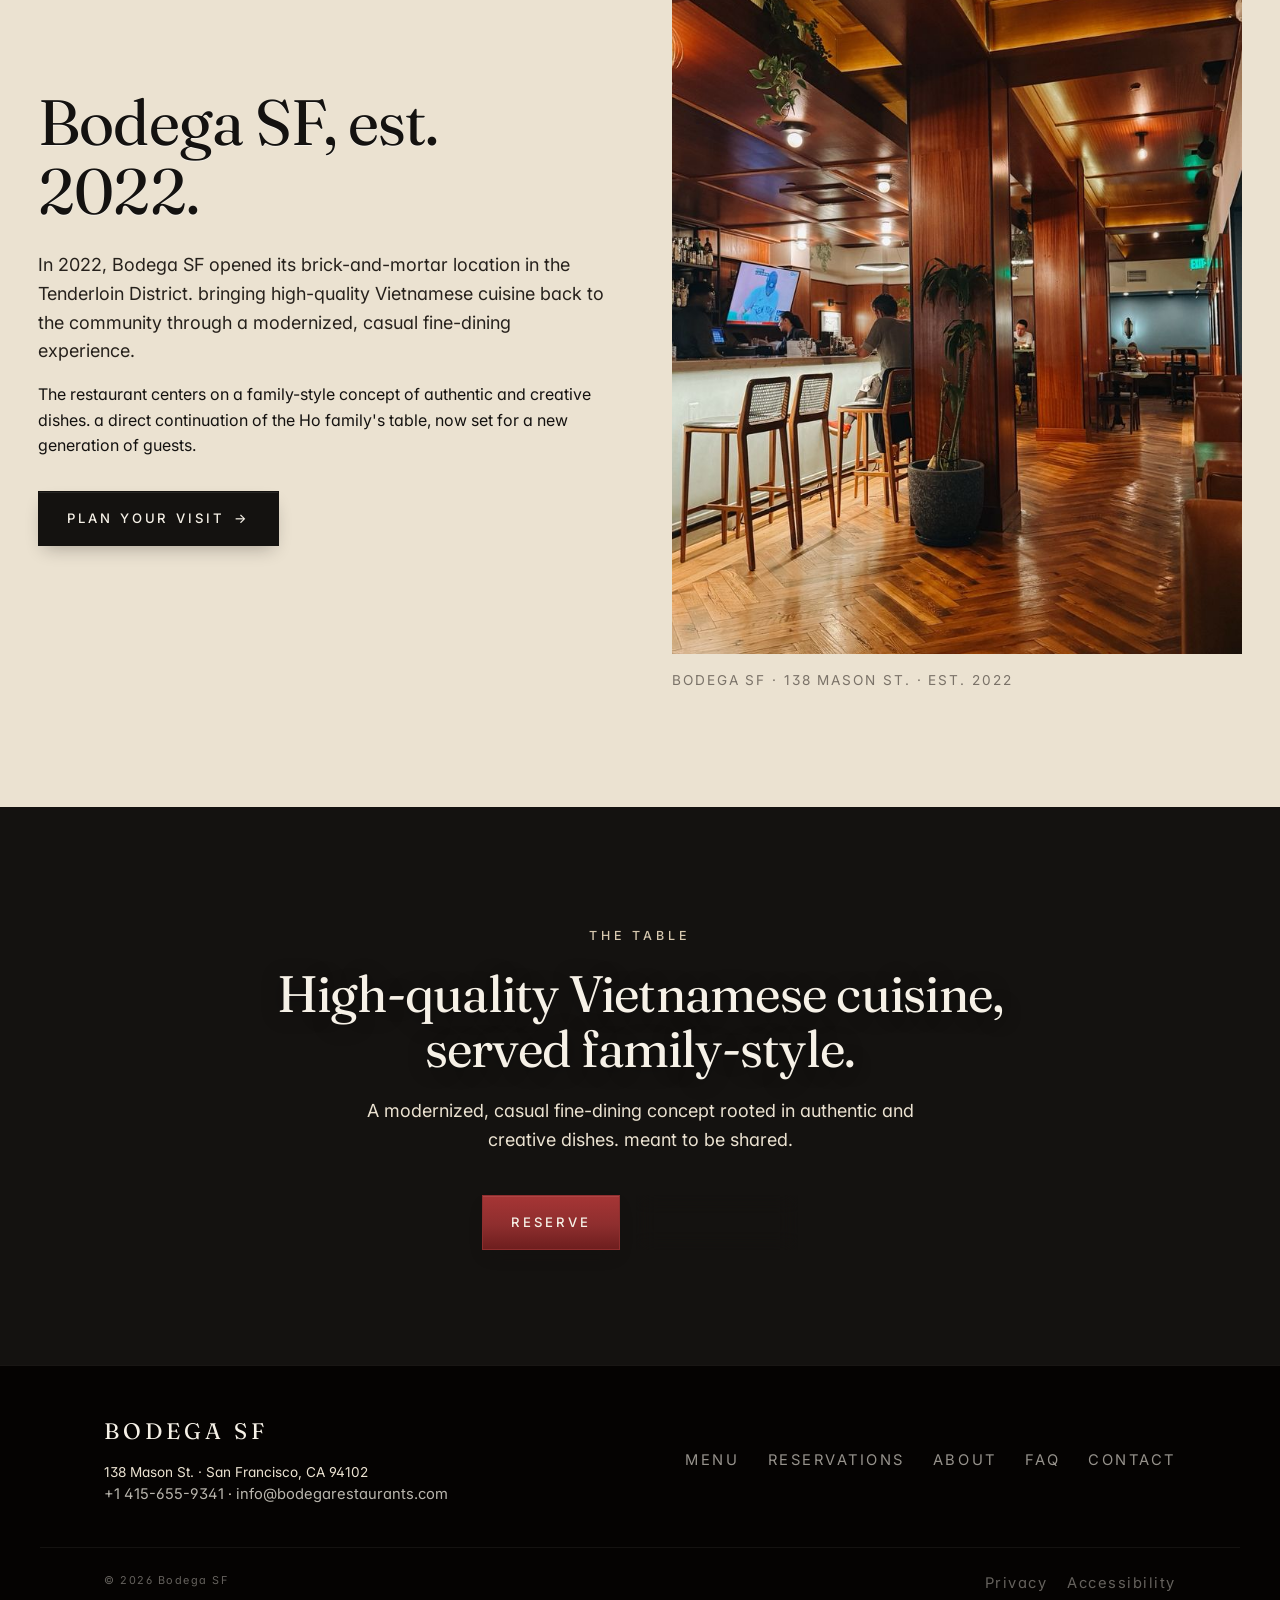
==== commit 4a6b0651: "Remove em-dashes from all inner pages (menu through contact) Swept all remaining em-dashes "—" acros" ====
--- a/about.html
+++ b/about.html
@@ -70,7 +70,7 @@
       <div class="reveal">
         <h2>Bodega Bistro, 2003 – 2017.</h2>
         <p class="lede">For fourteen years, Matthew Ho's family ran Bodega Bistro in San Francisco's Tenderloin District, serving traditional Northern Vietnamese cuisine to neighbors, regulars, and the city at large.</p>
-        <p>When the restaurant closed in 2017, the Ho family's cooking didn't stop. The brand continued through pop-up events and meal packages during the pandemic — keeping the family-style spirit of the kitchen alive while the next chapter took shape.</p>
+        <p>When the restaurant closed in 2017, the Ho family's cooking didn't stop. The brand continued through pop-up events and meal packages during the pandemic. keeping the family-style spirit of the kitchen alive while the next chapter took shape.</p>
       </div>
     </div>
   </section>
@@ -80,8 +80,8 @@
       <div class="split">
         <div class="reveal">
           <h2>Bodega SF, est. 2022.</h2>
-          <p class="lede">In 2022, Bodega SF opened its brick-and-mortar location in the Tenderloin District — bringing high-quality Vietnamese cuisine back to the community through a modernized, casual fine-dining experience.</p>
-          <p>The restaurant centers on a family-style concept of authentic and creative dishes — a direct continuation of the Ho family's table, now set for a new generation of guests.</p>
+          <p class="lede">In 2022, Bodega SF opened its brick-and-mortar location in the Tenderloin District. bringing high-quality Vietnamese cuisine back to the community through a modernized, casual fine-dining experience.</p>
+          <p>The restaurant centers on a family-style concept of authentic and creative dishes. a direct continuation of the Ho family's table, now set for a new generation of guests.</p>
           <a class="btn" href="reservations.html" style="margin-top: 1rem;">Plan Your Visit <span class="arrow">→</span></a>
         </div>
         <figure class="reveal" style="margin:0;">
@@ -97,7 +97,7 @@
       <div class="reveal" style="max-width: 820px; margin-inline: auto;">
         <span class="eyebrow" style="color: var(--sand);">The Table</span>
         <h2 style="color: var(--paper); font-size: clamp(2rem, 4vw, 3.5rem);">High-quality Vietnamese cuisine, served family-style.</h2>
-        <p class="lede" style="color: var(--cream); margin-inline: auto;">A modernized, casual fine-dining concept rooted in authentic and creative dishes — meant to be shared.</p>
+        <p class="lede" style="color: var(--cream); margin-inline: auto;">A modernized, casual fine-dining concept rooted in authentic and creative dishes. meant to be shared.</p>
         <div style="display:flex; gap: 1rem; justify-content: center; margin-top: 2.5rem; flex-wrap: wrap;">
           <a class="btn accent" href="https://www.opentable.com/r/bodega-sf-san-francisco" target="_blank" rel="noopener">Reserve</a>
           <a class="btn ghost light" href="menu.html">View Menu</a>
@@ -106,7 +106,7 @@
     </div>
   </section>
 
-  <!-- ===== Footer — minimal ===== -->
+  <!-- ===== Footer. minimal ===== -->
   <footer class="exp-footer">
     <div class="inner-min">
       <div class="f-left">
